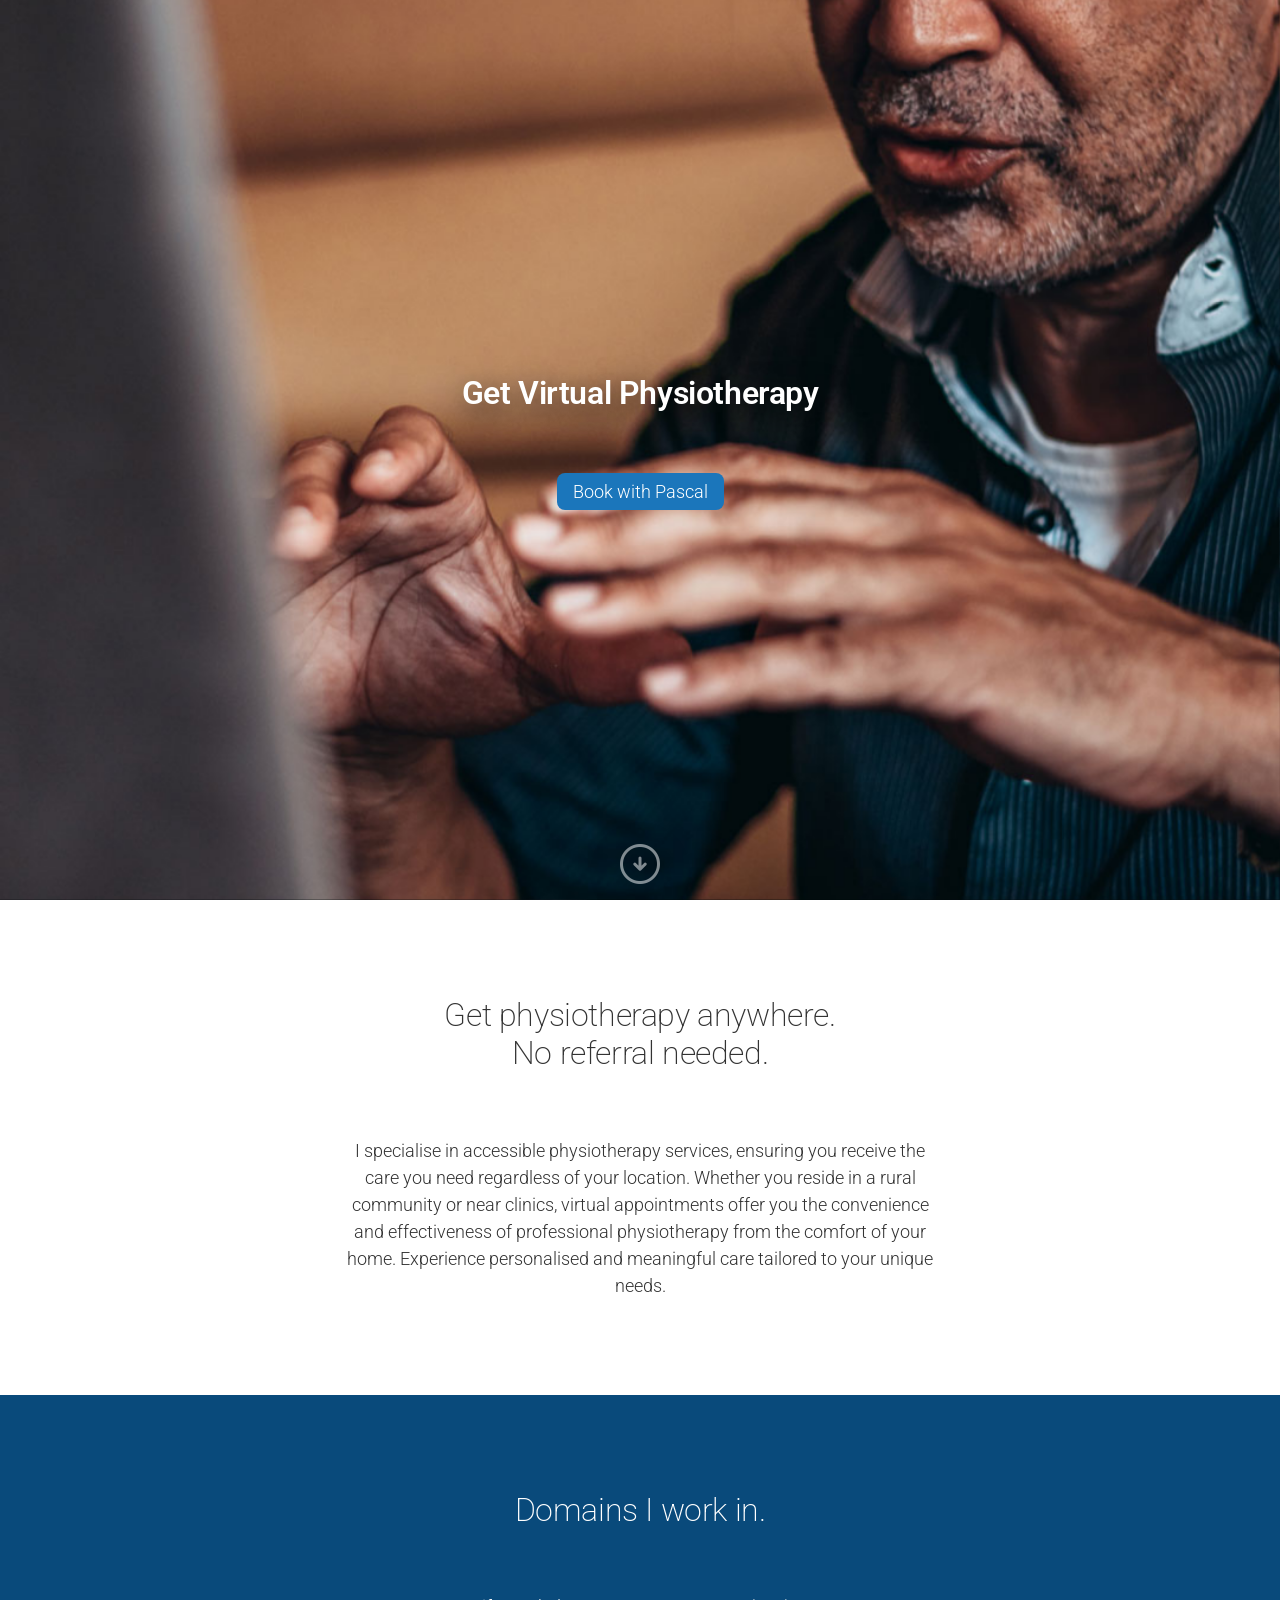
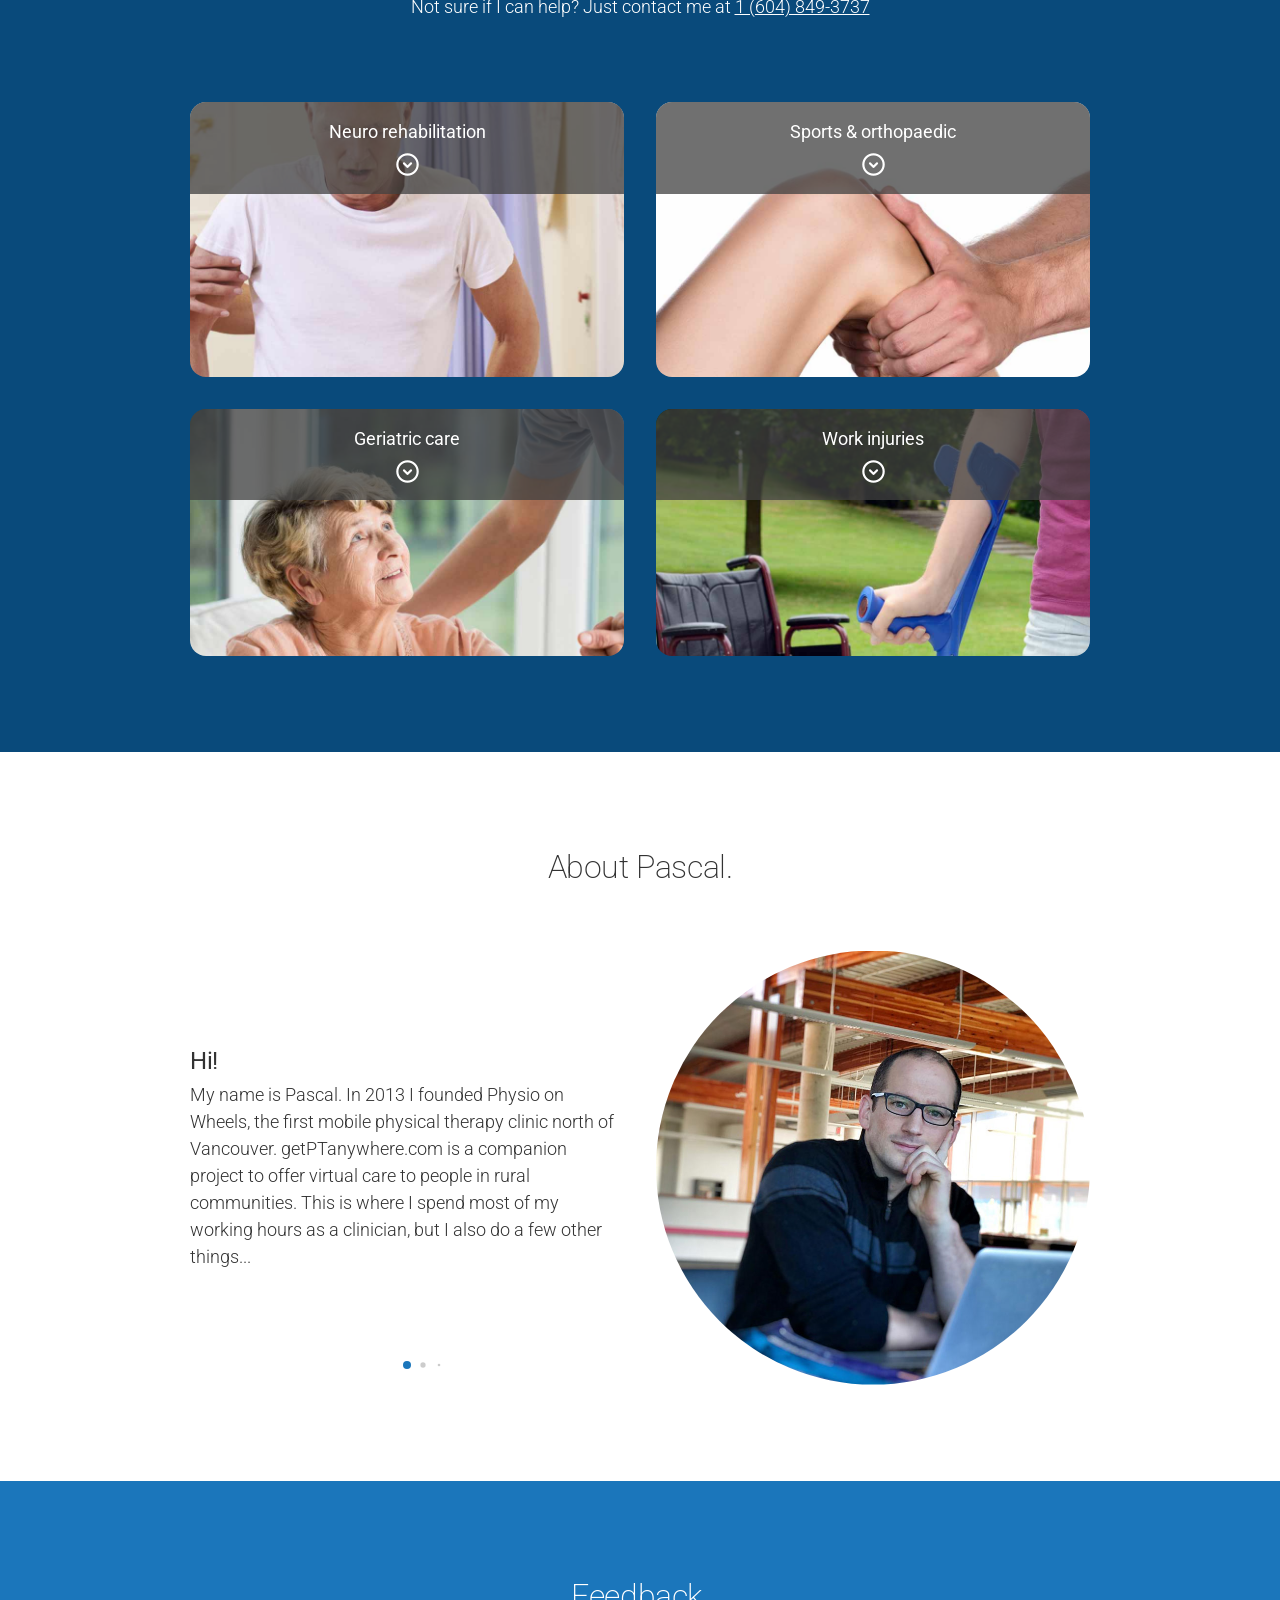
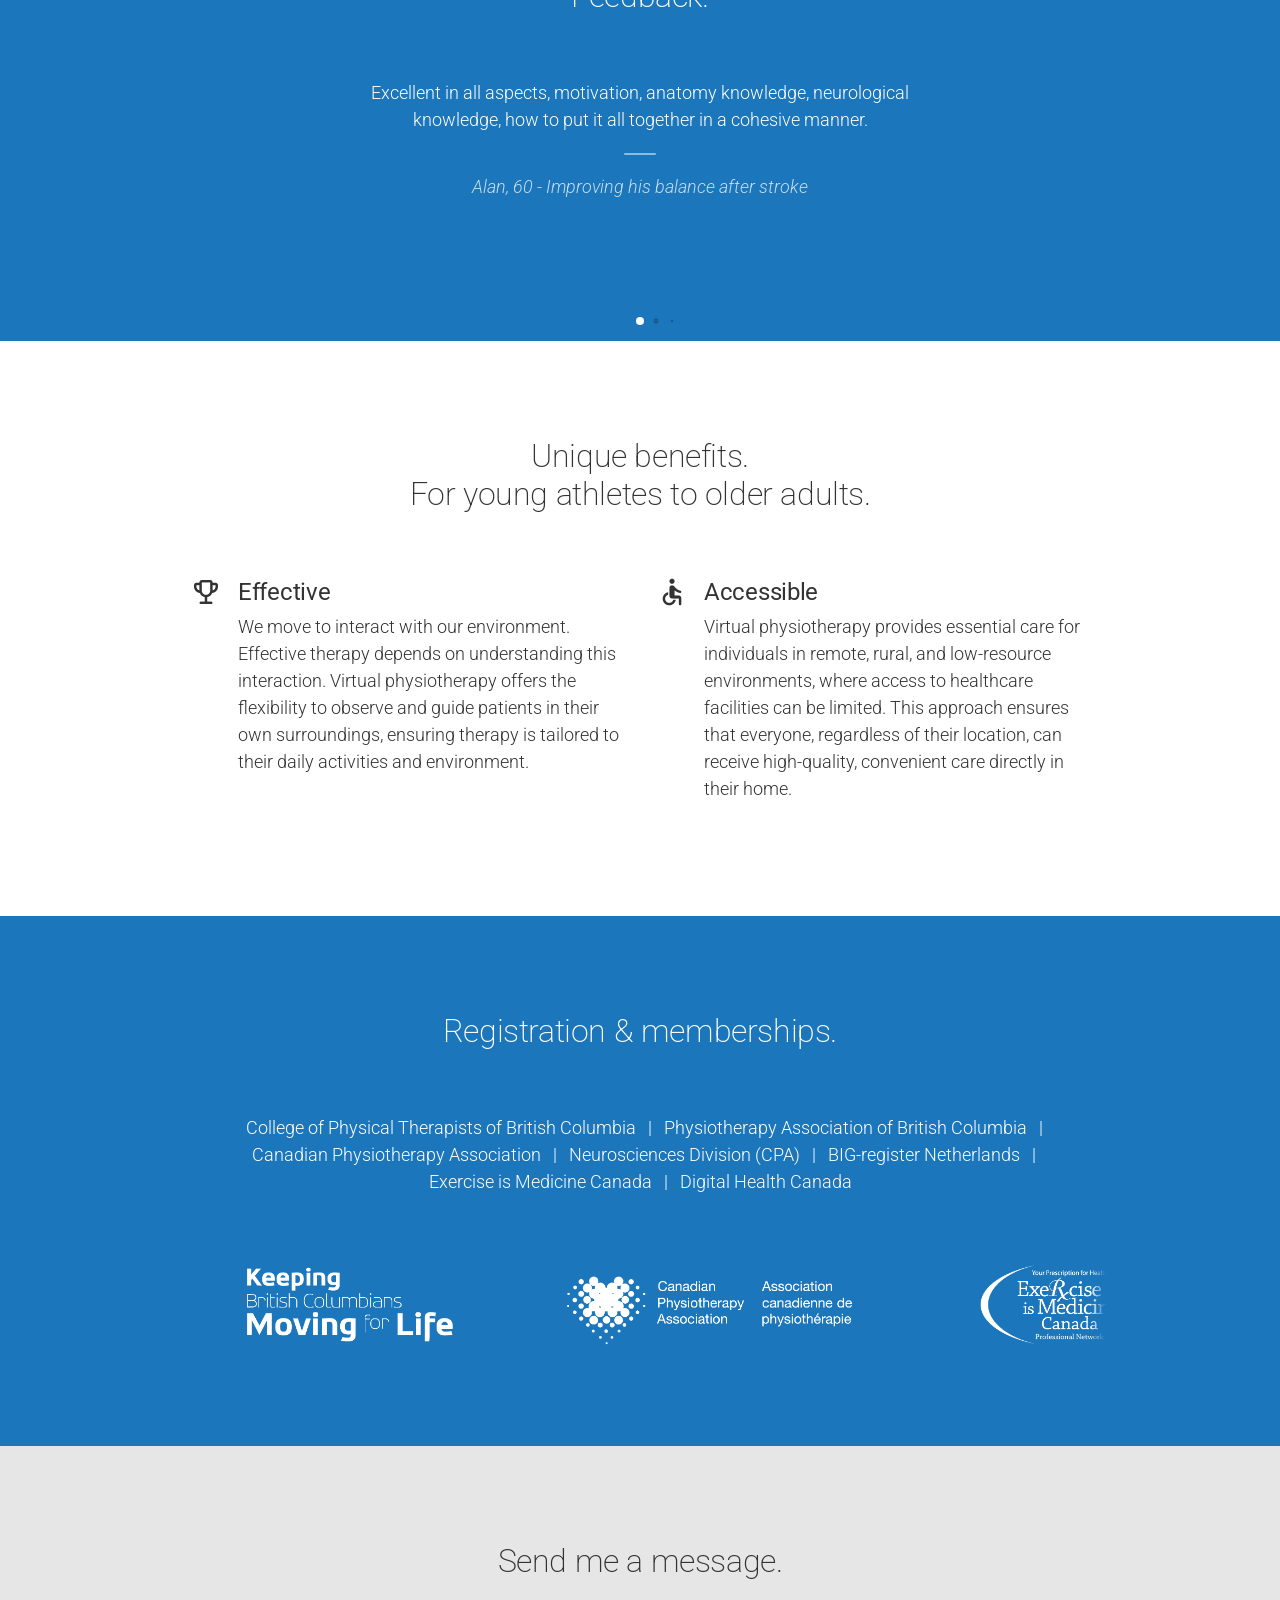
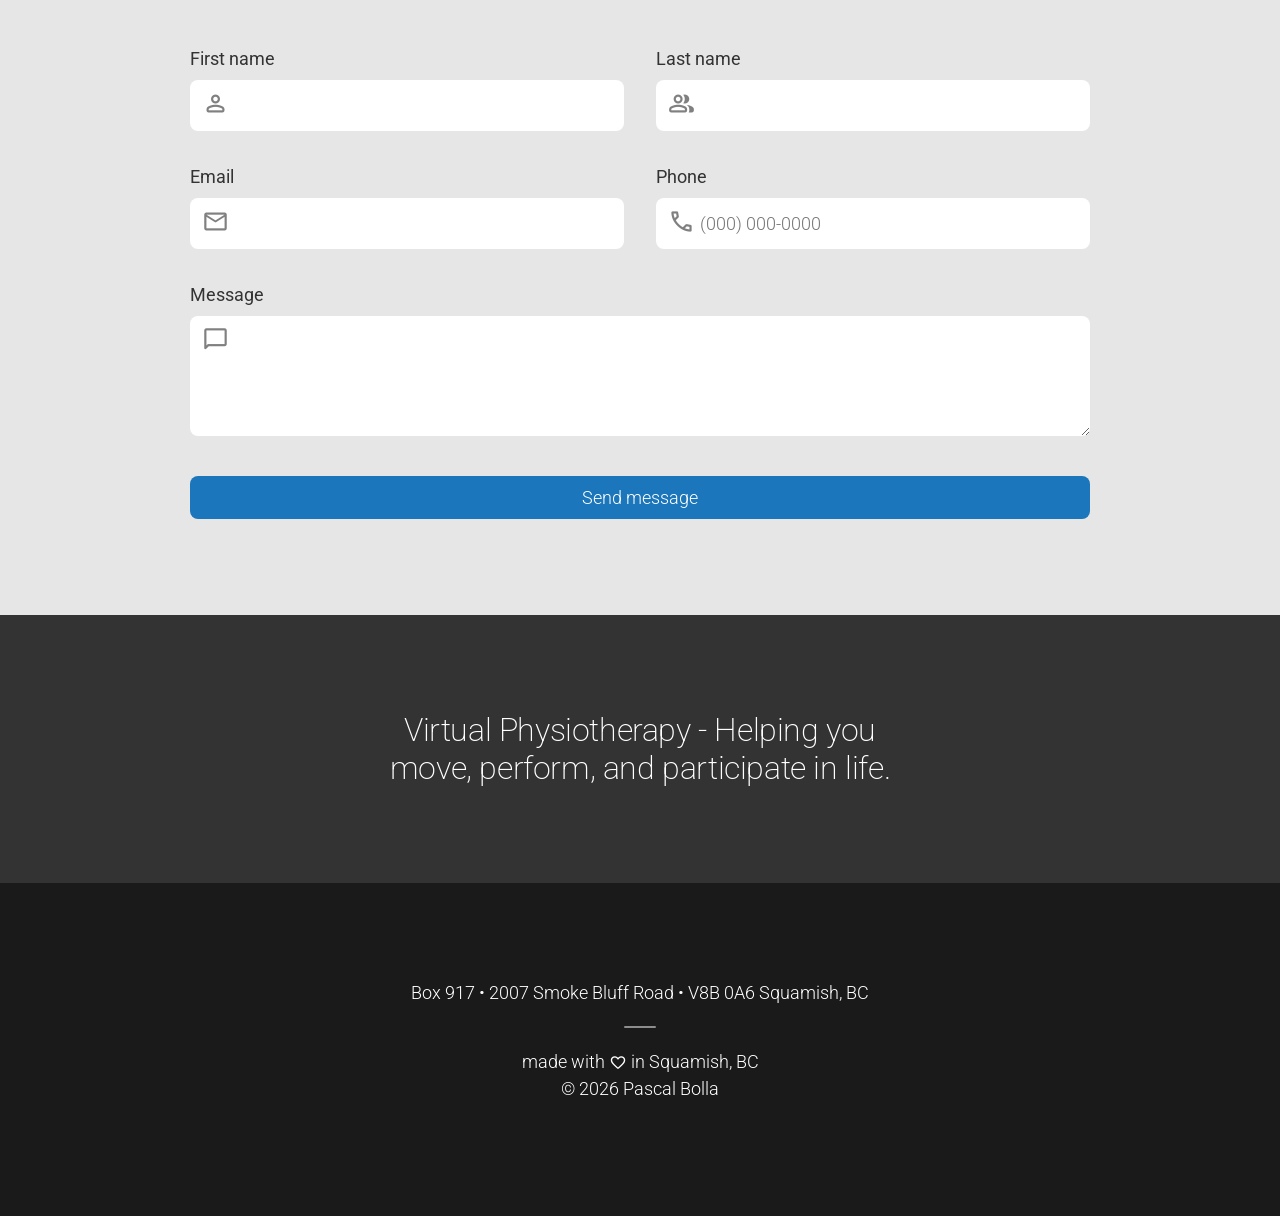
==== index.html @ b406c7f4 "added mobile banner" ====
<!DOCTYPE html>
<html lang="en">
  <head>
    <meta charset="UTF-8" />
    <meta
      name="viewport"
      content="viewport-fit=cover, width=device-width, initial-scale=1.0, minimum-scale=1.0, maximum-scale=1.0, user-scalable=no"
    />
    <!-- Google Material Symbols import -->
    <link rel="preconnect" href="https://fonts.gstatic.com" />
    <link
      rel="stylesheet"
      href="https://fonts.googleapis.com/css2?family=Material+Symbols+Rounded:opsz,wght,FILL,GRAD@24,300,1,0"
    />
    <!-- Link Swiper's CSS -->
    <link
      rel="stylesheet"
      href="https://cdn.jsdelivr.net/npm/swiper@11/swiper-bundle.min.css"
    />
    <!-- Google Material Symbols import - END -->
    <link rel="stylesheet" type="text/css" href="styles/main.css" />
    <!-- Title, description, and keywords -->
    <title>Get PT Anywhere - Virtual Physical Therapy</title>
    <meta name="description" content="Get expert physiotherapy anywhere." />
    <meta
      name="keywords"
      content="physiotherapy, virtual physiotherapy, telehealth physiotherapy, remote physiotherapy, rural physiotherapy, rehabilitation services, physiotherapist, physical therapy"
    />
    <meta name="author" content="Pascal Bolla" />
    <!--
      Favicons
      -->
    <meta name="theme-color" content="#ffffff" />
    <link rel="icon" type="image/svg+xml" href="img/icons/favicon.svg" />
    <link rel="icon" type="image/png" href="img/icons/favicon.png" />
    <link rel="mask-icon" href="img/icons/mask-icon.svg" color="#094a7b" />
    <link rel="apple-touch-icon" href="img/icons/apple-touch-icon.png" />
    <link rel="manifest" href="manifest.json" />
  </head>
  <body>
    <!-- Nav -->
    <nav class="content-grid content-grid--nav">
      <section class="full-width nav">
        <div class="section__grid section__grid--nav">
          <img src="img/logos/logo-pow-mark.png" alt="Get PT Anywhere" />
          <a
            class="button desktop"
            data-cal-link="pascalbolla"
            data-cal-namespace=""
            data-cal-config='{"layout":"month_view"}'
            >Book with Pascal</a
          >
          <a
            href="https://cal.com/pascalbolla"
            target="_blank"
            class="button mobile"
            >Book with Pascal</a
          >
        </div>
      </section>
    </nav>
    <!-- Header -->
    <header class="content-grid">
      <section class="full-width bg-primary fullscreen">
        <img
          class="section__grid--hero-background full-width desktop"
          src="img/banners/middle-age-person-telehealth-dark-scene.jpg"
          alt="Virtual Physiotherapy"
        />
        <img
          class="section__grid--hero-background full-width mobile"
          src="img/banners/middle-age--telehealth-dark-scene-mobile.jpg"
          alt="Virtual Physiotherapy"
        />
        <div class="section__grid section__grid--hero center-inline">
          <div class="heading">
            <h1 class="strong text-shadow--desktop">
              Get Virtual Physiotherapy
            </h1>
          </div>
          <div class="rotating-text">
            <h1 class="strong text-shadow--desktop">for mobility issues.</h1>
          </div>
          <div class="rotating-text">
            <h1 class="strong text-shadow--desktop">for chronic pain.</h1>
          </div>
          <div class="rotating-text">
            <h1 class="strong text-shadow--desktop">for acute concerns.</h1>
          </div>
          <div class="rotating-text">
            <h1 class="strong text-shadow--desktop">for a family member.</h1>
          </div>
          <div class="rotating-text margin-block-start">
            <a
              class="button desktop"
              data-cal-link="pascalbolla"
              data-cal-namespace=""
              data-cal-config='{"layout":"month_view"}'
              >Book with Pascal</a
            >
            <a
              href="https://cal.com/pascalbolla"
              target="_blank"
              class="button mobile"
              >Book with Pascal</a
            >
          </div>

          <a href="#main" class="desktop text-shadow--desktop"
            ><span class="material-symbols-rounded more">
              arrow_circle_down
            </span></a
          >
          <span
            class="material-symbols-rounded more mobile text-shadow--desktop"
          >
            swipe_up
          </span>
        </div>
      </section>
    </header>
    <!-- Main -->
    <main id="main" class="content-grid">
      <section class="full-width">
        <h1 class="center-inline section__margin-block-start">
          Get physiotherapy anywhere.<br />No referral needed.
        </h1>
        <p class="center-inline margin-block-start section__margin-block-end">
          I specialise in accessible physiotherapy services, ensuring you
          receive the care you need regardless of your location. Whether you
          reside in a rural community or near clinics, virtual appointments
          offer you the convenience and effectiveness of professional
          physiotherapy from the comfort of your home. Experience personalised
          and meaningful care tailored to your unique needs.
        </p>
      </section>

      <section class="full-width bg-primary">
        <h1 class="center-inline section__margin-block-start">
          Domains I work in.
        </h1>
        <p class="center-inline margin-block-start">
          Not sure if I can help? Just contact me at
          <a href="tel:16048493737" class="underline"
            >1&nbsp;(604)&nbsp;849-3737</a
          >
        </p>
        <div
          class="section__grid section__grid--full-width section__grid--2-cols section__grid--round margin-block-start section__margin-block-end"
        >
          <div class="center-inline toggle-group toggle-group--neuro">
            <h3><a>Neuro rehabilitation</a></h3>
            <span class="material-symbols-rounded"> expand_circle_down </span>
            <ul class="toggle-group--target">
              <li>Vestibular disorders</li>
              <li>Dizziness</li>
              <li>Parkinson's disease</li>
              <li>Multiple Sclerosis</li>
              <li>Stroke</li>
            </ul>
          </div>

          <div class="center-inline toggle-group toggle-group--orthopaedic">
            <h3><a>Sports &amp; orthopaedic</a></h3>
            <span class="material-symbols-rounded"> expand_circle_down </span>
            <ul class="toggle-group--target">
              <li>Osteoarthritis &amp; joint replacements</li>
              <li>Muscle &amp; joint injuries</li>
              <li>Chronic and persistent pain</li>
              <li>Low back pain</li>
            </ul>
          </div>

          <div class="center-inline toggle-group toggle-group--geriatric">
            <h3><a>Geriatric care</a></h3>
            <span class="material-symbols-rounded"> expand_circle_down </span>
            <ul class="toggle-group--target">
              <li>Balance dysfunctions &amp; dizziness</li>
              <li>General deconditioning</li>
              <li>Fall prevention</li>
              <li>Dementia</li>
            </ul>
          </div>

          <div class="center-inline toggle-group toggle-group--mva">
            <h3><a>Work injuries</a></h3>
            <span class="material-symbols-rounded"> expand_circle_down </span>
            <ul class="toggle-group--target">
              <li>In-home physiotherapy</li>
              <li>Transitional care</li>
              <li>Gym-based therapy</li>
              <li>Pool therapy</li>
            </ul>
          </div>
        </div>
      </section>

      <section class="full-width">
        <h1 class="center-inline section__margin-block-start">About Pascal.</h1>

        <div
          class="section__grid section__grid--2-cols margin-block-start section__margin-block-end"
        >
          <!-- Swiper -->
          <div class="swiper swiper--bio">
            <div class="swiper-wrapper margin-block-end">
              <div class="swiper-slide">
                <h2>Hi!</h2>
                <p>
                  My name is Pascal. In 2013 I founded Physio on Wheels, the
                  first mobile physical therapy clinic north of Vancouver.
                  getPTanywhere.com is a companion project to offer virtual care
                  to people in rural communities. This is where I spend most of
                  my working hours as a clinician, but I also do a few other
                  things...
                </p>
              </div>
              <div class="swiper-slide">
                <h2>Professional contributions</h2>
                <p>
                  I recently developed
                  <a
                    href="https://luxhealth.io"
                    target="_blank"
                    class="underline"
                    >luxhealth.io</a
                  >, a clinical documentation app, and I am the co-creator of
                  getPTsmart.com, an e-learning platform which allows students
                  and clinicians to improve their clinical reasoning. The
                  project was nominated for the Jaco den Dekker award in 2012...
                </p>
              </div>
              <div class="swiper-slide">
                <h2>Professional development</h2>
                <p>
                  I am an alumni of the European School of Physiotherapy,
                  Amsterdam, NL, where I was recognized for graduating with the
                  highest GPA in program history, and I hold a Master of Science
                  in Rehabilitation Science from McMaster University. I am an
                  active member of Digital Health Canada and enjoy bridging the
                  gap between healthcare and technology to optimise therapy
                  outcomes...
                </p>
              </div>
              <div class="swiper-slide">
                <h2>Personal life</h2>
                <p>
                  Raised in Germany, I spent most of my spare time as a Judo
                  athlete until my early 20s. I immigrated to Canada in 2005 and
                  have lived in Squamish, BC with my wife and two young boys for
                  the greater part of the past 10 years.
                </p>
                <p>
                  Most of my time away from work, I spend out and about with
                  family. I also try to make room for a bit of Gymnastic
                  Strength Training, Crossfit and even the occasional Judo
                  session.
                </p>
              </div>
              <div class="swiper-slide">
                <a
                  class="button text-shadow--desktop"
                  href="https://www.linkedin.com/in/pascalbolla/"
                  target="_blank"
                >
                  My Profile on LinkedIn
                </a>
              </div>
            </div>
            <div class="swiper-pagination"></div>
          </div>

          <img
            src="img/pascal-portrait-square.jpg"
            alt="Portrait"
            class="circle center-vertically"
          />
        </div>
      </section>

      <section class="full-width bg-secondary">
        <h1 class="center-inline section__margin-block-start">Feedback.</h1>
        <div
          class="swiper swiper--social swiper--social section__margin-block-end"
        >
          <div class="swiper-wrapper margin-block-start">
            <div class="swiper-slide">
              <p class="center-inline divider-end">
                Excellent in all aspects, motivation, anatomy knowledge,
                neurological knowledge, how to put it all together in a cohesive
                manner.<br />
              </p>
              <p class="center-inline signature">
                Alan, 60 - Improving his balance after stroke
              </p>
            </div>

            <div class="swiper-slide">
              <p class="center-inline divider-end">
                Pascal has an excellent professional manner, exudes a very
                positive personality, and takes care in providing physical
                therapy that addresses differing concerns at different times.
              </p>
              <p class="center-inline signature">
                John, 79 - Increasing his mobility decades after a stroke
              </p>
            </div>

            <div class="swiper-slide">
              <p class="center-inline divider-end">Caring and effective!</p>
              <p class="center-inline signature">
                Susan, 83 - Recovering her mobility after a fall
              </p>
            </div>

            <div class="swiper-slide">
              <p class="center-inline divider-end">He's great!</p>
              <p class="center-inline signature">
                Daughter of Beatrice, 93 - Working hard to prevent falls
              </p>
            </div>
          </div>
          <div class="swiper-pagination"></div>
        </div>
      </section>

      <section class="full-width">
        <h1 class="center-inline section__margin-block-start">
          Unique benefits.<br />For young athletes to older adults.
        </h1>

        <ul
          class="section__grid section__grid--2-cols margin-block-start section__margin-block-end icon-list"
        >
          <li>
            <span class="material-symbols-rounded bullet bullet--heading">
              trophy
            </span>
            <h2>Effective</h2>
            <p>
              We move to interact with our environment. Effective therapy
              depends on understanding this interaction. Virtual physiotherapy
              offers the flexibility to observe and guide patients in their own
              surroundings, ensuring therapy is tailored to their daily
              activities and environment.
            </p>
          </li>
          <li>
            <span class="material-symbols-rounded bullet bullet--heading">
              accessible
            </span>
            <h2>Accessible</h2>
            <p>
              Virtual physiotherapy provides essential care for individuals in
              remote, rural, and low-resource environments, where access to
              healthcare facilities can be limited. This approach ensures that
              everyone, regardless of their location, can receive high-quality,
              convenient care directly in their home.
            </p>
          </li>
        </ul>
      </section>

      <section class="full-width bg-secondary">
        <h1 class="center-inline section__margin-block-start">
          Registration &amp; memberships.
        </h1>
        <ul class="center-inline margin-block-start inline-list">
          <li>
            <a href="http://cptbc.org/" target="_blank"
              >College of Physical Therapists of British Columbia</a
            >
          </li>
          <li>
            <a href="http://www.bcphysio.org/" target="_blank"
              >Physiotherapy Association of British Columbia</a
            >
          </li>
          <li>
            <a href="http://www.physiotherapy.ca" target="_blank"
              >Canadian Physiotherapy Association</a
            >
          </li>
          <li>
            <a href="http://nsdphysio.ca/" target="_blank"
              >Neurosciences Division (CPA)</a
            >
          </li>
          <li>
            <a href="https://www.bigregister.nl/en/" target="_blank"
              >BIG-register Netherlands</a
            >
          </li>
          <li>
            <a href="http://www.exerciseismedicine.ca/" target="_blank"
              >Exercise is Medicine Canada</a
            >
          </li>
          <li>
            <a href="https://digitalhealthcanada.com/" target="_blank"
              >Digital Health Canada</a
            >
          </li>
        </ul>
        <div class="margin-block-start section__margin-block-end">
          <div class="swiper swiper--memberships make-white">
            <div class="swiper-wrapper">
              <img
                class="swiper-slide"
                src="img/logos/logo-cptbc.png"
                alt="CPTBC"
              />
              <img
                class="swiper-slide"
                src="img/logos/logo-pabc.png"
                alt="PABC"
              />
              <img
                class="swiper-slide"
                src="img/logos/logo-cpa.png"
                alt="CPA"
              />
              <img
                class="swiper-slide"
                src="img/logos/logo-eim.png"
                alt="EIM"
              />
              <img
                class="swiper-slide"
                src="img/logos/logo-dhc.svg"
                alt="DHC"
              />
            </div>
          </div>
        </div>
      </section>

      <section class="full-width bg-light" id="contact-form">
        <h1 class="center-inline section__margin-block-start">
          Send me a message.
        </h1>

        <form
          action="https://formspree.io/f/mnqedpgd"
          method="POST"
          class="contact-form section__grid section__grid--2-cols margin-block-start section__margin-block-end"
        >
          <div class="form-group">
            <label for="firstname">First name</label>
            <input id="firstname" name="firstname" type="text" required />
            <span class="material-symbols-rounded"> person </span>
          </div>
          <div class="form-group">
            <label for="lastname">Last name</label>
            <input id="lastname" name="lastname" type="text" required />
            <span class="material-symbols-rounded"> group </span>
          </div>
          <div class="form-group">
            <label for="email">Email</label>
            <input id="email" name="email" type="email" required />
            <span class="material-symbols-rounded"> mail </span>
          </div>
          <div class="form-group">
            <label for="phone">Phone</label>
            <input
              id="phone"
              name="phone"
              type="tel"
              placeholder="(000) 000-0000"
              required
            />
            <span class="material-symbols-rounded"> call </span>
          </div>
          <div class="form-group form-group--full-width">
            <label for="message">Message</label>
            <textarea id="message" name="message" required></textarea>
            <span class="material-symbols-rounded"> chat_bubble </span>
          </div>
          <div class="form-group form-group--full-width">
            <button id="submit" type="submit">Send message</button>
          </div>
        </form>
      </section>
    </main>
    <!-- Footer -->
    <footer class="content-grid">
      <section class="full-width bg-medium-dark">
        <h1
          class="center-vertically center-inline section__margin-block-start section__margin-block-end"
        >
          Virtual Physiotherapy - Helping you move, perform, and participate in
          life.
        </h1>
      </section>
      <section class="full-width bg-dark">
        <div
          class="center-inline center-vertically section__margin-block-start section__margin-block-end"
        >
          <p class="divider-end">
            Box 917 &bullet; 2007 Smoke Bluff Road &bullet;
            V8B&nbsp;0A6&nbsp;Squamish, BC
          </p>
          <p>
            made with
            <span class="material-symbols-rounded"> favorite </span> in
            Squamish, BC<br />&copy;
            <script>
              document.write(new Date().getFullYear());
            </script>
            Pascal Bolla
          </p>
        </div>
      </section>
    </footer>
    <!-- Script import - Start -->
    <script src="scripts/main.js" defer></script>
    <!-- Script import - End -->

    <!-- Cal.com - Start -->
    <!-- Cal element-click embed code begins -->
    <script type="text/javascript">
      (function (C, A, L) {
        let p = function (a, ar) {
          a.q.push(ar);
        };
        let d = C.document;
        C.Cal =
          C.Cal ||
          function () {
            let cal = C.Cal;
            let ar = arguments;
            if (!cal.loaded) {
              cal.ns = {};
              cal.q = cal.q || [];
              d.head.appendChild(d.createElement("script")).src = A;
              cal.loaded = true;
            }
            if (ar[0] === L) {
              const api = function () {
                p(api, arguments);
              };
              const namespace = ar[1];
              api.q = api.q || [];
              if (typeof namespace === "string") {
                cal.ns[namespace] = cal.ns[namespace] || api;
                p(cal.ns[namespace], ar);
                p(cal, ["initNamespace", namespace]);
              } else p(cal, ar);
              return;
            }
            p(cal, ar);
          };
      })(window, "https://app.cal.com/embed/embed.js", "init");
      Cal("init", { origin: "https://cal.com" });

      // Important: Please add the following attributes to the element that should trigger the calendar to open upon clicking.
      // `data-cal-link="pascalbolla/55-min-virtual"`
      // data-cal-namespace=""
      // `data-cal-config='{"layout":"month_view"}'`

      Cal("ui", {
        theme: "light",
        styles: { branding: { brandColor: "#094a7b" } },
        hideEventTypeDetails: false,
        layout: "month_view",
      });
    </script>
    <!-- Cal element-click embed code ends -->
    <!-- Cal.com - End -->

    <!-- Swiper JS - Start -->
    <script src="https://cdn.jsdelivr.net/npm/swiper@11/swiper-bundle.min.js"></script>

    <!-- Initialize Swiper -->
    <script>
      var swiperBio = new Swiper(".swiper--bio", {
        spaceBetween: 40,
        pagination: {
          el: ".swiper-pagination",
          dynamicBullets: true,
        },
      });
      var swiperSocial = new Swiper(".swiper--social", {
        spaceBetween: 40,
        pagination: {
          el: ".swiper-pagination",
          dynamicBullets: true,
        },
      });
      var swiperSocial = new Swiper(".swiper--memberships", {
        spaceBetween: 40,
        slidesPerView: "auto",
        loop: true,
        speed: 8000,
        freeMode: {
          enabled: true,
          sticky: false,
        },
        autoplay: {
          delay: -1,
          pauseOnMouseEnter: true,
          disableOnInteraction: true,
        },
      });
    </script>

    <!-- Swiper JS - End -->
  </body>
</html>
---- styles/main.css ----
/* 
CSS guidelines

BEM (Block, Element, Modifier) naming convention is utilised loosely

Style order
- IMPORTS
- VARIABLES
- RESETS
- GENERICS HELPER CLASSES
- CONTENT GRID
- NAV
- SECTIONS
- CUSTOM CONTENT BLOCKS
- THIRD PARTY STYLES
*/

/* IMPORTS */
@import url("https://fonts.googleapis.com/css2?family=Roboto:ital,wght@0,100;0,300;0,400;0,500;0,700;0,900;1,100;1,300;1,400;1,500;1,700;1,900&display=swap");

/* VARIABLES */
:root {
  --color-background: white;
  --color-text: hsl(0, 0%, 20%);

  --color-light: hsl(0, 0%, 90%);
  --color-dark: hsl(0, 0%, 10%);
  --color-medium-dark: hsl(0, 0%, 20%);

  --color-overlay: hsla(0, 0%, 25%, 0.75);

  --color-primary: hsl(206, 86%, 26%);
  --color-primary-opague: hsla(206, 86%, 26%, 0.8);
  --color-secondary: hsl(206, 75%, 42%);

  /* Font sizes */
  --fs-regular: 1.125rem;
  --fs-medium: 1.5rem;
  --fs-large: 2rem;
  --fs-extra-large: 3rem;

  /* Invert filter */
  --invert-filter: 0;

  /* Padding */
  --content-padding-inline: 2rem;

  /* Swiper */
  --swiper-theme-color: var(--color-secondary);
  --swiper-pagination-bottom: 1rem;
}

/* RESETS */
html {
  color-scheme: light dark;
  scroll-behavior: smooth;
}

body {
  min-height: 100vh;
  padding: 0;
  margin: 0;
  font-family: "Roboto", sans-serif, system-ui;
  font-weight: 300;
  font-size: var(--fs-regular);
  line-height: 1.5;
  box-sizing: border-box;
  background-color: var(--color-background);
}

h1,
h2 {
  line-height: 1.2;
  letter-spacing: -0.0125em;
  max-width: 30ch;
  margin-block: 0;
}

h1 {
  font-size: var(--fs-large);
  font-weight: 200;
}

h2 {
  font-weight: 400;
  font-size: var(--fs-medium);
  margin-block-start: 0;
  margin-block-end: 0.25em;
}

h3 {
  font-weight: 400;
  font-size: var(--fs-regular);
}

p {
  font-weight: inherit;
  line-height: inherit;
  margin-block-start: 0;
  max-width: 60ch;
}

ul {
  list-style-type: none; /* Remove default bullets */
  padding: 0;
  margin: 0;
}

a,
a:hover,
a:focus,
a:visited,
a:active,
a.underline:hover {
  color: inherit;
  text-decoration: none;
  -webkit-tap-highlight-color: rgba(255, 255, 255, 0);
  text-decoration: none;
}

a.underline,
a.underline:visited {
  text-decoration: underline;
}

label {
  font-weight: 400;
}

input,
textarea {
  border: none;
  border-radius: 0.5rem;
  padding: 0.75rem;
  color: var(--color-text);
  background-color: var(--color-background);
  font: inherit;
}

input:focus,
textarea:focus {
  outline-color: var(--color-primary);
}

textarea {
  resize: vertical;
  min-height: 6rem;
}

button {
  background-color: var(--color-secondary);
  border: none;
  border-radius: 0.5rem;
  padding: 0.5rem 1rem;
  color: var(--color-background);
  font: inherit;
  cursor: pointer;
}

img,
svg,
video {
  max-width: 100%;
  display: block;
  object-fit: contain;
}

/* GENERICS HELPER CLASSES */
.grid {
  display: grid;
}

.center-inline {
  justify-self: center;
  text-align: center;
  margin-inline: auto;
}

.center-vertically {
  align-self: center;
}

a.button,
a.button:hover,
a.button:focus,
a.button:visited,
a.button:active {
  text-decoration: none;
  text-align: center;
  background-color: var(--color-secondary);
  border: none;
  border-radius: 0.5rem;
  padding: 0.5rem 1rem;
  color: var(--color-background);
  font: inherit;
  cursor: pointer;
  text-shadow: none;
}

a.button.icon {
  border-radius: 0.5rem;
  padding: 0.25rem 1rem;
  color: var(--color-background);
}

.strong {
  font-weight: 600;
}

.text-shadow {
  text-shadow: 0px 0.5rem 2rem rgba(0, 0, 0, 1);
}

.circle {
  clip-path: circle(at center);
}

/* Margin helpers */
.margin-block-start {
  margin-block-start: 4rem;
}

.margin-block-end {
  margin-block-end: 4rem;
}

.section__margin-block-start {
  margin-block-start: 6rem;
}

.section__margin-block-end {
  margin-block-end: 6rem;
}

.divider-end::after {
  content: "";
  margin-inline: auto;
  margin-block-start: 1.25rem;
  display: block;
  width: 2rem;
  height: 0.125rem;
  background-color: var(--section-color-text);
  opacity: 0.5;
  border-radius: 1rem;
}

.signature {
  opacity: 0.75;
  font-style: italic;
}

.invert-in-dark-mode {
  filter: invert(var(--invert-filter));
}

img.make-white,
.make-white img {
  filter: brightness(0) invert(1);
}

/* Snap scroll on mobile */
html,
body {
  scroll-snap-type: y mandatory;
}

.snap-to-top {
  scroll-snap-align: start;
}

.snap-to-center {
  scroll-snap-align: center;
}

@media (min-width: 480px) {
  html,
  body {
    scroll-snap-type: unset;
  }

  .text-shadow--desktop {
    text-shadow: 0px 0.5rem 2rem rgba(0, 0, 0, 1);
  }
}

/* Colors */
.highlight {
  color: var(--color-primary);
}

/* Google Material icons */
.material-symbols-rounded {
  font-size: calc(1em * 1.5);
  line-height: inherit;
}

p .material-symbols-rounded {
  position: relative;
  font-size: inherit;
  top: 0.2rem;
}

/* Styles for mobile devices */
@media only screen and (max-width: 480px) {
  .mobile {
    display: default;
  }
  .desktop {
    display: none;
  }
}
/* Styles for desktop devices */
@media only screen and (min-width: 480px) {
  .mobile {
    display: none;
  }
  .desktop {
    display: default;
  }
}

/* CONTENT GRID */
.content-grid {
  --content-max-width: 900px;
  overflow-x: clip; /* required to prevent overflow of .section__grid--hero-background */
  position: relative; /* required to prevent overflow of .section__grid--hero-background */
  display: grid;
  grid-template-columns:
    [full-width-start]
    minmax(var(--content-padding-inline), 1fr)
    [content-start]
    min(100% - (var(--content-padding-inline) * 2), var(--content-max-width))
    [content-end]
    minmax(var(--content-padding-inline), 1fr)
    [full-width-end];
}

.content-grid > :not(.full-width),
.full-width > :not(.full-width) {
  grid-column: content;
}

.content-grid > .full-width {
  grid-column: full-width;
  display: grid;
  grid-template-columns: inherit;
}

.content-grid--nav {
  --height: 4rem;
  position: sticky;
  top: 0;
  left: 0;
  width: 100%;
  z-index: 100;
  height: var(--height);
  margin-block-end: calc(var(--height) / -1);
}

/* NAV */
nav img {
  height: 2rem; /* Ensures the image takes the full height of the cell */
}

/* SECTIONS */
section {
  --section-background-color: var(--color-background);
  --section-color-text: var(--color-text);
  color: var(--section-color-text);
  background: var(--section-background-color);
  min-height: 100svh;
}

section.full-width {
  background: var(--section-background-color);
}

section.bg-primary {
  --section-background-color: var(--color-primary);
  --section-color-text: var(--color-background);
}

section.bg-secondary {
  --section-background-color: var(--color-secondary);
  --section-color-text: var(--color-background);
  --swiper-theme-color: var(--color-background);
}

section.bg-light {
  --section-background-color: var(--color-light);
  --section-color-text: var(--color-text);
}

section.bg-medium-dark {
  --section-background-color: var(--color-medium-dark);
  --section-color-text: var(--color-background);
}

section.bg-dark {
  --section-background-color: var(--color-dark);
  --section-color-text: var(--color-background);
}

section.fullscreen {
  min-height: 100dvh;
}

section.nav {
  background-color: var(--color-primary-opague);
  min-height: auto;
}

@media (min-width: 480px) {
  section {
    min-height: auto;
  }

  section:not(.fullscreen) {
    min-height: auto;
  }
}

/* Section grids */
.section__grid {
  display: grid;
  gap: 2rem;
}

.section__grid--2-cols {
  grid-auto-rows: max-content;
}

.section__grid--full-width {
  grid-column: full-width;
}

.section__grid--round > * {
  overflow: hidden;
  border-radius: 1rem;
}

.section__grid--nav {
  grid-template-columns: 1fr auto 1fr;
  align-items: center;
}

.section__grid--hero {
  position: relative;
  gap: 0;
  grid-template-columns: 1fr;
  grid-template-rows: 1fr 1fr auto auto;
  grid-template-areas:
    "heading"
    "rotating-text"
    "p"
    "span";
}

.section__grid--hero * {
  -webkit-user-select: none; /* Safari */
  -ms-user-select: none; /* IE 10 and IE 11 */
  user-select: none; /* Standard syntax */
}

.section__grid--hero .heading {
  grid-area: heading;
  align-self: end;
  margin-block-end: 0.1rem;
}

.section__grid--hero .rotating-text {
  grid-area: rotating-text;
  margin-block-end: 0;
}

.section__grid--hero span.more {
  grid-area: span;
  font-size: var(--fs-extra-large);
  align-self: end;
  opacity: 50%;
}

@media (min-width: 480px) {
  .section__grid--2-cols {
    grid-template-columns: repeat(2, 1fr);
  }

  .section__grid--3-cols {
    grid-template-columns: repeat(3, 1fr);
  }

  .section__grid--4-cols {
    grid-template-columns: repeat(4, 1fr);
  }
}

/* CUSTOM CONTENT BLOCKS */

/* Nav - Animation */
nav {
  -webkit-backdrop-filter: blur(0.125rem);
  backdrop-filter: blur(0.125rem);
  opacity: 0;
  animation: fade-in linear forwards;
  animation-timeline: scroll();
  animation-range: 0vh 90vh;
}

@keyframes fade-in {
  to {
    opacity: 1;
  }
}

/* Hero section - Background images */

/* Styles for mobile devices */
@media only screen and (max-width: 480px) {
  .section__grid--hero-background.mobile {
    display: block;
  }
}
/* Styles for desktop devices */
@media only screen and (min-width: 480px) {
  .section__grid--hero-background.desktop {
    display: block;
  }
}

.section__grid--hero-background {
  display: block;
  grid-column: full-width;
  grid-row: 1 / -1;
  position: absolute;
  height: 100%;
  width: 100%;
  object-fit: cover;
  top: 0;
  left: 0;
  opacity: 0;
  animation-name: fade;
  animation-duration: 2s;
  animation-delay: 6s;
  animation-fill-mode: forwards;
}

@keyframes fade {
  0% {
    opacity: 0;
  }
  100% {
    opacity: 1;
  }
}

/* Hero section - Rotating text */
.rotating-text {
  opacity: 0;
}
.rotating-text:nth-of-type(2) {
  animation: rotate-text-up 1.5s 0.75s;
}

.rotating-text:nth-of-type(3) {
  animation: rotate-text-up 1.5s 2s;
}

.rotating-text:nth-of-type(4) {
  animation: rotate-text-up 1.5s 3.25s;
}

.rotating-text:nth-of-type(5) {
  animation: rotate-text-up 1.5s 4.5s;
}

.rotating-text:nth-of-type(6) {
  animation: fade-text-in 1.5s 5.75s forwards;
}

@keyframes rotate-text-up {
  0% {
    transform: translate3d(0, 80px, 0);
    opacity: 0;
  }

  20%,
  80% {
    transform: translate3d(0, 0, 0);
    opacity: 1;
  }

  100% {
    transform: translate3d(0, -40px, 0);
    opacity: 0;
  }
}

@keyframes fade-text-in {
  0% {
    opacity: 0;
    transform: translate3d(0, 80px, 0);
  }

  50%,
  100% {
    opacity: 1;
    transform: translate3d(0, 0, 0);
  }
}

/* Form group */
.form-group {
  display: grid;
  grid-template-rows: 1fr 1fr;
  grid-template-rows: min-content auto;
  grid-template-areas:
    "label"
    "input";
  gap: 0.5rem;
}

.form-group:focus-within span {
  color: var(--color-primary);
}

.form-group label {
  grid-area: label;
}

.form-group input,
.form-group textarea,
.form-group button,
.form-group span {
  grid-area: input;
}

.form-group input,
.form-group textarea {
  padding-inline-start: 2.75rem;
}

.form-group span {
  margin-block-start: 0.3rem;
  margin-inline-start: 0.75rem;
  width: fit-content;
  pointer-events: none;
  color: grey;
}

.form-group--full-width {
  grid-column: 1/-1;
}

/* Icon list */
ul.icon-list {
  --bullet-size: 2rem;
  list-style-type: none; /* Remove default bullets */
}

ul.icon-list > li {
  position: relative; /* Allows positioning of the span */
  padding-left: calc(var(--bullet-size) * 1.5);
}

ul.icon-list li span.bullet {
  position: absolute;
  left: 0;
  font-size: var(--bullet-size);
  line-height: 1;
}

ul.icon-list li span.bullet--heading {
  top: -0.125rem;
}

/* Inline list */
.inline-list {
  list-style: none; /* Remove default bullet points */
}

.inline-list li {
  display: inline-block;
  margin-inline: 0.5rem;
}

.inline-list li::after {
  content: "\007C"; /* Hide the bullet of the first list item */
  position: relative;
  left: 0.5rem;
}

.inline-list li:last-child::after {
  content: ""; /* Hide the bullet of the first list item */
}

/* Toggle group */
.toggle-group {
  background-size: cover;
  display: grid;
  grid-template-rows: auto auto 1fr;
  width: 100%;
  cursor: default;
}

.toggle-group--neuro {
  background-image: url(../img/neuro.jpg);
}

.toggle-group--orthopaedic {
  background-image: url(../img/orthopaedic.jpg);
}

.toggle-group--geriatric {
  background-image: url(../img/geriatric.jpg);
}

.toggle-group--mva {
  background-image: url(../img/mva.jpg);
}

.toggle-group ul {
  display: block;
  margin-block: 0;
  padding-block-start: 1rem;
  padding-block-end: 2rem;
  list-style: none;
  padding-inline: 0;
  transition: all 0.5s ease;
}

.toggle-group h3,
.toggle-group span {
  background-color: var(--color-overlay);
  margin-block: 0;
  padding-block-start: 1rem;
}

.toggle-group span {
  padding: 0;
  padding-block-end: 0.5rem;
}

.toggle-group--target {
  opacity: 0;
  margin-block: 0;
  padding-block-end: 1rem;
  background-color: var(--color-overlay);
}

.toggle-group:hover .toggle-group--target,
.toggle-group:active .toggle-group--target,
.toggle-group:focus-within .toggle-group--target {
  opacity: 1;
}

/* THIRD PARTY STYLES */
/* Swiper */
.swiper {
  width: 100%;
  height: 100%;
}

.swiper--bio,
.swiper--social,
.swiper--memberships {
  --mask-width: var(--content-padding-inline);
  margin-inline: calc(var(--mask-width) / -1);
  padding-inline: var(--mask-width);
  -webkit-mask: linear-gradient(
    90deg,
    transparent calc(var(--mask-width) / 2),
    white var(--mask-width),
    white calc(100% - var(--mask-width)),
    transparent calc(100% - var(--mask-width) / 2)
  );
  mask: linear-gradient(
    90deg,
    transparent calc(var(--mask-width) / 2),
    white var(--mask-width),
    white calc(100% - var(--mask-width)),
    transparent calc(100% - var(--mask-width) / 2)
  );
}

.swiper--memberships .swiper-wrapper {
  transition-timing-function: linear;
}

.swiper--memberships .swiper-slide {
  width: 50vw;
}

@media (min-width: 480px) {
  .swiper--memberships .swiper-slide {
    width: 25vw;
  }
}

.swiper--bio .swiper-slide {
  display: grid;
  align-content: center;
}
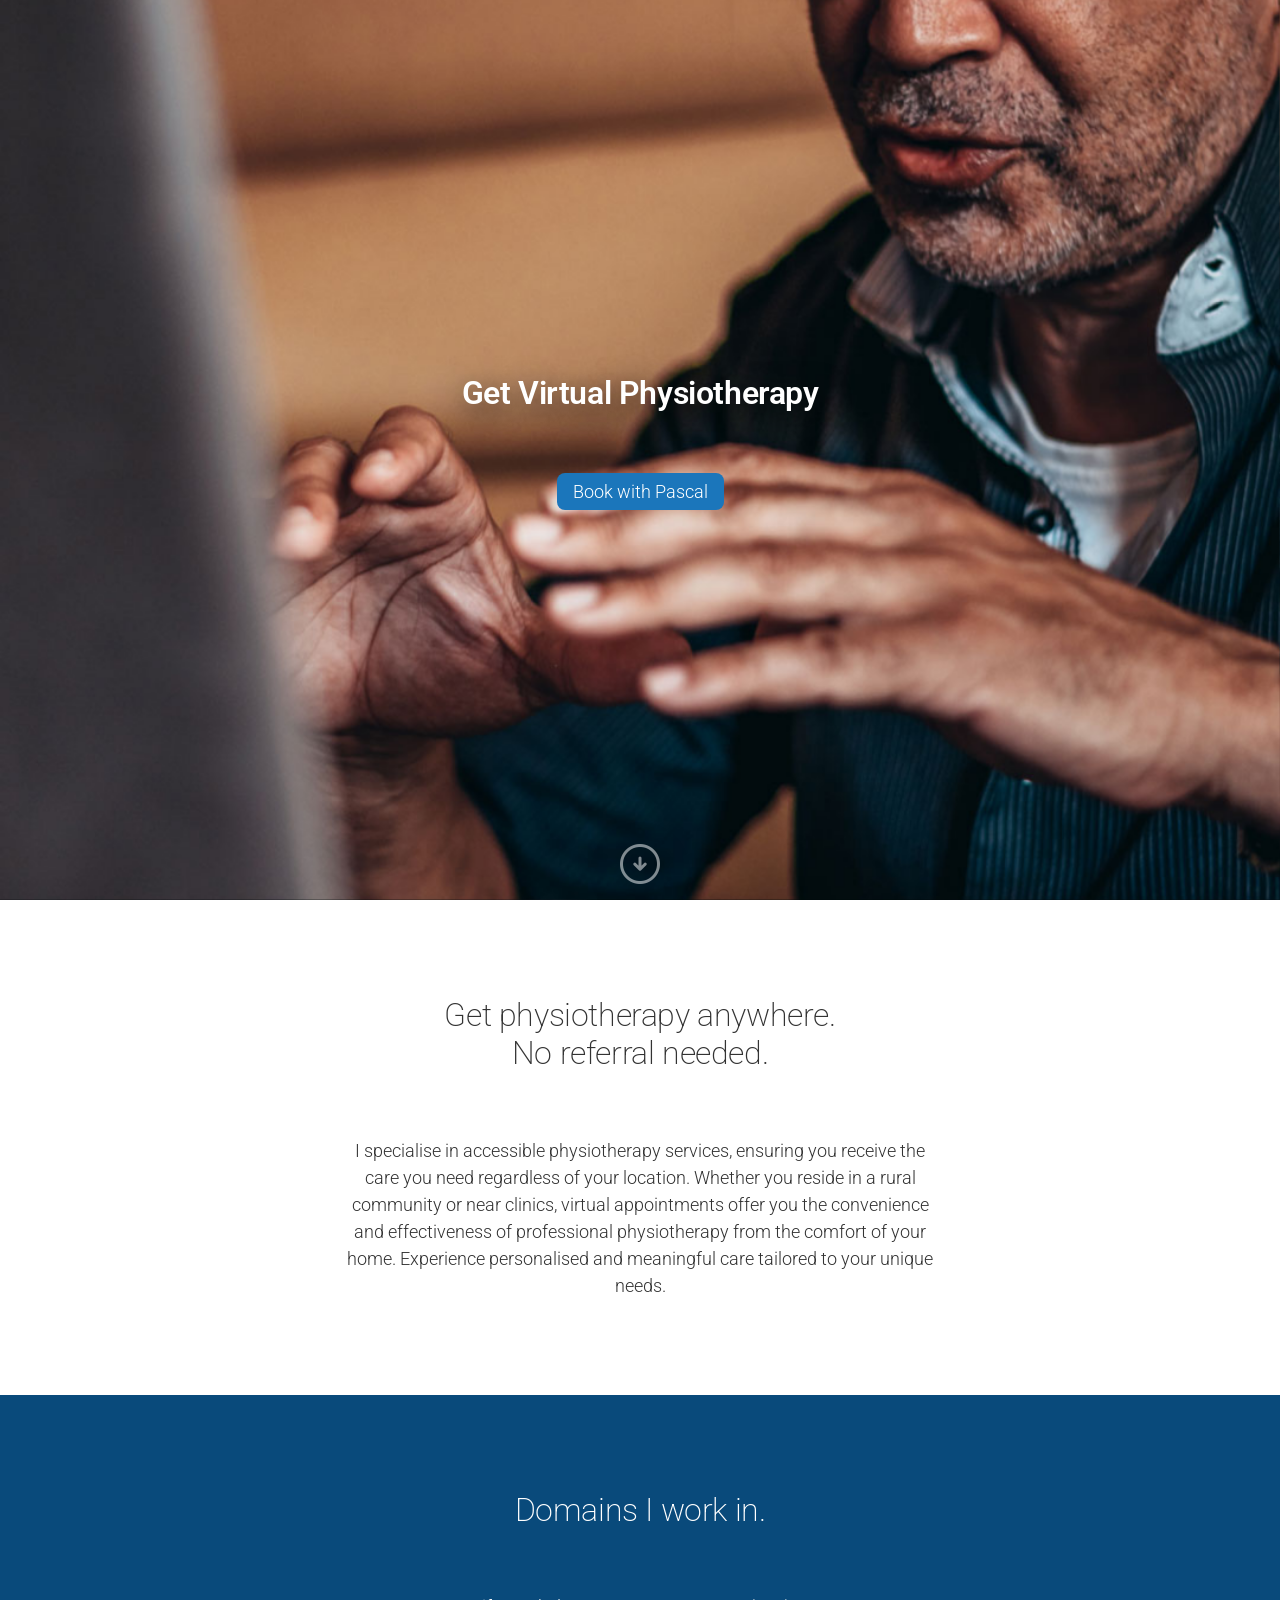
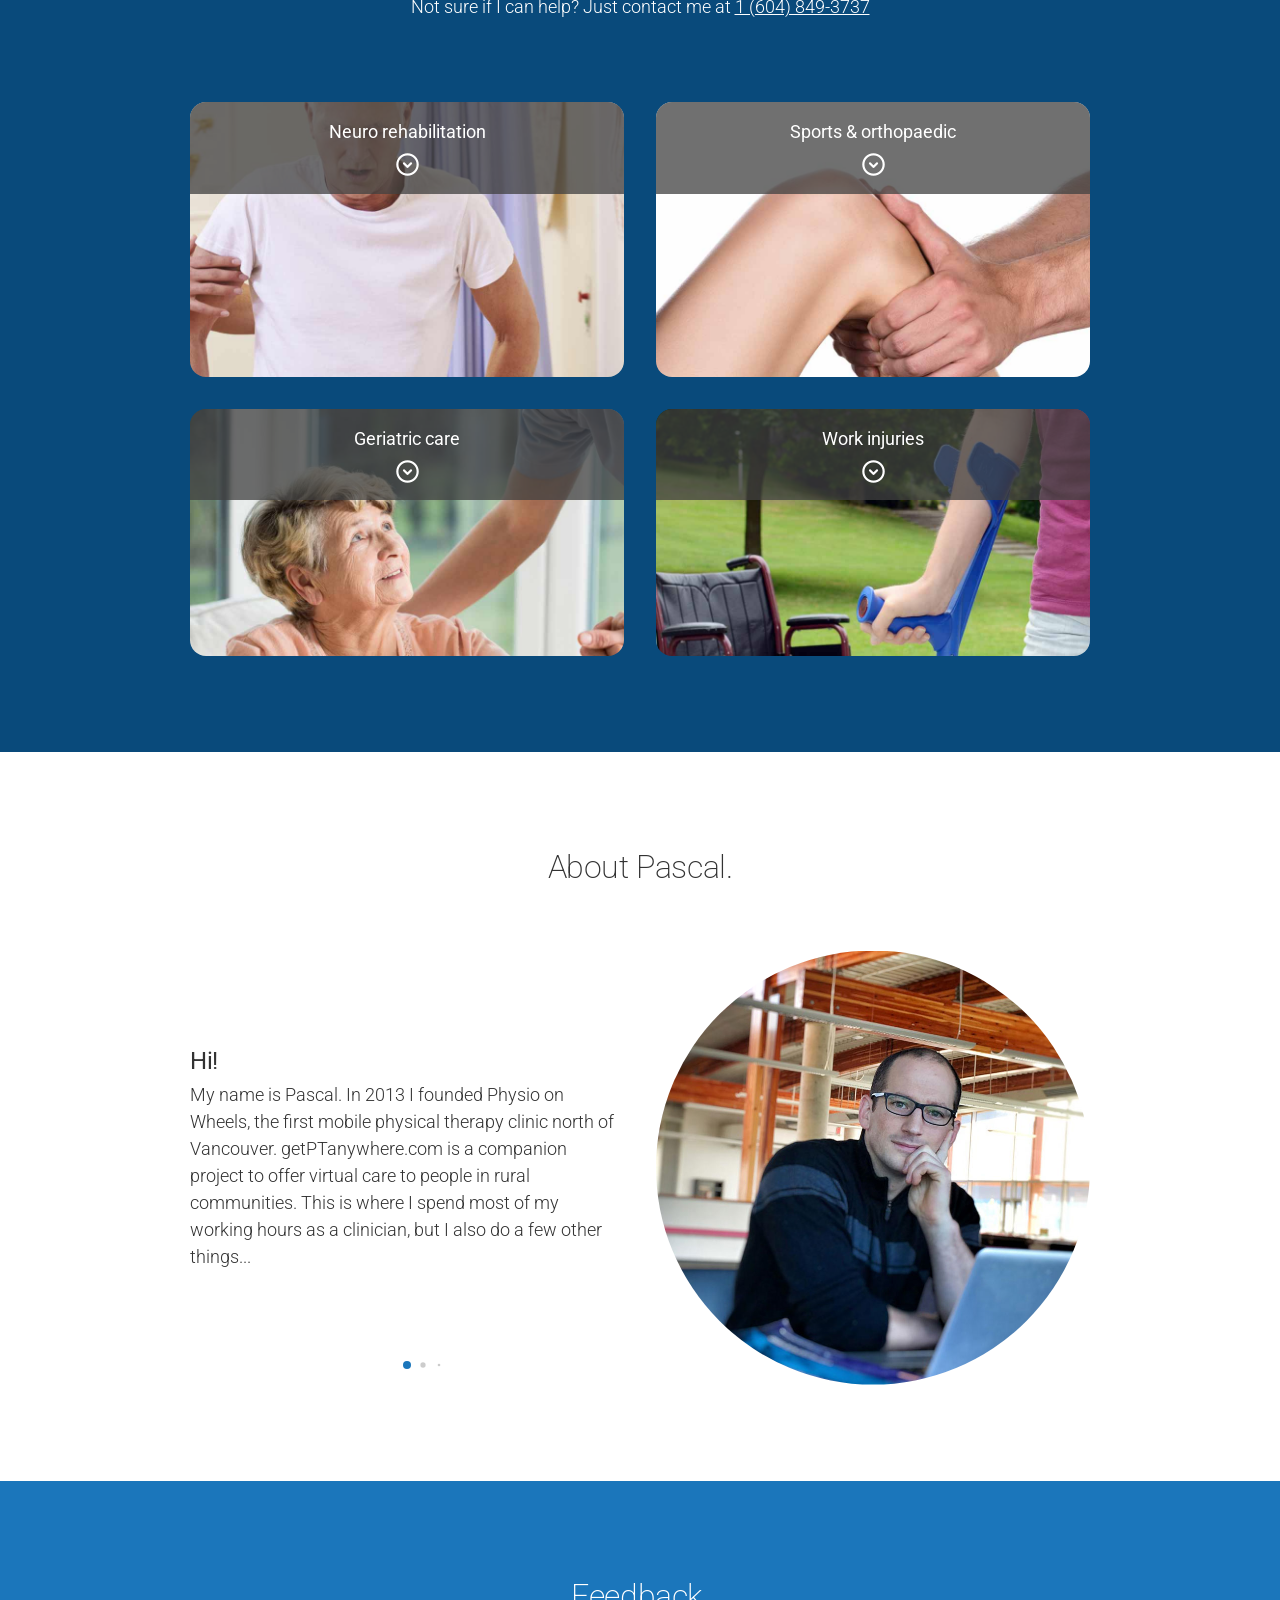
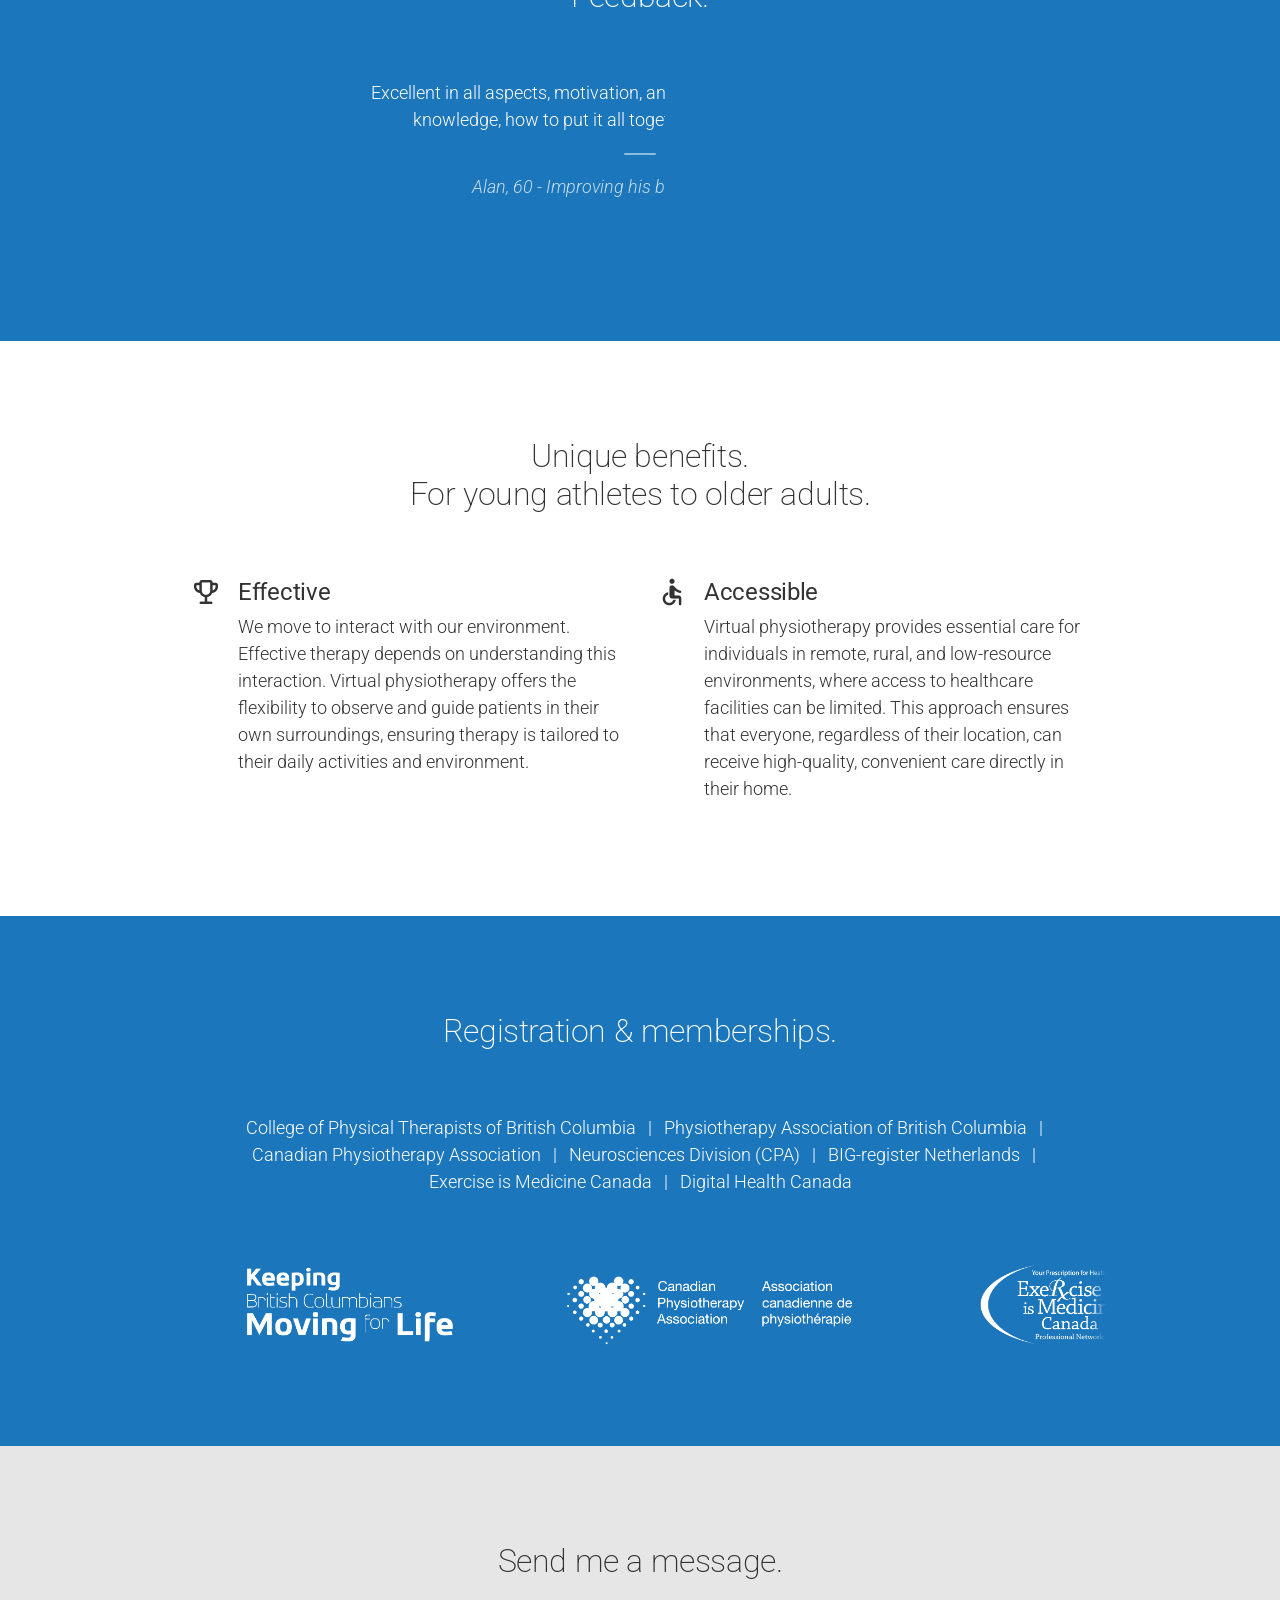
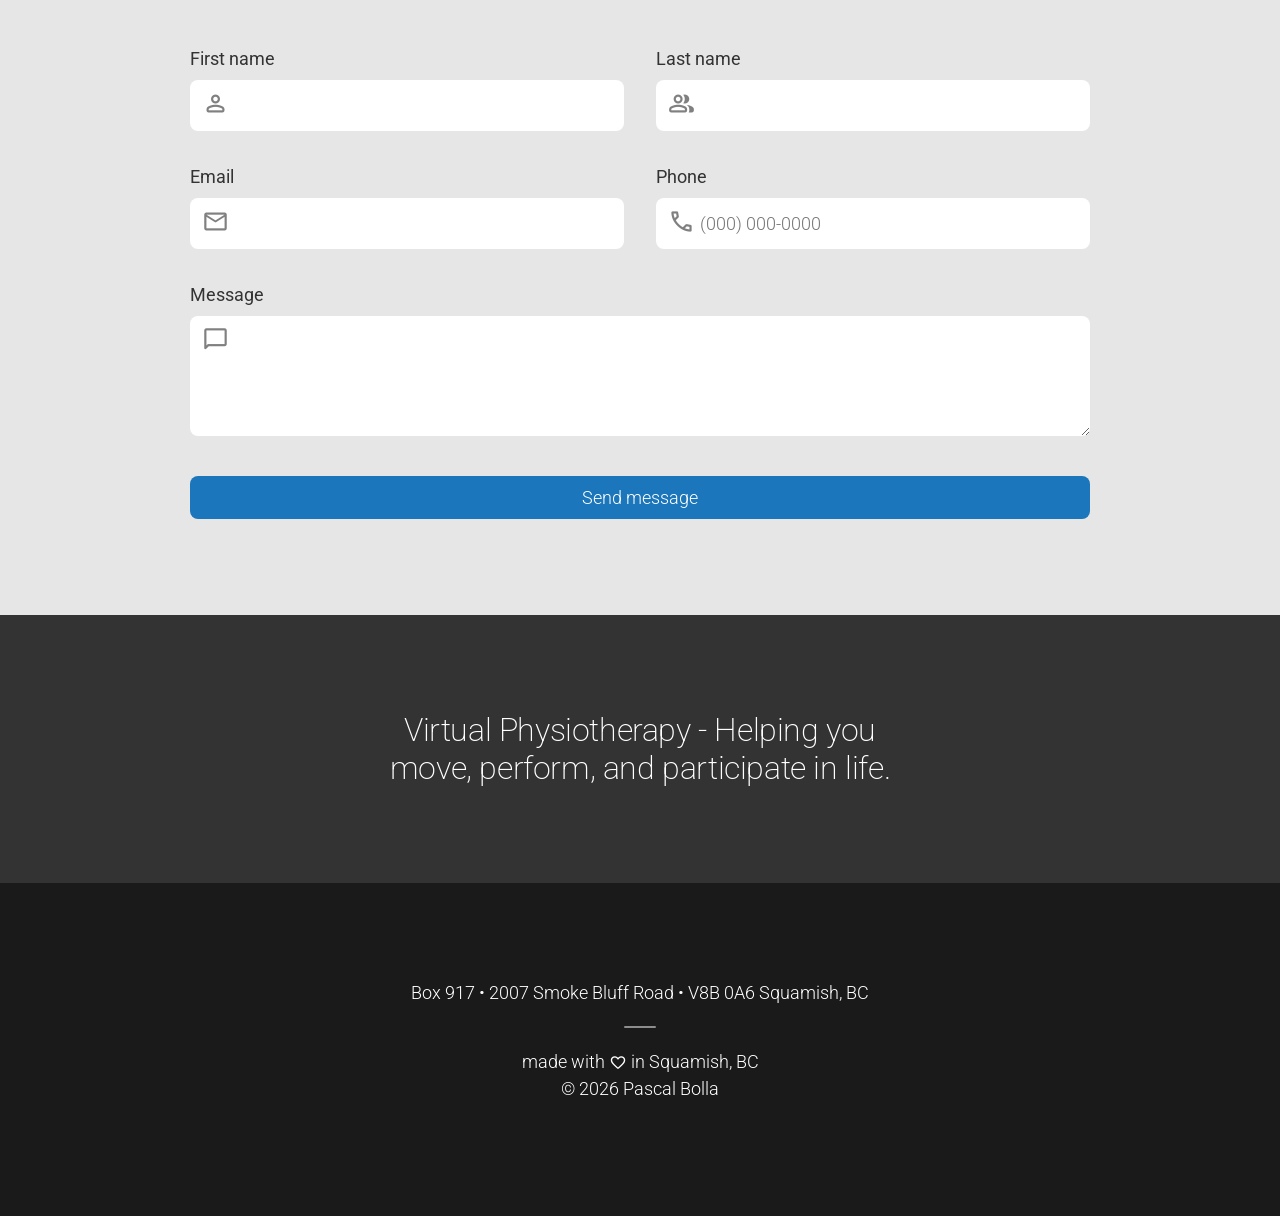
==== commit 547414b1: "installed GA" ====
--- a/index.html
+++ b/index.html
@@ -37,6 +37,20 @@
     <link rel="apple-touch-icon" href="img/icons/apple-touch-icon.png" />
     <link rel="manifest" href="manifest.json" />
   </head>
+  <!-- Google tag (gtag.js) -->
+  <script
+    async
+    src="https://www.googletagmanager.com/gtag/js?id=G-CQX1EQCJ16"
+  ></script>
+  <script>
+    window.dataLayer = window.dataLayer || [];
+    function gtag() {
+      dataLayer.push(arguments);
+    }
+    gtag("js", new Date());
+
+    gtag("config", "G-CQX1EQCJ16");
+  </script>
   <body>
     <!-- Nav -->
     <nav class="content-grid content-grid--nav">
--- a/styles/main.css
+++ b/styles/main.css
@@ -358,6 +358,12 @@
 }
 
 /* NAV */
+nav {
+  -webkit-backdrop-filter: blur(0.125rem);
+  backdrop-filter: blur(0.125rem);
+  opacity: 0;
+}
+
 nav img {
   height: 2rem; /* Ensures the image takes the full height of the cell */
 }
@@ -495,22 +501,6 @@
 }
 
 /* CUSTOM CONTENT BLOCKS */
-
-/* Nav - Animation */
-nav {
-  -webkit-backdrop-filter: blur(0.125rem);
-  backdrop-filter: blur(0.125rem);
-  opacity: 0;
-  animation: fade-in linear forwards;
-  animation-timeline: scroll();
-  animation-range: 0vh 90vh;
-}
-
-@keyframes fade-in {
-  to {
-    opacity: 1;
-  }
-}
 
 /* Hero section - Background images */
 
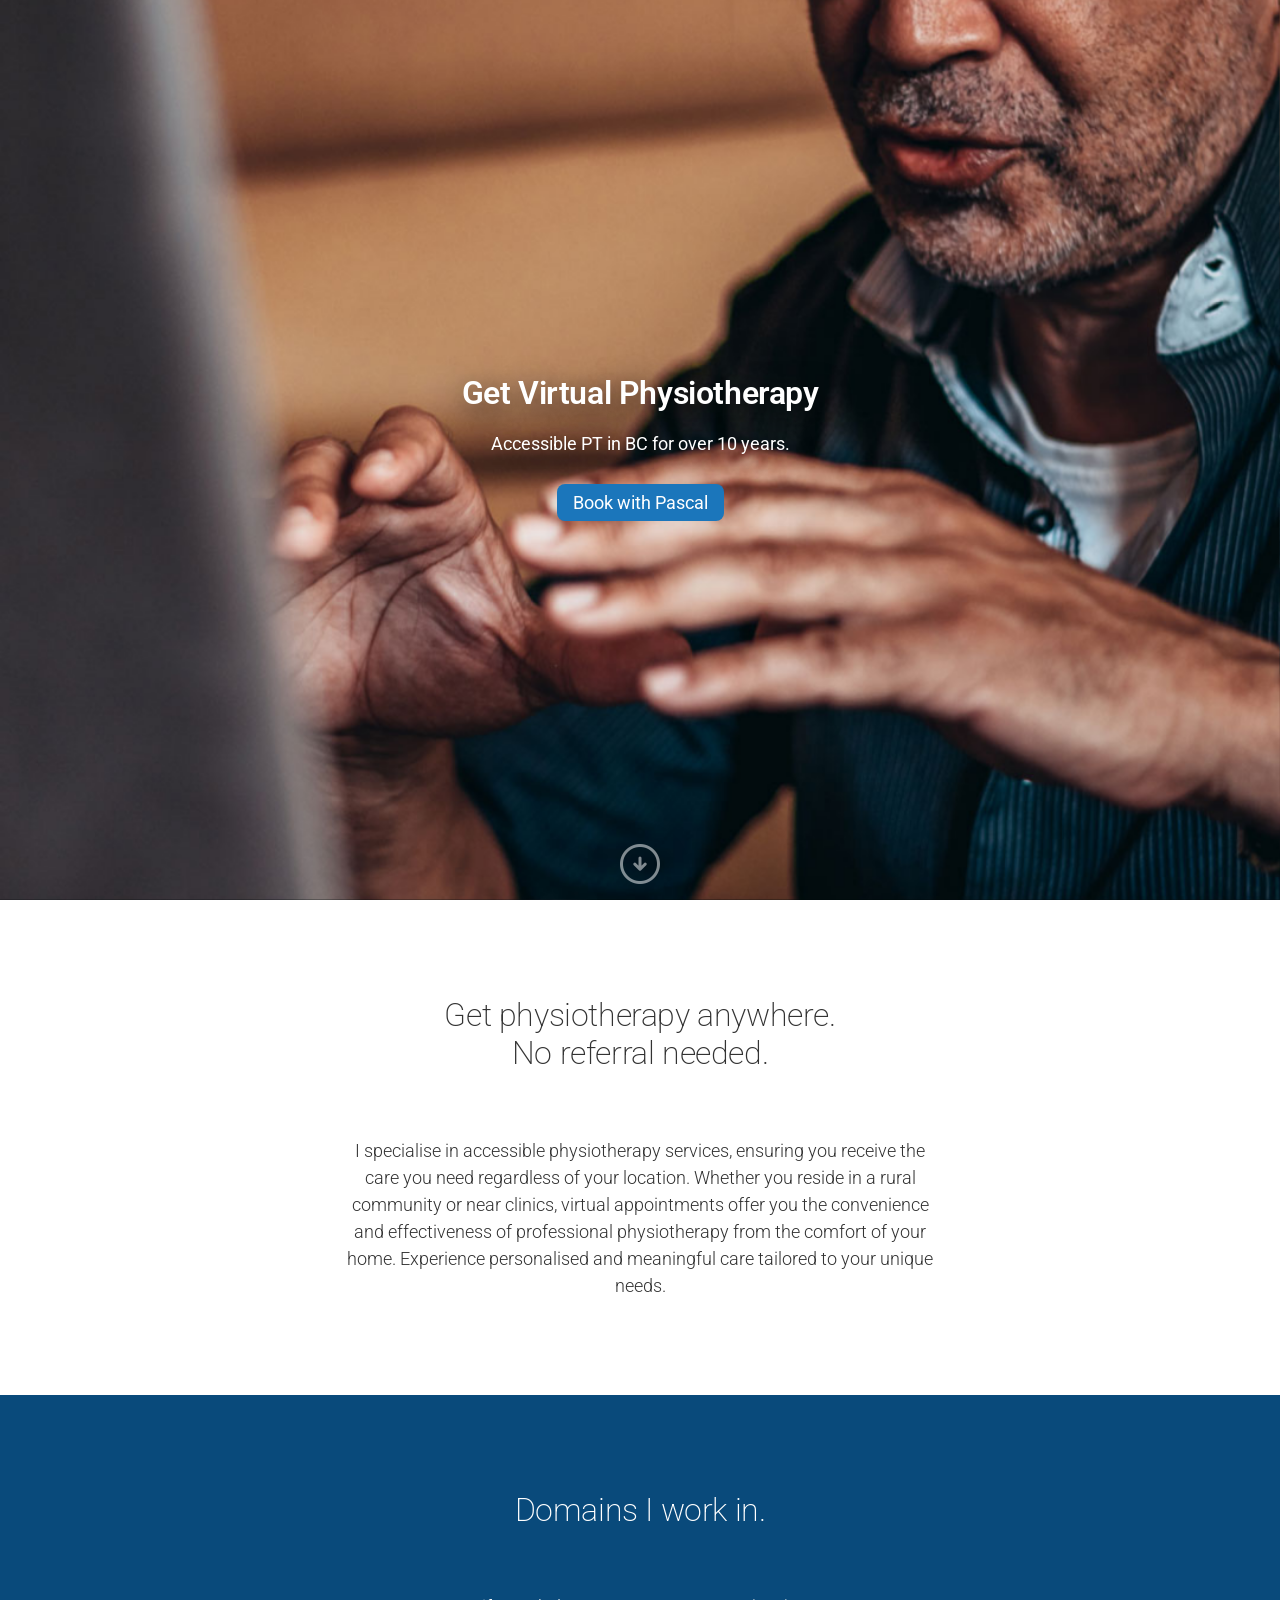
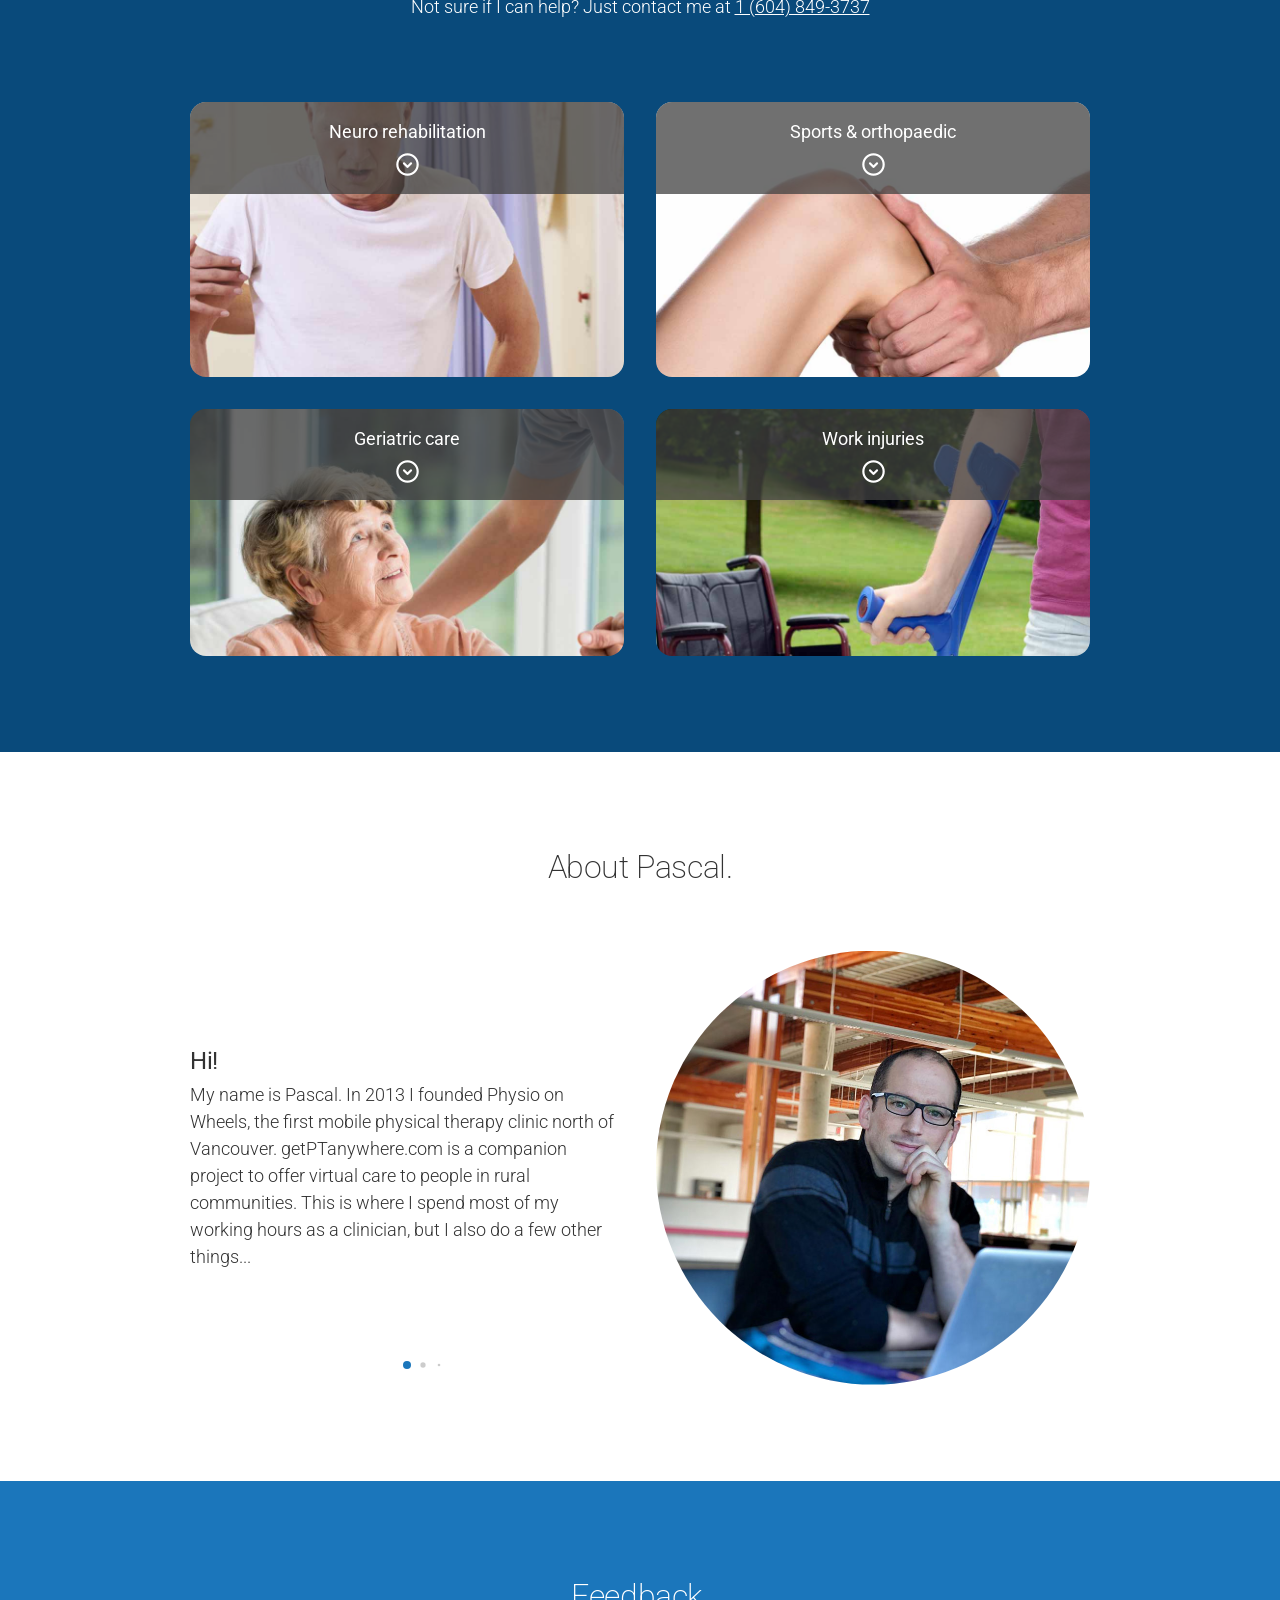
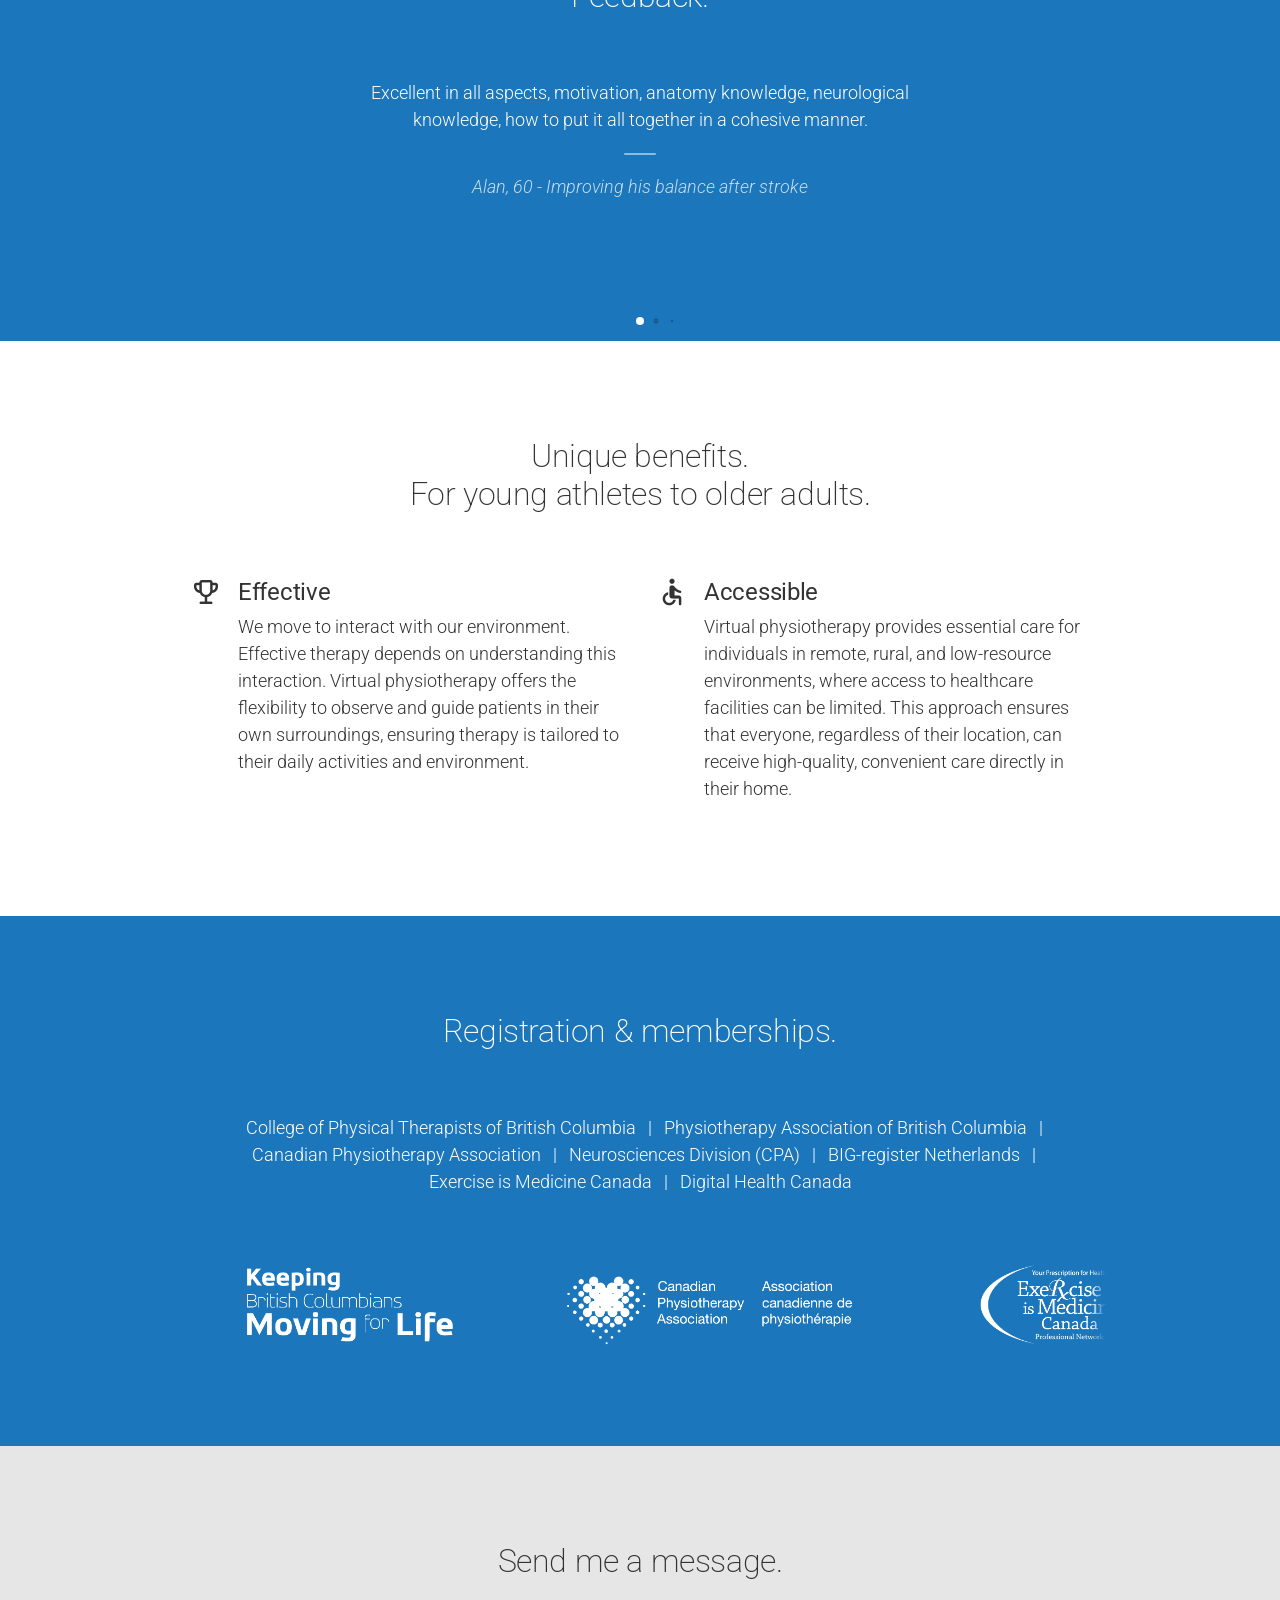
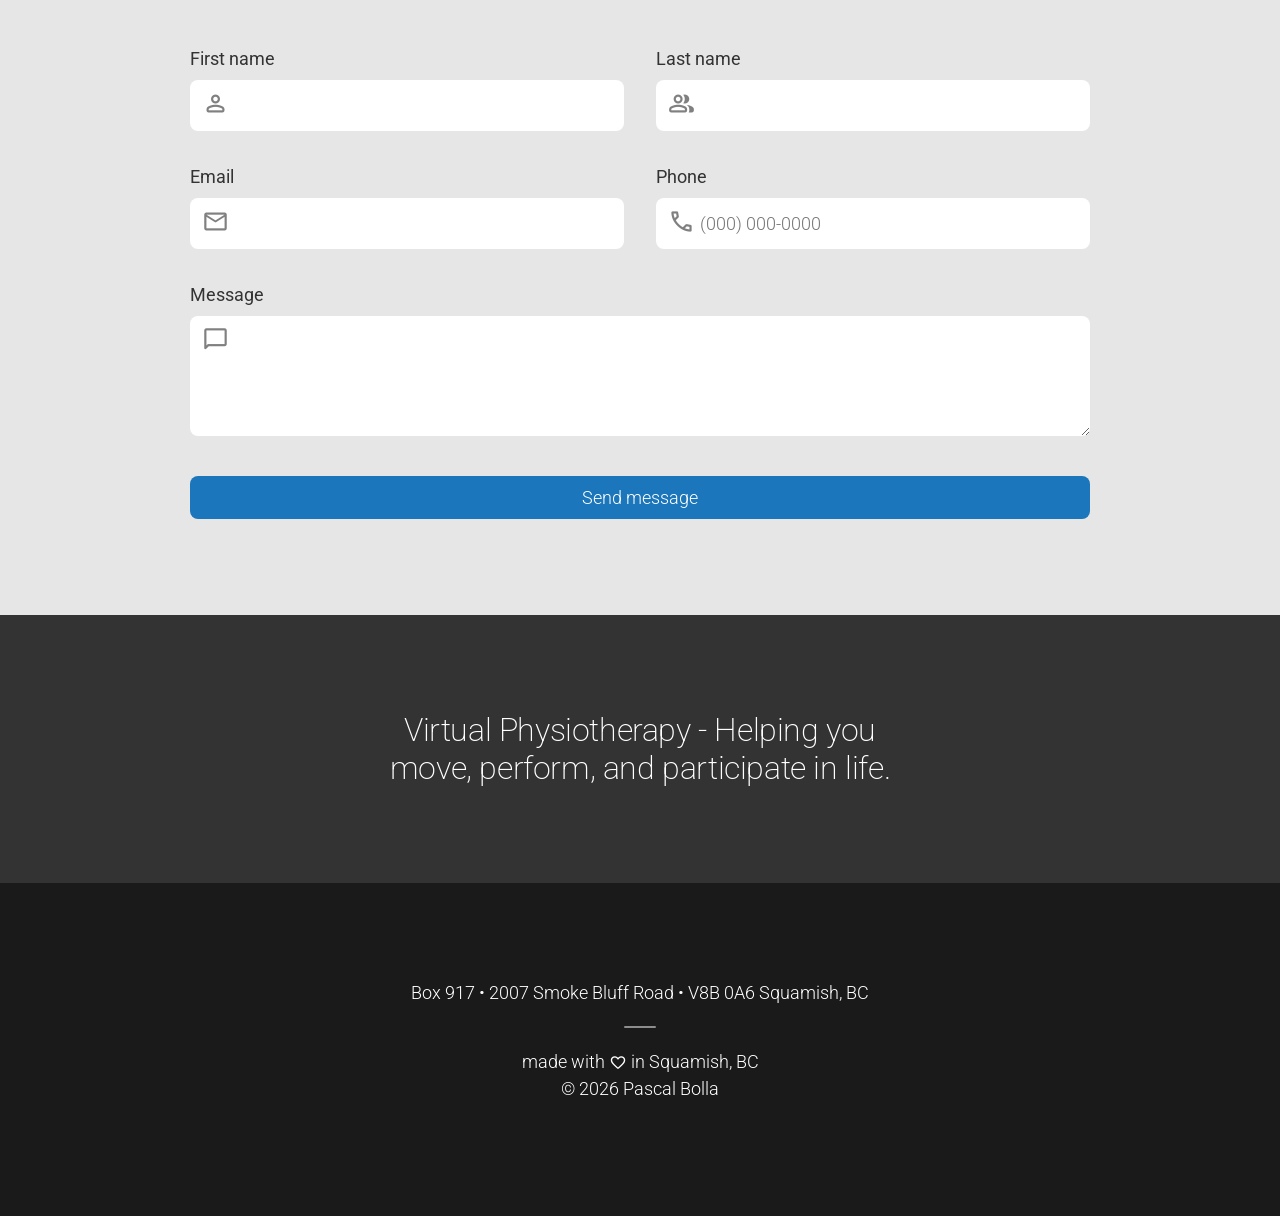
==== commit 26a29b75: "updated hero section" ====
--- a/index.html
+++ b/index.html
@@ -55,7 +55,7 @@
     <!-- Nav -->
     <nav class="content-grid content-grid--nav">
       <section class="full-width nav">
-        <div class="section__grid section__grid--nav">
+        <div class="section__grid section__grid--nav medium">
           <img src="img/logos/logo-pow-mark.png" alt="Get PT Anywhere" />
           <a
             class="button desktop"
@@ -88,46 +88,47 @@
         />
         <div class="section__grid section__grid--hero center-inline">
           <div class="heading">
-            <h1 class="strong text-shadow--desktop">
-              Get Virtual Physiotherapy
-            </h1>
+            <h1 class="strong text-shadow">Get Virtual Physiotherapy</h1>
           </div>
           <div class="rotating-text">
-            <h1 class="strong text-shadow--desktop">for mobility issues.</h1>
+            <h1 class="strong text-shadow">for mobility issues.</h1>
           </div>
           <div class="rotating-text">
-            <h1 class="strong text-shadow--desktop">for chronic pain.</h1>
+            <h1 class="strong text-shadow">for chronic pain.</h1>
           </div>
           <div class="rotating-text">
-            <h1 class="strong text-shadow--desktop">for acute concerns.</h1>
+            <h1 class="strong text-shadow">for acute concerns.</h1>
           </div>
           <div class="rotating-text">
-            <h1 class="strong text-shadow--desktop">for a family member.</h1>
-          </div>
-          <div class="rotating-text margin-block-start">
-            <a
-              class="button desktop"
-              data-cal-link="pascalbolla"
-              data-cal-namespace=""
-              data-cal-config='{"layout":"month_view"}'
-              >Book with Pascal</a
-            >
-            <a
-              href="https://cal.com/pascalbolla"
-              target="_blank"
-              class="button mobile"
-              >Book with Pascal</a
-            >
-          </div>
-
-          <a href="#main" class="desktop text-shadow--desktop"
+            <h1 class="strong text-shadow">for a family member.</h1>
+          </div>
+          <div class="rotating-text">
+            <h3 class="margin-segment-start text-shadow">
+              Accessible PT in BC for&nbsp;over&nbsp;10&nbsp;years.
+            </h3>
+            <div class="margin-segment-start-medium medium">
+              <a
+                class="button desktop"
+                data-cal-link="pascalbolla"
+                data-cal-namespace=""
+                data-cal-config='{"layout":"month_view"}'
+                >Book with Pascal</a
+              >
+              <a
+                href="https://cal.com/pascalbolla"
+                target="_blank"
+                class="button mobile"
+                >Book with Pascal</a
+              >
+            </div>
+          </div>
+
+          <a href="#main" class="desktop text-shadow"
             ><span class="material-symbols-rounded more">
               arrow_circle_down
             </span></a
           >
-          <span
-            class="material-symbols-rounded more mobile text-shadow--desktop"
-          >
+          <span class="material-symbols-rounded more mobile text-shadow">
             swipe_up
           </span>
         </div>
@@ -273,7 +274,7 @@
               </div>
               <div class="swiper-slide">
                 <a
-                  class="button text-shadow--desktop"
+                  class="button"
                   href="https://www.linkedin.com/in/pascalbolla/"
                   target="_blank"
                 >
--- a/styles/main.css
+++ b/styles/main.css
@@ -203,6 +203,10 @@
   color: var(--color-background);
 }
 
+.medium {
+  font-weight: 400;
+}
+
 .strong {
   font-weight: 600;
 }
@@ -230,6 +234,14 @@
 
 .section__margin-block-end {
   margin-block-end: 6rem;
+}
+
+.margin-segment-start {
+  margin-block-start: 1rem;
+}
+
+.margin-segment-start-medium {
+  margin-block-start: 2rem;
 }
 
 .divider-end::after {
@@ -276,10 +288,6 @@
   html,
   body {
     scroll-snap-type: unset;
-  }
-
-  .text-shadow--desktop {
-    text-shadow: 0px 0.5rem 2rem rgba(0, 0, 0, 1);
   }
 }
 
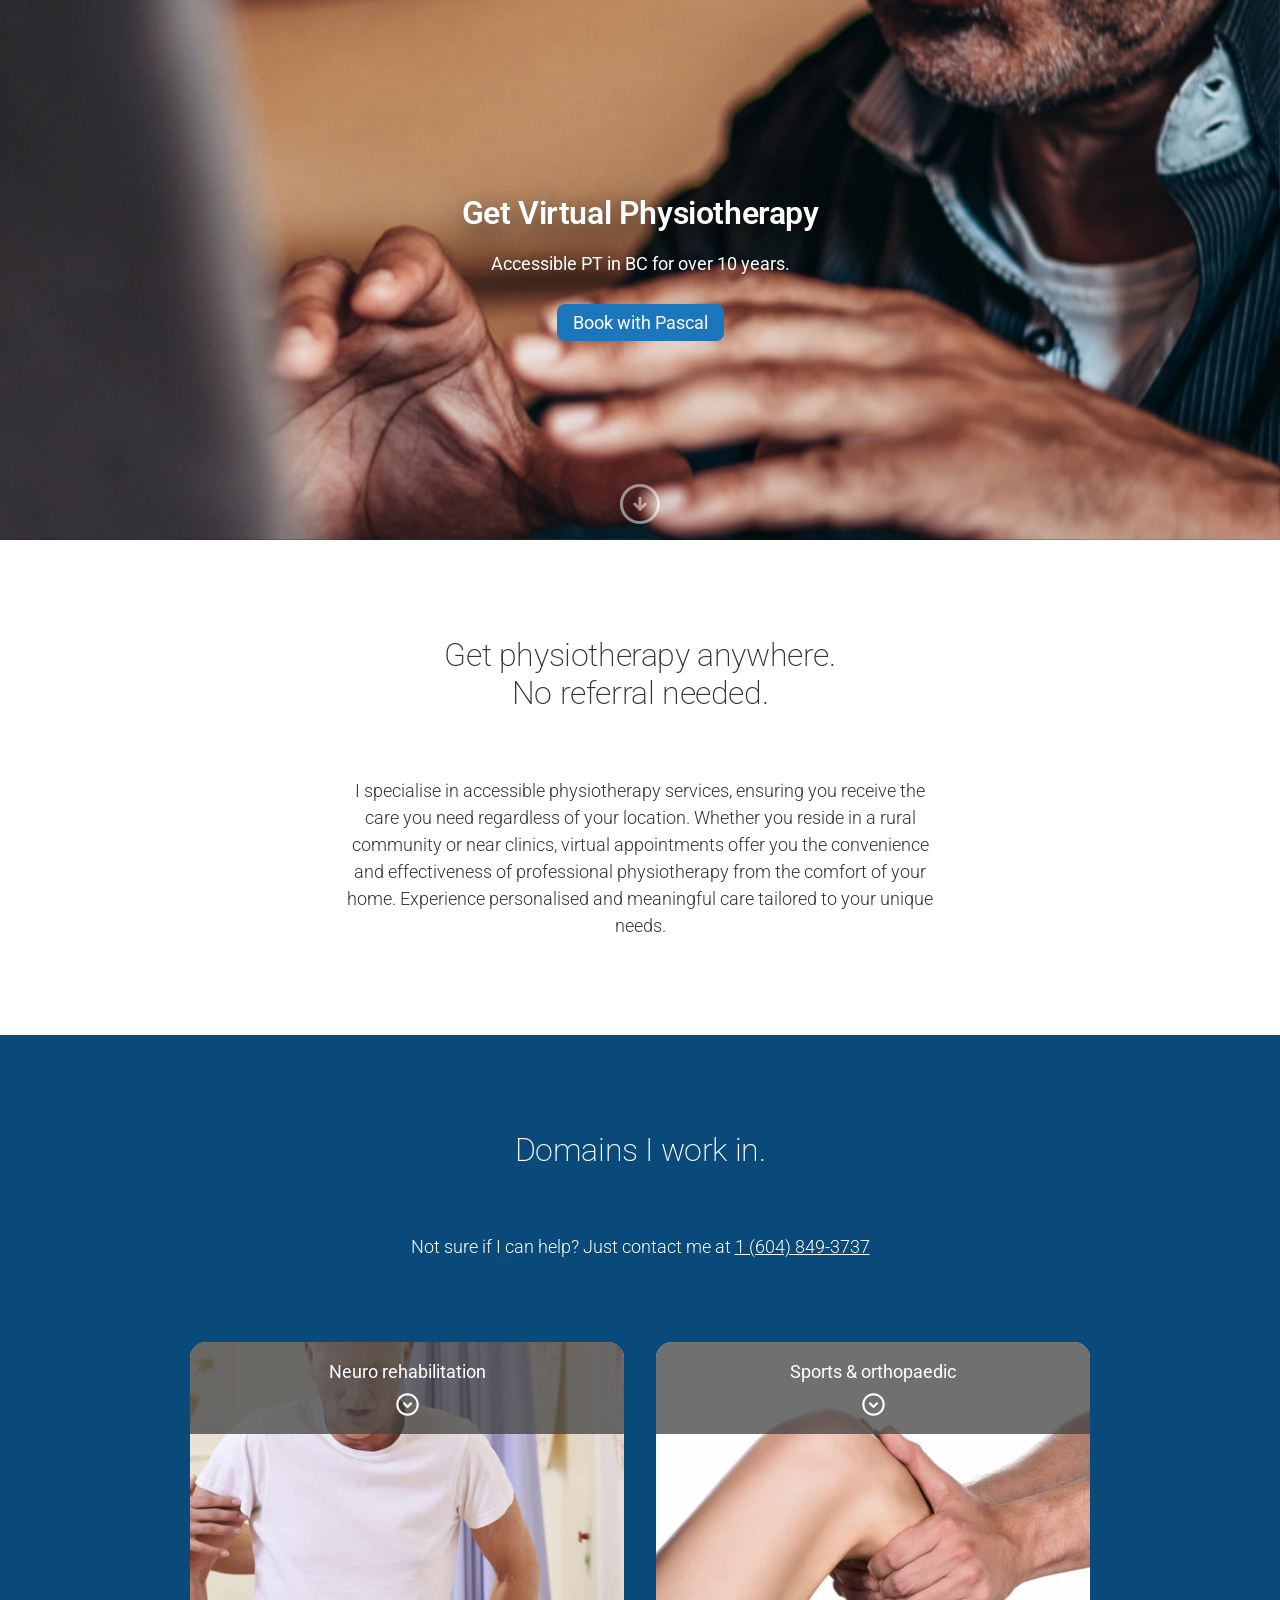
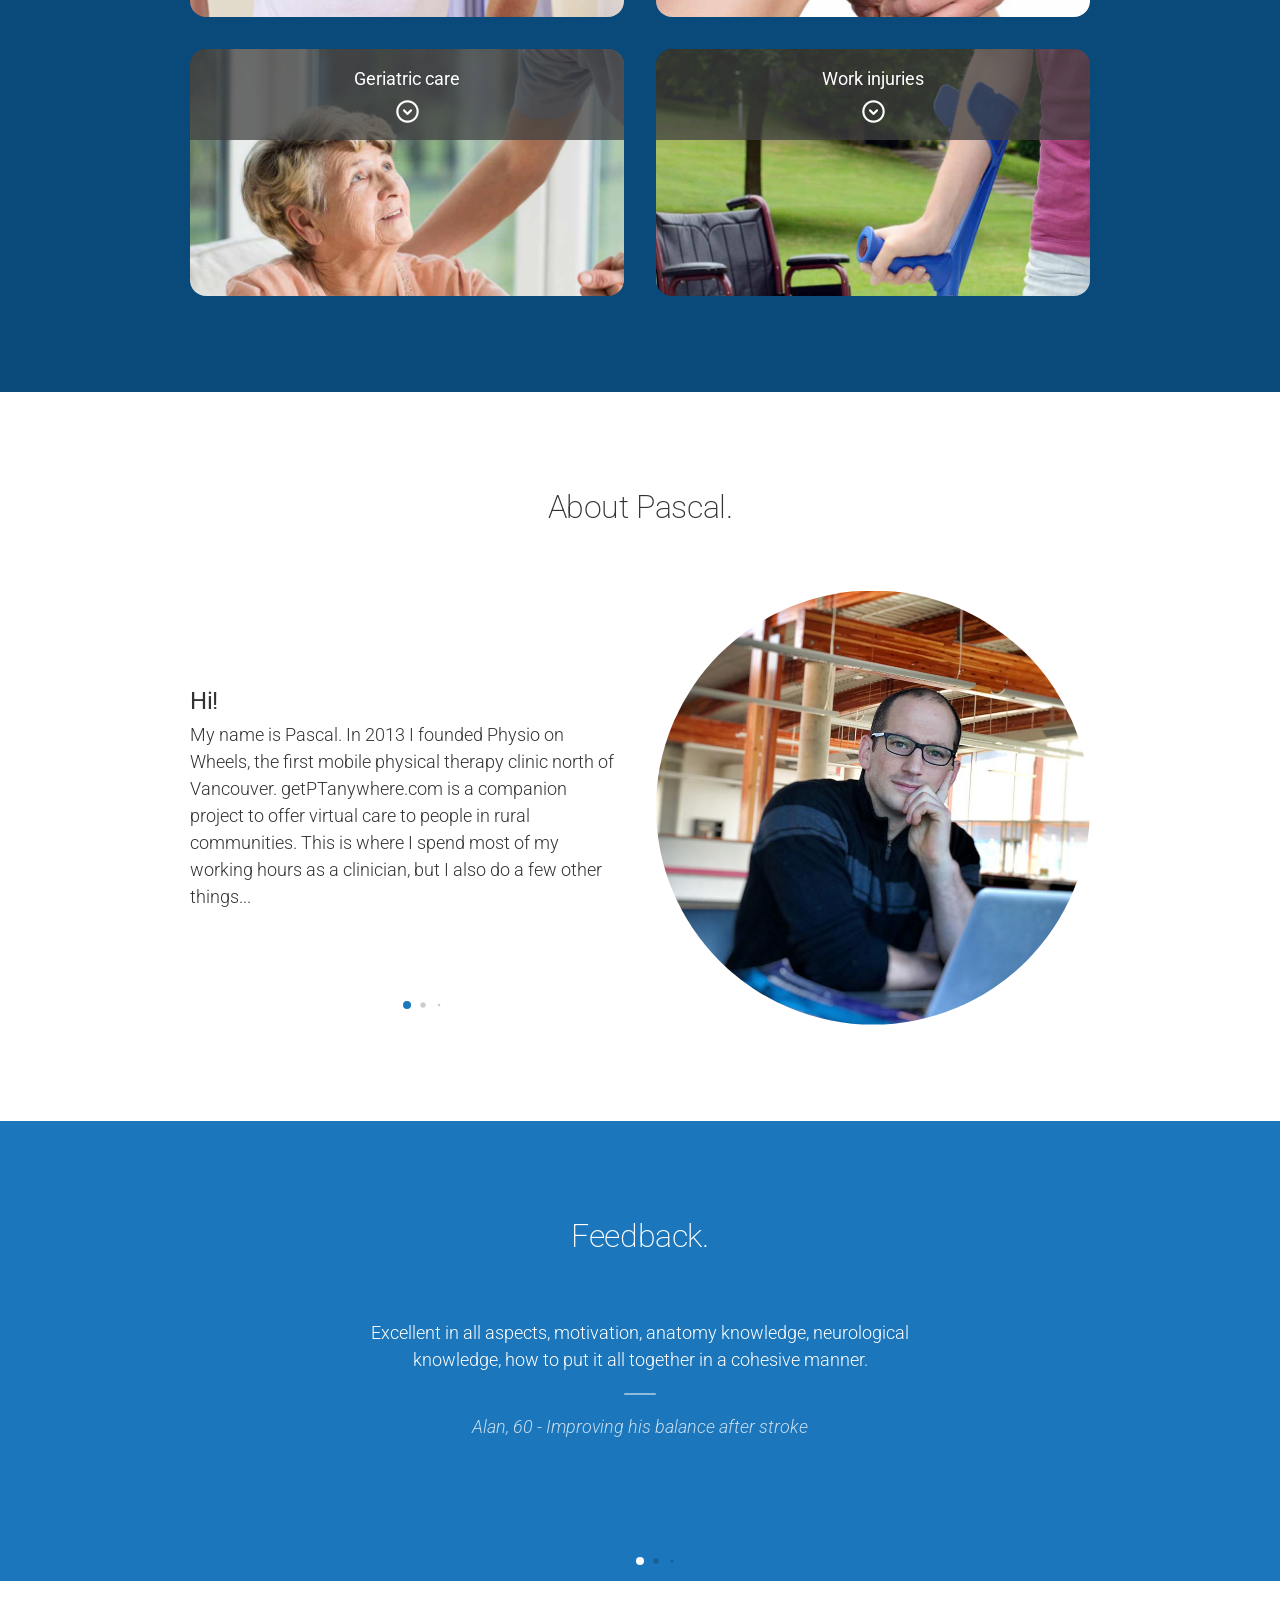
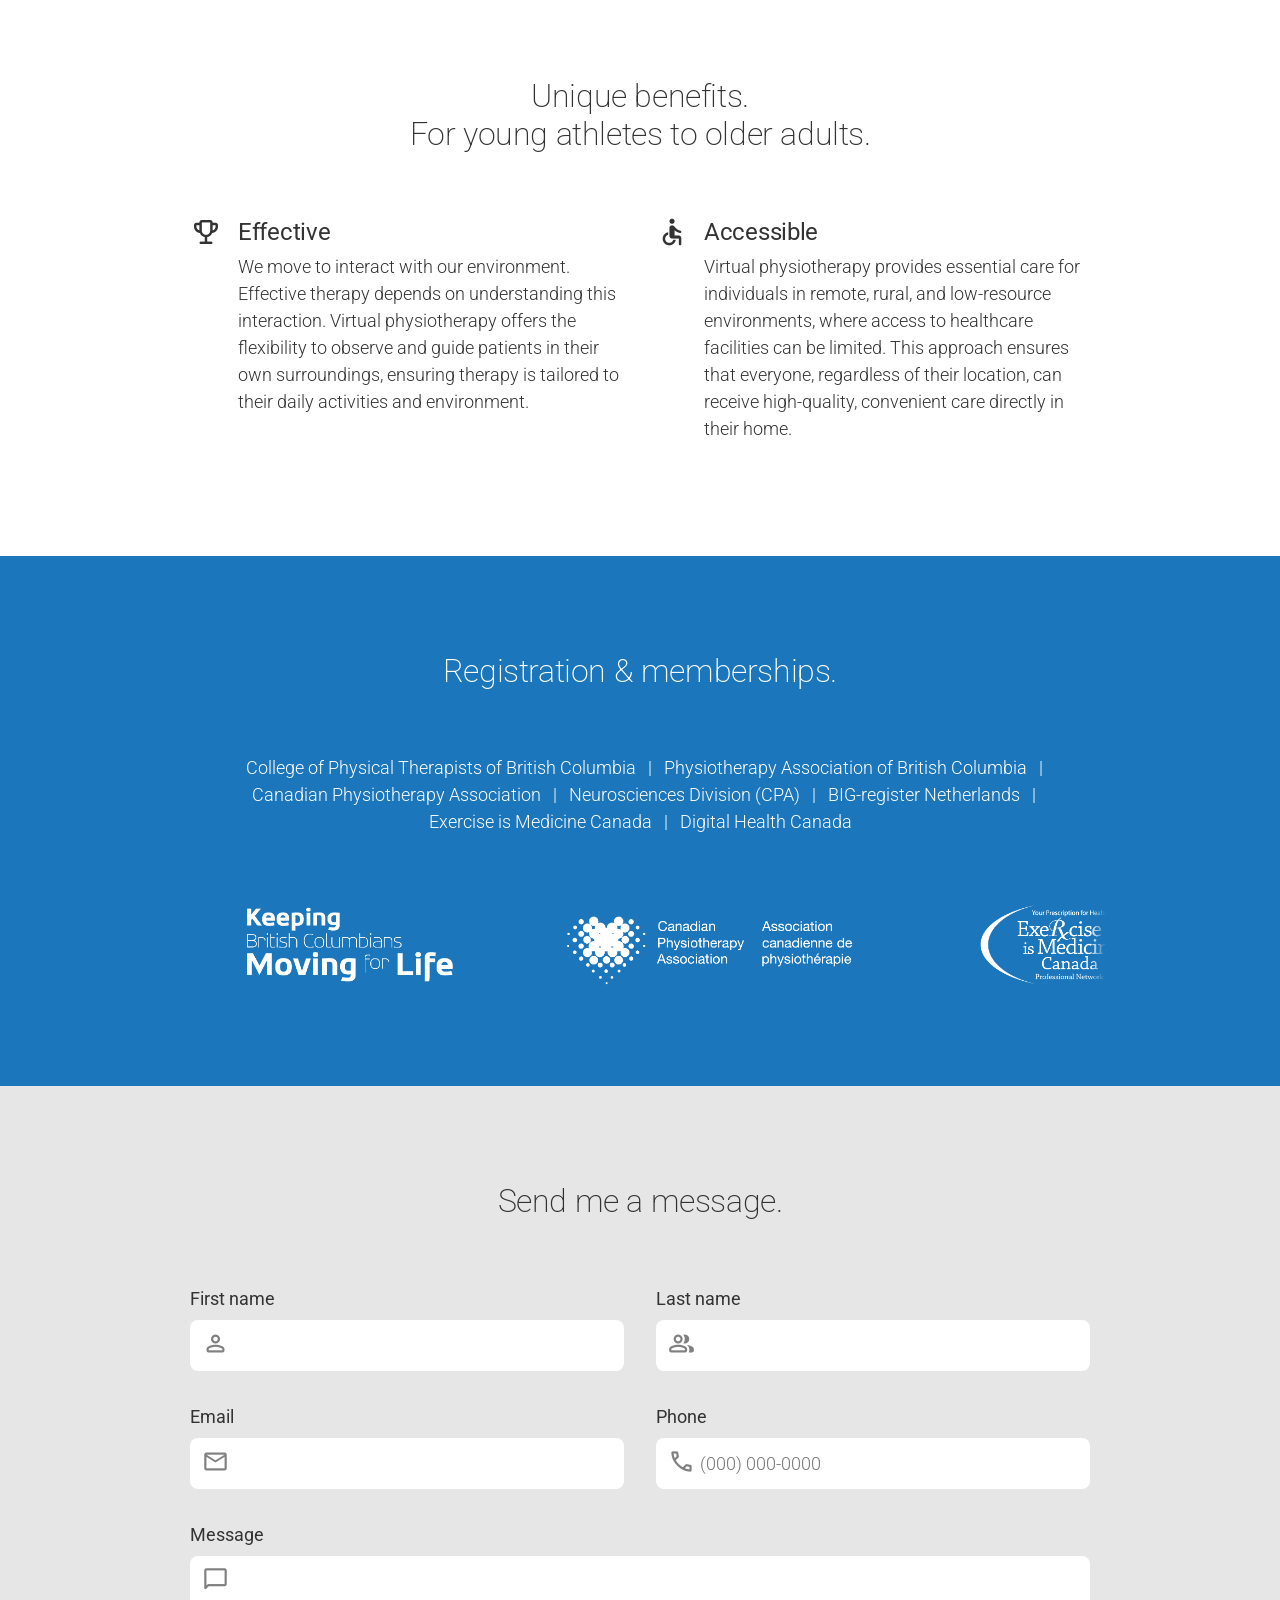
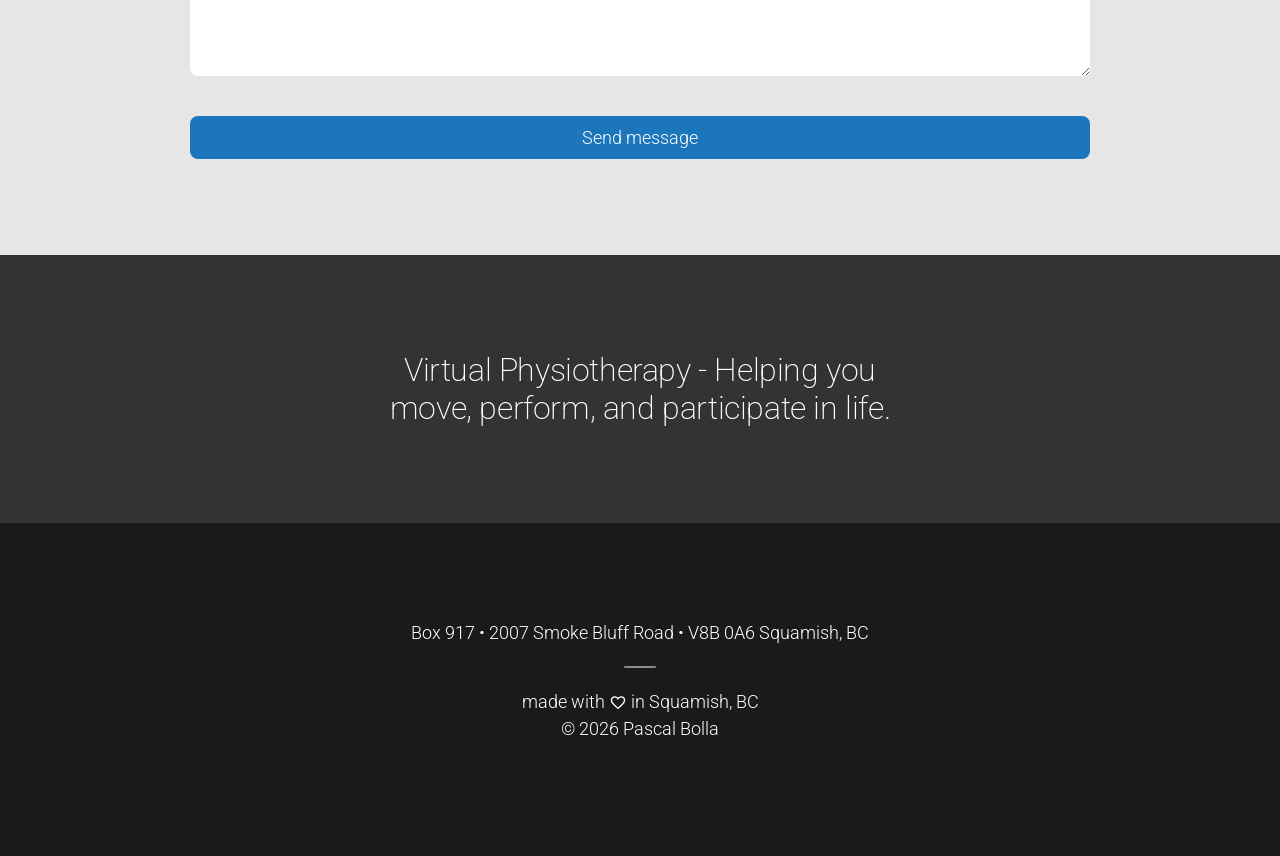
==== commit 9e0a0eae: "updated hero section size" ====
--- a/index.html
+++ b/index.html
@@ -75,7 +75,7 @@
     </nav>
     <!-- Header -->
     <header class="content-grid">
-      <section class="full-width bg-primary fullscreen">
+      <section class="full-width bg-primary hero">
         <img
           class="section__grid--hero-background full-width desktop"
           src="img/banners/middle-age-person-telehealth-dark-scene.jpg"
@@ -90,7 +90,7 @@
           <div class="heading">
             <h1 class="strong text-shadow">Get Virtual Physiotherapy</h1>
           </div>
-          <div class="rotating-text">
+          <!-- <div class="rotating-text">
             <h1 class="strong text-shadow">for mobility issues.</h1>
           </div>
           <div class="rotating-text">
@@ -101,8 +101,8 @@
           </div>
           <div class="rotating-text">
             <h1 class="strong text-shadow">for a family member.</h1>
-          </div>
-          <div class="rotating-text">
+          </div> -->
+          <div>
             <h3 class="margin-segment-start text-shadow">
               Accessible PT in BC for&nbsp;over&nbsp;10&nbsp;years.
             </h3>
--- a/styles/main.css
+++ b/styles/main.css
@@ -419,6 +419,10 @@
   min-height: 100dvh;
 }
 
+section.hero {
+  min-height: 60dvh;
+}
+
 section.nav {
   background-color: var(--color-primary-opague);
   min-height: auto;
@@ -429,7 +433,7 @@
     min-height: auto;
   }
 
-  section:not(.fullscreen) {
+  section:not(.fullscreen) & section:not(.hero) {
     min-height: auto;
   }
 }
@@ -538,7 +542,7 @@
   opacity: 0;
   animation-name: fade;
   animation-duration: 2s;
-  animation-delay: 6s;
+  animation-delay: 1s;
   animation-fill-mode: forwards;
 }
 
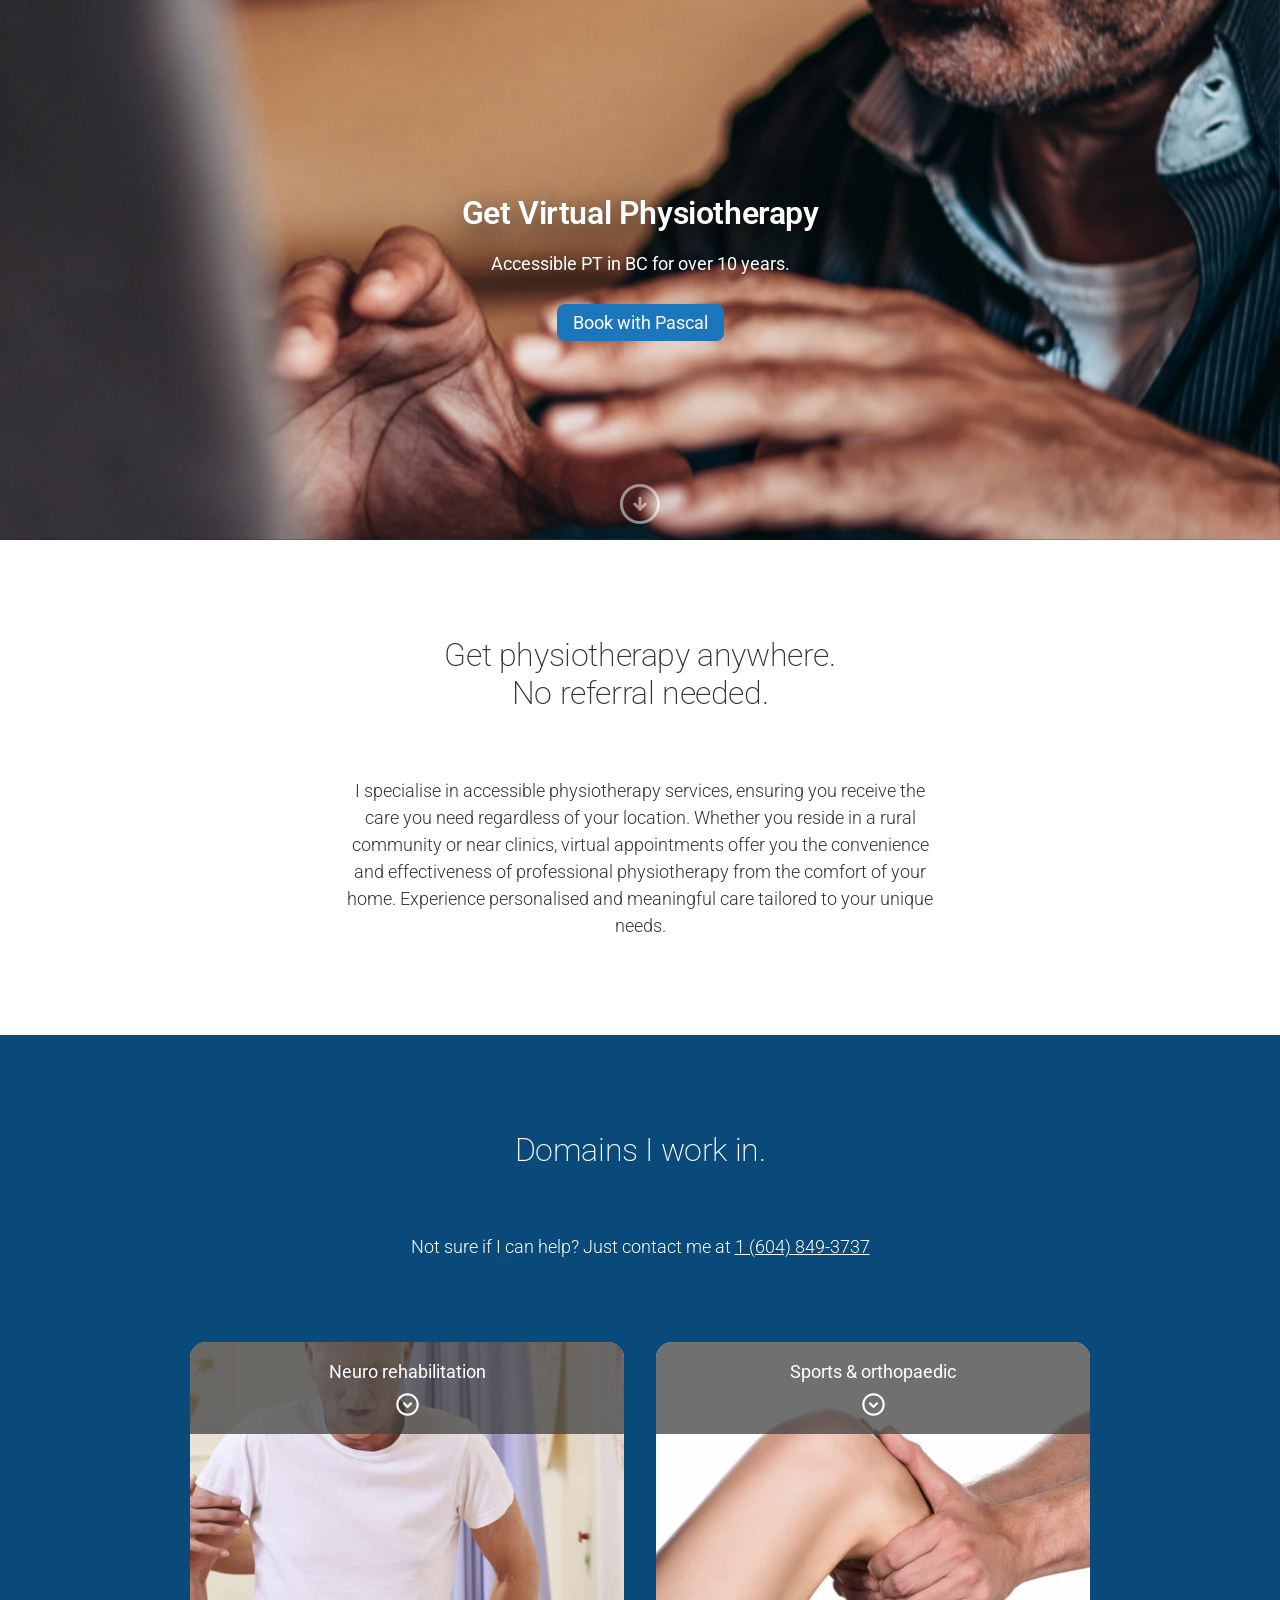
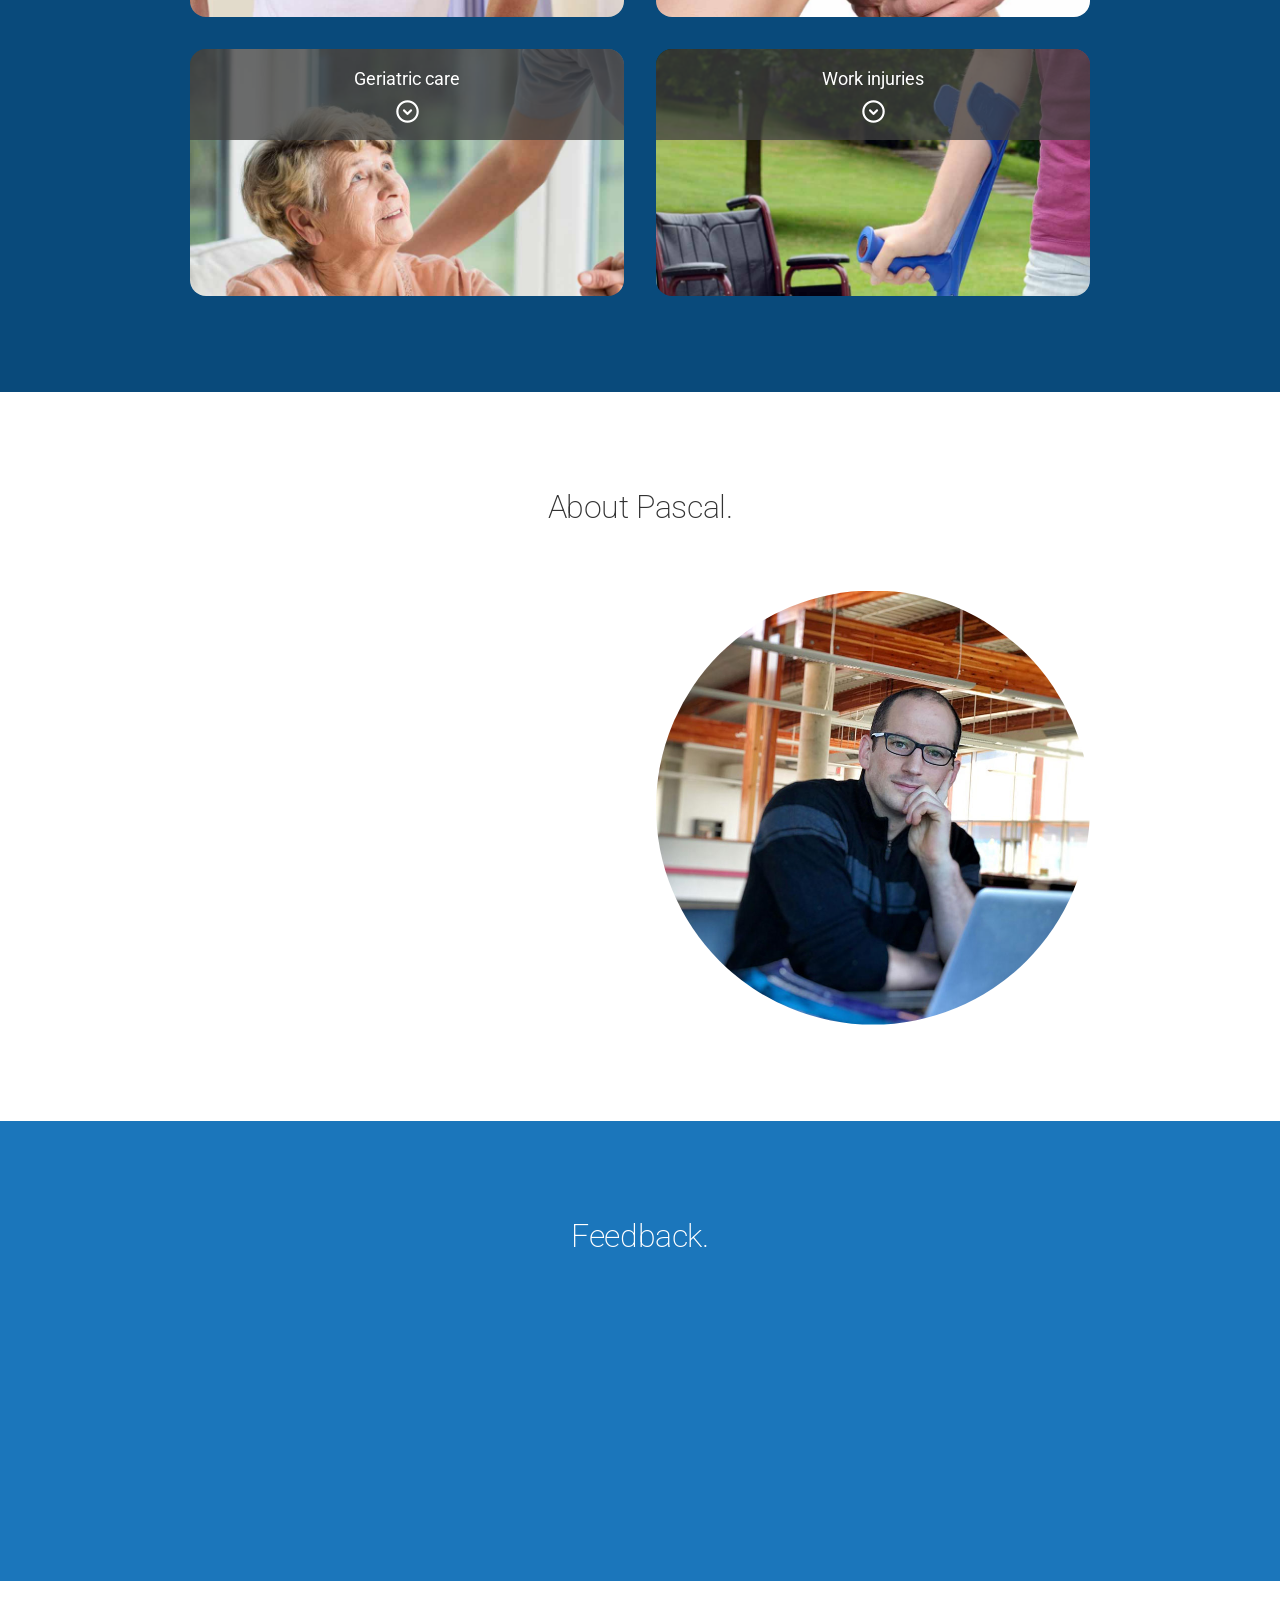
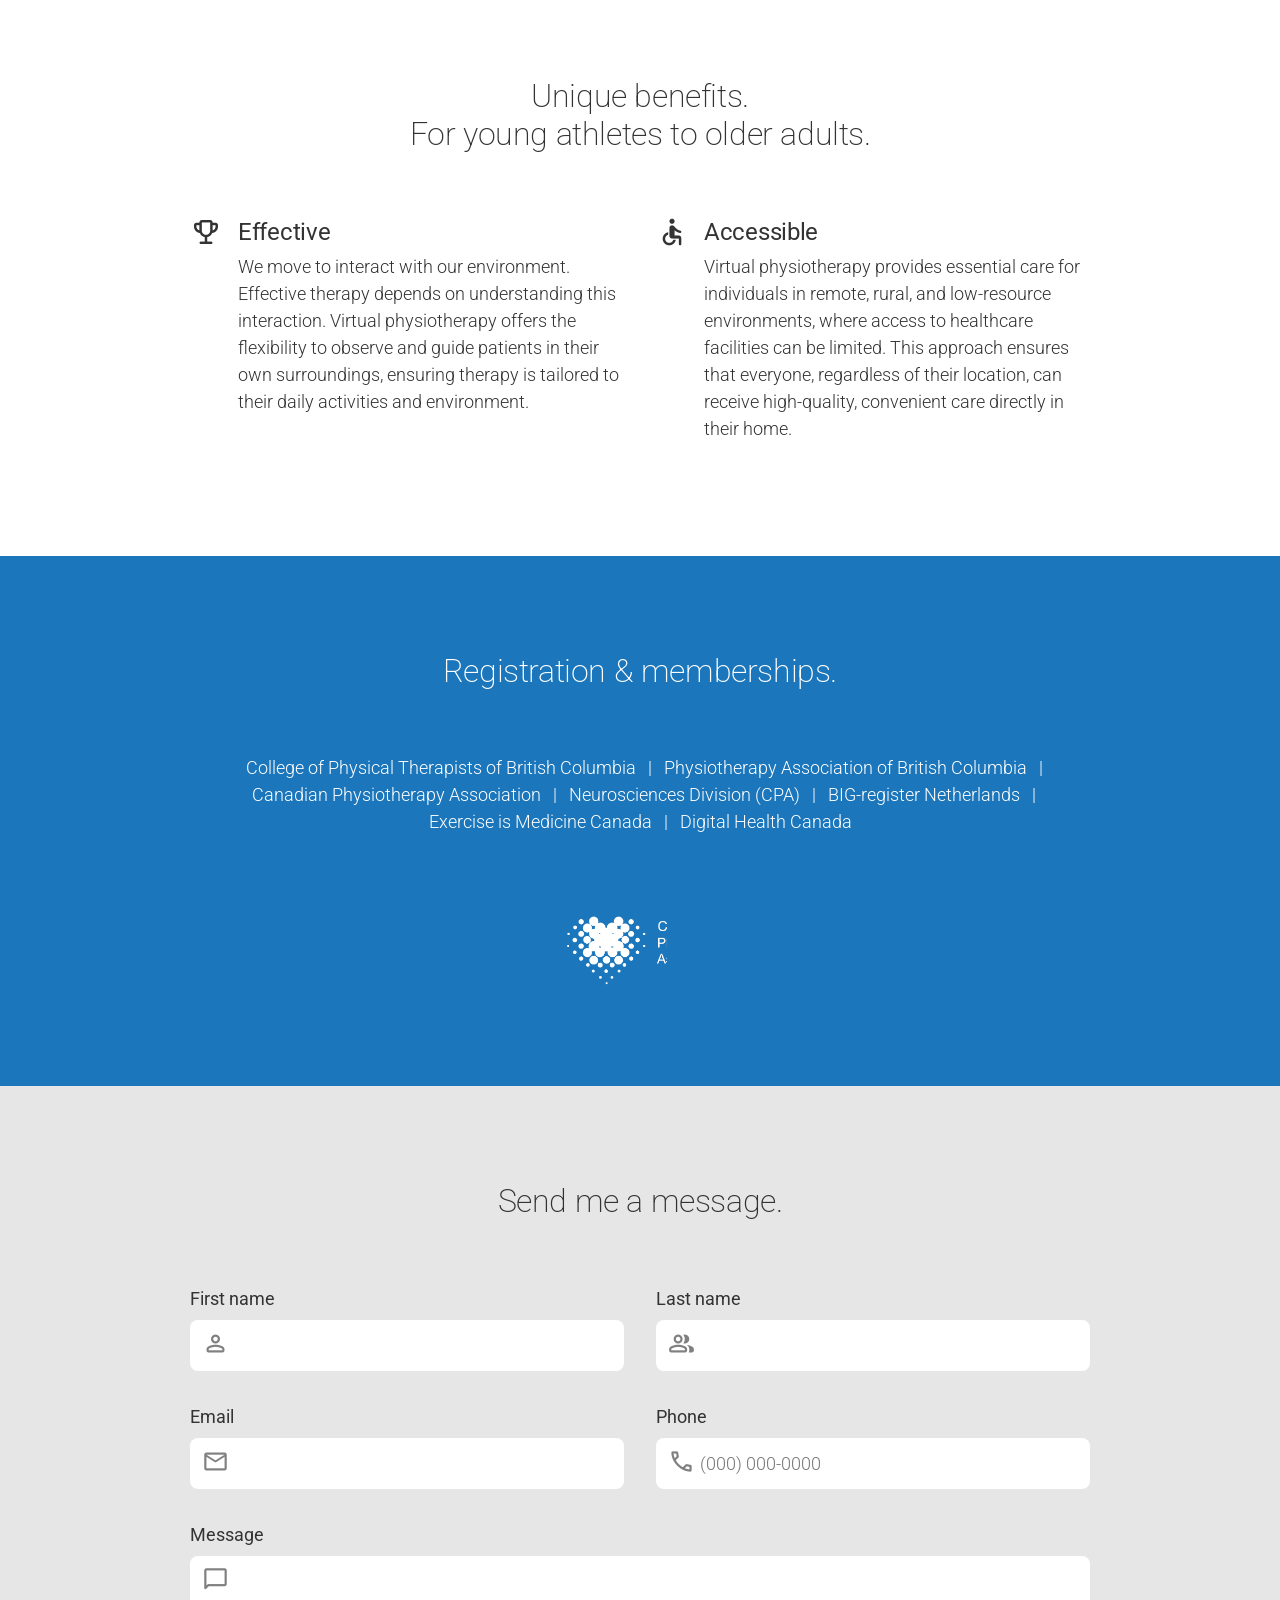
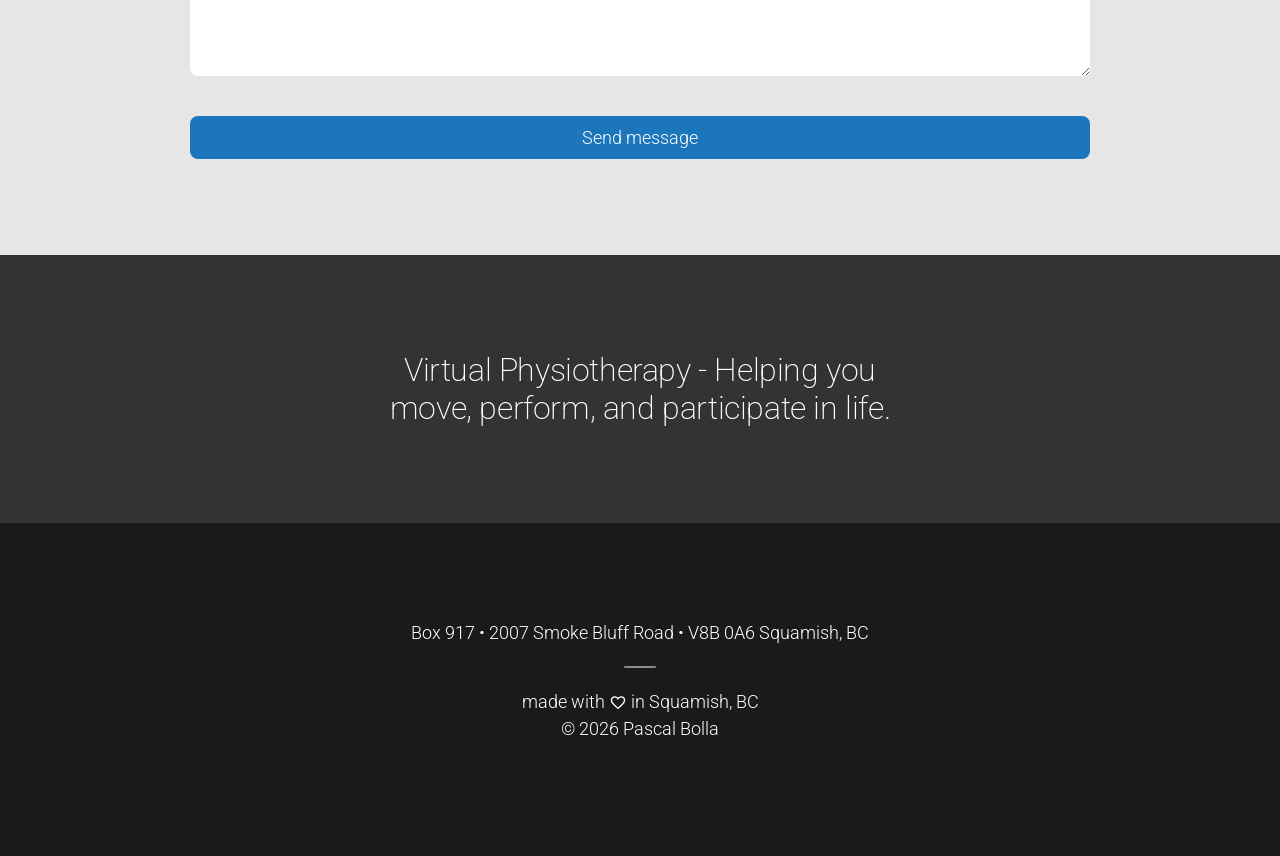
==== commit 8143be25: "updated GA" ====
--- a/index.html
+++ b/index.html
@@ -1,96 +1,117 @@
 <!DOCTYPE html>
 <html lang="en">
-  <head>
-    <meta charset="UTF-8" />
-    <meta
-      name="viewport"
-      content="viewport-fit=cover, width=device-width, initial-scale=1.0, minimum-scale=1.0, maximum-scale=1.0, user-scalable=no"
-    />
-    <!-- Google Material Symbols import -->
-    <link rel="preconnect" href="https://fonts.gstatic.com" />
-    <link
-      rel="stylesheet"
-      href="https://fonts.googleapis.com/css2?family=Material+Symbols+Rounded:opsz,wght,FILL,GRAD@24,300,1,0"
-    />
-    <!-- Link Swiper's CSS -->
-    <link
-      rel="stylesheet"
-      href="https://cdn.jsdelivr.net/npm/swiper@11/swiper-bundle.min.css"
-    />
-    <!-- Google Material Symbols import - END -->
-    <link rel="stylesheet" type="text/css" href="styles/main.css" />
-    <!-- Title, description, and keywords -->
-    <title>Get PT Anywhere - Virtual Physical Therapy</title>
-    <meta name="description" content="Get expert physiotherapy anywhere." />
-    <meta
-      name="keywords"
-      content="physiotherapy, virtual physiotherapy, telehealth physiotherapy, remote physiotherapy, rural physiotherapy, rehabilitation services, physiotherapist, physical therapy"
-    />
-    <meta name="author" content="Pascal Bolla" />
-    <!--
+    <head>
+        <meta charset="UTF-8" />
+        <meta
+            name="viewport"
+            content="viewport-fit=cover, width=device-width, initial-scale=1.0, minimum-scale=1.0, maximum-scale=1.0, user-scalable=no" />
+        <!-- Google Material Symbols import -->
+        <link
+            rel="preconnect"
+            href="https://fonts.gstatic.com" />
+        <link
+            rel="stylesheet"
+            href="https://fonts.googleapis.com/css2?family=Material+Symbols+Rounded:opsz,wght,FILL,GRAD@24,300,1,0" />
+        <!-- Link Swiper's CSS -->
+        <link
+            rel="stylesheet"
+            href="https://cdn.jsdelivr.net/npm/swiper@11/swiper-bundle.min.css" />
+        <!-- Google Material Symbols import - END -->
+        <link
+            rel="stylesheet"
+            type="text/css"
+            href="styles/main.css" />
+        <!-- Title, description, and keywords -->
+        <title>Get PT Anywhere - Virtual Physical Therapy</title>
+        <meta
+            name="description"
+            content="Get expert physiotherapy anywhere." />
+        <meta
+            name="keywords"
+            content="physiotherapy, virtual physiotherapy, telehealth physiotherapy, remote physiotherapy, rural physiotherapy, rehabilitation services, physiotherapist, physical therapy" />
+        <meta
+            name="author"
+            content="Pascal Bolla" />
+        <!--
       Favicons
       -->
-    <meta name="theme-color" content="#ffffff" />
-    <link rel="icon" type="image/svg+xml" href="img/icons/favicon.svg" />
-    <link rel="icon" type="image/png" href="img/icons/favicon.png" />
-    <link rel="mask-icon" href="img/icons/mask-icon.svg" color="#094a7b" />
-    <link rel="apple-touch-icon" href="img/icons/apple-touch-icon.png" />
-    <link rel="manifest" href="manifest.json" />
-  </head>
-  <!-- Google tag (gtag.js) -->
-  <script
-    async
-    src="https://www.googletagmanager.com/gtag/js?id=G-CQX1EQCJ16"
-  ></script>
-  <script>
-    window.dataLayer = window.dataLayer || [];
-    function gtag() {
-      dataLayer.push(arguments);
-    }
-    gtag("js", new Date());
-
-    gtag("config", "G-CQX1EQCJ16");
-  </script>
-  <body>
-    <!-- Nav -->
-    <nav class="content-grid content-grid--nav">
-      <section class="full-width nav">
-        <div class="section__grid section__grid--nav medium">
-          <img src="img/logos/logo-pow-mark.png" alt="Get PT Anywhere" />
-          <a
-            class="button desktop"
-            data-cal-link="pascalbolla"
-            data-cal-namespace=""
-            data-cal-config='{"layout":"month_view"}'
-            >Book with Pascal</a
-          >
-          <a
-            href="https://cal.com/pascalbolla"
-            target="_blank"
-            class="button mobile"
-            >Book with Pascal</a
-          >
-        </div>
-      </section>
-    </nav>
-    <!-- Header -->
-    <header class="content-grid">
-      <section class="full-width bg-primary hero">
-        <img
-          class="section__grid--hero-background full-width desktop"
-          src="img/banners/middle-age-person-telehealth-dark-scene.jpg"
-          alt="Virtual Physiotherapy"
-        />
-        <img
-          class="section__grid--hero-background full-width mobile"
-          src="img/banners/middle-age--telehealth-dark-scene-mobile.jpg"
-          alt="Virtual Physiotherapy"
-        />
-        <div class="section__grid section__grid--hero center-inline">
-          <div class="heading">
-            <h1 class="strong text-shadow">Get Virtual Physiotherapy</h1>
-          </div>
-          <!-- <div class="rotating-text">
+        <meta
+            name="theme-color"
+            content="#ffffff" />
+        <link
+            rel="icon"
+            type="image/svg+xml"
+            href="img/icons/favicon.svg" />
+        <link
+            rel="icon"
+            type="image/png"
+            href="img/icons/favicon.png" />
+        <link
+            rel="mask-icon"
+            href="img/icons/mask-icon.svg"
+            color="#094a7b" />
+        <link
+            rel="apple-touch-icon"
+            href="img/icons/apple-touch-icon.png" />
+        <link
+            rel="manifest"
+            href="manifest.json" />
+    </head>
+    <!-- Google tag (gtag.js) -->
+    <script
+        async
+        src="https://www.googletagmanager.com/gtag/js?id=G-CQX1EQCJ16"></script>
+    <script>
+        window.dataLayer = window.dataLayer || []
+        function gtag() {
+            dataLayer.push(arguments)
+        }
+        gtag('js', new Date())
+
+        gtag('config', 'G-CQX1EQCJ16')
+    </script>
+    <body>
+        <!-- Nav -->
+        <nav class="content-grid content-grid--nav">
+            <section class="full-width nav">
+                <div class="section__grid section__grid--nav medium">
+                    <img
+                        src="img/logos/logo-pow-mark.png"
+                        alt="Get PT Anywhere" />
+                    <a
+                        class="button desktop"
+                        data-cal-link="pascalbolla"
+                        data-cal-namespace=""
+                        data-cal-config='{"layout":"month_view"}'
+                        >Book with Pascal</a
+                    >
+                    <a
+                        href="https://cal.com/pascalbolla"
+                        target="_blank"
+                        class="button mobile"
+                        >Book with Pascal</a
+                    >
+                </div>
+            </section>
+        </nav>
+        <!-- Header -->
+        <header class="content-grid">
+            <section class="full-width bg-primary hero">
+                <img
+                    class="section__grid--hero-background full-width desktop"
+                    src="img/banners/middle-age-person-telehealth-dark-scene.jpg"
+                    alt="Virtual Physiotherapy" />
+                <img
+                    class="section__grid--hero-background full-width mobile"
+                    src="img/banners/middle-age--telehealth-dark-scene-mobile.jpg"
+                    alt="Virtual Physiotherapy" />
+                <div class="section__grid section__grid--hero center-inline">
+                    <div class="heading">
+                        <h1 class="strong text-shadow">
+                            Get Virtual Physiotherapy
+                        </h1>
+                    </div>
+                    <!-- <div class="rotating-text">
             <h1 class="strong text-shadow">for mobility issues.</h1>
           </div>
           <div class="rotating-text">
@@ -102,523 +123,592 @@
           <div class="rotating-text">
             <h1 class="strong text-shadow">for a family member.</h1>
           </div> -->
-          <div>
-            <h3 class="margin-segment-start text-shadow">
-              Accessible PT in BC for&nbsp;over&nbsp;10&nbsp;years.
-            </h3>
-            <div class="margin-segment-start-medium medium">
-              <a
-                class="button desktop"
-                data-cal-link="pascalbolla"
-                data-cal-namespace=""
-                data-cal-config='{"layout":"month_view"}'
-                >Book with Pascal</a
-              >
-              <a
-                href="https://cal.com/pascalbolla"
-                target="_blank"
-                class="button mobile"
-                >Book with Pascal</a
-              >
-            </div>
-          </div>
-
-          <a href="#main" class="desktop text-shadow"
-            ><span class="material-symbols-rounded more">
-              arrow_circle_down
-            </span></a
-          >
-          <span class="material-symbols-rounded more mobile text-shadow">
-            swipe_up
-          </span>
-        </div>
-      </section>
-    </header>
-    <!-- Main -->
-    <main id="main" class="content-grid">
-      <section class="full-width">
-        <h1 class="center-inline section__margin-block-start">
-          Get physiotherapy anywhere.<br />No referral needed.
-        </h1>
-        <p class="center-inline margin-block-start section__margin-block-end">
-          I specialise in accessible physiotherapy services, ensuring you
-          receive the care you need regardless of your location. Whether you
-          reside in a rural community or near clinics, virtual appointments
-          offer you the convenience and effectiveness of professional
-          physiotherapy from the comfort of your home. Experience personalised
-          and meaningful care tailored to your unique needs.
-        </p>
-      </section>
-
-      <section class="full-width bg-primary">
-        <h1 class="center-inline section__margin-block-start">
-          Domains I work in.
-        </h1>
-        <p class="center-inline margin-block-start">
-          Not sure if I can help? Just contact me at
-          <a href="tel:16048493737" class="underline"
-            >1&nbsp;(604)&nbsp;849-3737</a
-          >
-        </p>
-        <div
-          class="section__grid section__grid--full-width section__grid--2-cols section__grid--round margin-block-start section__margin-block-end"
-        >
-          <div class="center-inline toggle-group toggle-group--neuro">
-            <h3><a>Neuro rehabilitation</a></h3>
-            <span class="material-symbols-rounded"> expand_circle_down </span>
-            <ul class="toggle-group--target">
-              <li>Vestibular disorders</li>
-              <li>Dizziness</li>
-              <li>Parkinson's disease</li>
-              <li>Multiple Sclerosis</li>
-              <li>Stroke</li>
-            </ul>
-          </div>
-
-          <div class="center-inline toggle-group toggle-group--orthopaedic">
-            <h3><a>Sports &amp; orthopaedic</a></h3>
-            <span class="material-symbols-rounded"> expand_circle_down </span>
-            <ul class="toggle-group--target">
-              <li>Osteoarthritis &amp; joint replacements</li>
-              <li>Muscle &amp; joint injuries</li>
-              <li>Chronic and persistent pain</li>
-              <li>Low back pain</li>
-            </ul>
-          </div>
-
-          <div class="center-inline toggle-group toggle-group--geriatric">
-            <h3><a>Geriatric care</a></h3>
-            <span class="material-symbols-rounded"> expand_circle_down </span>
-            <ul class="toggle-group--target">
-              <li>Balance dysfunctions &amp; dizziness</li>
-              <li>General deconditioning</li>
-              <li>Fall prevention</li>
-              <li>Dementia</li>
-            </ul>
-          </div>
-
-          <div class="center-inline toggle-group toggle-group--mva">
-            <h3><a>Work injuries</a></h3>
-            <span class="material-symbols-rounded"> expand_circle_down </span>
-            <ul class="toggle-group--target">
-              <li>In-home physiotherapy</li>
-              <li>Transitional care</li>
-              <li>Gym-based therapy</li>
-              <li>Pool therapy</li>
-            </ul>
-          </div>
-        </div>
-      </section>
-
-      <section class="full-width">
-        <h1 class="center-inline section__margin-block-start">About Pascal.</h1>
-
-        <div
-          class="section__grid section__grid--2-cols margin-block-start section__margin-block-end"
-        >
-          <!-- Swiper -->
-          <div class="swiper swiper--bio">
-            <div class="swiper-wrapper margin-block-end">
-              <div class="swiper-slide">
-                <h2>Hi!</h2>
-                <p>
-                  My name is Pascal. In 2013 I founded Physio on Wheels, the
-                  first mobile physical therapy clinic north of Vancouver.
-                  getPTanywhere.com is a companion project to offer virtual care
-                  to people in rural communities. This is where I spend most of
-                  my working hours as a clinician, but I also do a few other
-                  things...
+                    <div>
+                        <h3 class="margin-segment-start text-shadow">
+                            Accessible PT in BC
+                            for&nbsp;over&nbsp;10&nbsp;years.
+                        </h3>
+                        <div class="margin-segment-start-medium medium">
+                            <a
+                                class="button desktop"
+                                data-cal-link="pascalbolla"
+                                data-cal-namespace=""
+                                data-cal-config='{"layout":"month_view"}'
+                                >Book with Pascal</a
+                            >
+                            <a
+                                href="https://cal.com/pascalbolla"
+                                target="_blank"
+                                class="button mobile"
+                                >Book with Pascal</a
+                            >
+                        </div>
+                    </div>
+
+                    <a
+                        href="#main"
+                        class="desktop text-shadow"
+                        ><span class="material-symbols-rounded more">
+                            arrow_circle_down
+                        </span></a
+                    >
+                    <span
+                        class="material-symbols-rounded more mobile text-shadow">
+                        swipe_up
+                    </span>
+                </div>
+            </section>
+        </header>
+        <!-- Main -->
+        <main
+            id="main"
+            class="content-grid">
+            <section class="full-width">
+                <h1 class="center-inline section__margin-block-start">
+                    Get physiotherapy anywhere.<br />No referral needed.
+                </h1>
+                <p
+                    class="center-inline margin-block-start section__margin-block-end">
+                    I specialise in accessible physiotherapy services, ensuring
+                    you receive the care you need regardless of your location.
+                    Whether you reside in a rural community or near clinics,
+                    virtual appointments offer you the convenience and
+                    effectiveness of professional physiotherapy from the comfort
+                    of your home. Experience personalised and meaningful care
+                    tailored to your unique needs.
                 </p>
-              </div>
-              <div class="swiper-slide">
-                <h2>Professional contributions</h2>
-                <p>
-                  I recently developed
-                  <a
-                    href="https://luxhealth.io"
-                    target="_blank"
-                    class="underline"
-                    >luxhealth.io</a
-                  >, a clinical documentation app, and I am the co-creator of
-                  getPTsmart.com, an e-learning platform which allows students
-                  and clinicians to improve their clinical reasoning. The
-                  project was nominated for the Jaco den Dekker award in 2012...
+            </section>
+
+            <section class="full-width bg-primary">
+                <h1 class="center-inline section__margin-block-start">
+                    Domains I work in.
+                </h1>
+                <p class="center-inline margin-block-start">
+                    Not sure if I can help? Just contact me at
+                    <a
+                        href="tel:16048493737"
+                        class="underline"
+                        >1&nbsp;(604)&nbsp;849-3737</a
+                    >
                 </p>
-              </div>
-              <div class="swiper-slide">
-                <h2>Professional development</h2>
-                <p>
-                  I am an alumni of the European School of Physiotherapy,
-                  Amsterdam, NL, where I was recognized for graduating with the
-                  highest GPA in program history, and I hold a Master of Science
-                  in Rehabilitation Science from McMaster University. I am an
-                  active member of Digital Health Canada and enjoy bridging the
-                  gap between healthcare and technology to optimise therapy
-                  outcomes...
-                </p>
-              </div>
-              <div class="swiper-slide">
-                <h2>Personal life</h2>
-                <p>
-                  Raised in Germany, I spent most of my spare time as a Judo
-                  athlete until my early 20s. I immigrated to Canada in 2005 and
-                  have lived in Squamish, BC with my wife and two young boys for
-                  the greater part of the past 10 years.
-                </p>
-                <p>
-                  Most of my time away from work, I spend out and about with
-                  family. I also try to make room for a bit of Gymnastic
-                  Strength Training, Crossfit and even the occasional Judo
-                  session.
-                </p>
-              </div>
-              <div class="swiper-slide">
-                <a
-                  class="button"
-                  href="https://www.linkedin.com/in/pascalbolla/"
-                  target="_blank"
-                >
-                  My Profile on LinkedIn
-                </a>
-              </div>
-            </div>
-            <div class="swiper-pagination"></div>
-          </div>
-
-          <img
-            src="img/pascal-portrait-square.jpg"
-            alt="Portrait"
-            class="circle center-vertically"
-          />
-        </div>
-      </section>
-
-      <section class="full-width bg-secondary">
-        <h1 class="center-inline section__margin-block-start">Feedback.</h1>
-        <div
-          class="swiper swiper--social swiper--social section__margin-block-end"
-        >
-          <div class="swiper-wrapper margin-block-start">
-            <div class="swiper-slide">
-              <p class="center-inline divider-end">
-                Excellent in all aspects, motivation, anatomy knowledge,
-                neurological knowledge, how to put it all together in a cohesive
-                manner.<br />
-              </p>
-              <p class="center-inline signature">
-                Alan, 60 - Improving his balance after stroke
-              </p>
-            </div>
-
-            <div class="swiper-slide">
-              <p class="center-inline divider-end">
-                Pascal has an excellent professional manner, exudes a very
-                positive personality, and takes care in providing physical
-                therapy that addresses differing concerns at different times.
-              </p>
-              <p class="center-inline signature">
-                John, 79 - Increasing his mobility decades after a stroke
-              </p>
-            </div>
-
-            <div class="swiper-slide">
-              <p class="center-inline divider-end">Caring and effective!</p>
-              <p class="center-inline signature">
-                Susan, 83 - Recovering her mobility after a fall
-              </p>
-            </div>
-
-            <div class="swiper-slide">
-              <p class="center-inline divider-end">He's great!</p>
-              <p class="center-inline signature">
-                Daughter of Beatrice, 93 - Working hard to prevent falls
-              </p>
-            </div>
-          </div>
-          <div class="swiper-pagination"></div>
-        </div>
-      </section>
-
-      <section class="full-width">
-        <h1 class="center-inline section__margin-block-start">
-          Unique benefits.<br />For young athletes to older adults.
-        </h1>
-
-        <ul
-          class="section__grid section__grid--2-cols margin-block-start section__margin-block-end icon-list"
-        >
-          <li>
-            <span class="material-symbols-rounded bullet bullet--heading">
-              trophy
-            </span>
-            <h2>Effective</h2>
-            <p>
-              We move to interact with our environment. Effective therapy
-              depends on understanding this interaction. Virtual physiotherapy
-              offers the flexibility to observe and guide patients in their own
-              surroundings, ensuring therapy is tailored to their daily
-              activities and environment.
-            </p>
-          </li>
-          <li>
-            <span class="material-symbols-rounded bullet bullet--heading">
-              accessible
-            </span>
-            <h2>Accessible</h2>
-            <p>
-              Virtual physiotherapy provides essential care for individuals in
-              remote, rural, and low-resource environments, where access to
-              healthcare facilities can be limited. This approach ensures that
-              everyone, regardless of their location, can receive high-quality,
-              convenient care directly in their home.
-            </p>
-          </li>
-        </ul>
-      </section>
-
-      <section class="full-width bg-secondary">
-        <h1 class="center-inline section__margin-block-start">
-          Registration &amp; memberships.
-        </h1>
-        <ul class="center-inline margin-block-start inline-list">
-          <li>
-            <a href="http://cptbc.org/" target="_blank"
-              >College of Physical Therapists of British Columbia</a
-            >
-          </li>
-          <li>
-            <a href="http://www.bcphysio.org/" target="_blank"
-              >Physiotherapy Association of British Columbia</a
-            >
-          </li>
-          <li>
-            <a href="http://www.physiotherapy.ca" target="_blank"
-              >Canadian Physiotherapy Association</a
-            >
-          </li>
-          <li>
-            <a href="http://nsdphysio.ca/" target="_blank"
-              >Neurosciences Division (CPA)</a
-            >
-          </li>
-          <li>
-            <a href="https://www.bigregister.nl/en/" target="_blank"
-              >BIG-register Netherlands</a
-            >
-          </li>
-          <li>
-            <a href="http://www.exerciseismedicine.ca/" target="_blank"
-              >Exercise is Medicine Canada</a
-            >
-          </li>
-          <li>
-            <a href="https://digitalhealthcanada.com/" target="_blank"
-              >Digital Health Canada</a
-            >
-          </li>
-        </ul>
-        <div class="margin-block-start section__margin-block-end">
-          <div class="swiper swiper--memberships make-white">
-            <div class="swiper-wrapper">
-              <img
-                class="swiper-slide"
-                src="img/logos/logo-cptbc.png"
-                alt="CPTBC"
-              />
-              <img
-                class="swiper-slide"
-                src="img/logos/logo-pabc.png"
-                alt="PABC"
-              />
-              <img
-                class="swiper-slide"
-                src="img/logos/logo-cpa.png"
-                alt="CPA"
-              />
-              <img
-                class="swiper-slide"
-                src="img/logos/logo-eim.png"
-                alt="EIM"
-              />
-              <img
-                class="swiper-slide"
-                src="img/logos/logo-dhc.svg"
-                alt="DHC"
-              />
-            </div>
-          </div>
-        </div>
-      </section>
-
-      <section class="full-width bg-light" id="contact-form">
-        <h1 class="center-inline section__margin-block-start">
-          Send me a message.
-        </h1>
-
-        <form
-          action="https://formspree.io/f/mnqedpgd"
-          method="POST"
-          class="contact-form section__grid section__grid--2-cols margin-block-start section__margin-block-end"
-        >
-          <div class="form-group">
-            <label for="firstname">First name</label>
-            <input id="firstname" name="firstname" type="text" required />
-            <span class="material-symbols-rounded"> person </span>
-          </div>
-          <div class="form-group">
-            <label for="lastname">Last name</label>
-            <input id="lastname" name="lastname" type="text" required />
-            <span class="material-symbols-rounded"> group </span>
-          </div>
-          <div class="form-group">
-            <label for="email">Email</label>
-            <input id="email" name="email" type="email" required />
-            <span class="material-symbols-rounded"> mail </span>
-          </div>
-          <div class="form-group">
-            <label for="phone">Phone</label>
-            <input
-              id="phone"
-              name="phone"
-              type="tel"
-              placeholder="(000) 000-0000"
-              required
-            />
-            <span class="material-symbols-rounded"> call </span>
-          </div>
-          <div class="form-group form-group--full-width">
-            <label for="message">Message</label>
-            <textarea id="message" name="message" required></textarea>
-            <span class="material-symbols-rounded"> chat_bubble </span>
-          </div>
-          <div class="form-group form-group--full-width">
-            <button id="submit" type="submit">Send message</button>
-          </div>
-        </form>
-      </section>
-    </main>
-    <!-- Footer -->
-    <footer class="content-grid">
-      <section class="full-width bg-medium-dark">
-        <h1
-          class="center-vertically center-inline section__margin-block-start section__margin-block-end"
-        >
-          Virtual Physiotherapy - Helping you move, perform, and participate in
-          life.
-        </h1>
-      </section>
-      <section class="full-width bg-dark">
-        <div
-          class="center-inline center-vertically section__margin-block-start section__margin-block-end"
-        >
-          <p class="divider-end">
-            Box 917 &bullet; 2007 Smoke Bluff Road &bullet;
-            V8B&nbsp;0A6&nbsp;Squamish, BC
-          </p>
-          <p>
-            made with
-            <span class="material-symbols-rounded"> favorite </span> in
-            Squamish, BC<br />&copy;
-            <script>
-              document.write(new Date().getFullYear());
-            </script>
-            Pascal Bolla
-          </p>
-        </div>
-      </section>
-    </footer>
-    <!-- Script import - Start -->
-    <script src="scripts/main.js" defer></script>
-    <!-- Script import - End -->
-
-    <!-- Cal.com - Start -->
-    <!-- Cal element-click embed code begins -->
-    <script type="text/javascript">
-      (function (C, A, L) {
-        let p = function (a, ar) {
-          a.q.push(ar);
-        };
-        let d = C.document;
-        C.Cal =
-          C.Cal ||
-          function () {
-            let cal = C.Cal;
-            let ar = arguments;
-            if (!cal.loaded) {
-              cal.ns = {};
-              cal.q = cal.q || [];
-              d.head.appendChild(d.createElement("script")).src = A;
-              cal.loaded = true;
-            }
-            if (ar[0] === L) {
-              const api = function () {
-                p(api, arguments);
-              };
-              const namespace = ar[1];
-              api.q = api.q || [];
-              if (typeof namespace === "string") {
-                cal.ns[namespace] = cal.ns[namespace] || api;
-                p(cal.ns[namespace], ar);
-                p(cal, ["initNamespace", namespace]);
-              } else p(cal, ar);
-              return;
-            }
-            p(cal, ar);
-          };
-      })(window, "https://app.cal.com/embed/embed.js", "init");
-      Cal("init", { origin: "https://cal.com" });
-
-      // Important: Please add the following attributes to the element that should trigger the calendar to open upon clicking.
-      // `data-cal-link="pascalbolla/55-min-virtual"`
-      // data-cal-namespace=""
-      // `data-cal-config='{"layout":"month_view"}'`
-
-      Cal("ui", {
-        theme: "light",
-        styles: { branding: { brandColor: "#094a7b" } },
-        hideEventTypeDetails: false,
-        layout: "month_view",
-      });
-    </script>
-    <!-- Cal element-click embed code ends -->
-    <!-- Cal.com - End -->
-
-    <!-- Swiper JS - Start -->
-    <script src="https://cdn.jsdelivr.net/npm/swiper@11/swiper-bundle.min.js"></script>
-
-    <!-- Initialize Swiper -->
-    <script>
-      var swiperBio = new Swiper(".swiper--bio", {
-        spaceBetween: 40,
-        pagination: {
-          el: ".swiper-pagination",
-          dynamicBullets: true,
-        },
-      });
-      var swiperSocial = new Swiper(".swiper--social", {
-        spaceBetween: 40,
-        pagination: {
-          el: ".swiper-pagination",
-          dynamicBullets: true,
-        },
-      });
-      var swiperSocial = new Swiper(".swiper--memberships", {
-        spaceBetween: 40,
-        slidesPerView: "auto",
-        loop: true,
-        speed: 8000,
-        freeMode: {
-          enabled: true,
-          sticky: false,
-        },
-        autoplay: {
-          delay: -1,
-          pauseOnMouseEnter: true,
-          disableOnInteraction: true,
-        },
-      });
-    </script>
-
-    <!-- Swiper JS - End -->
-  </body>
+                <div
+                    class="section__grid section__grid--full-width section__grid--2-cols section__grid--round margin-block-start section__margin-block-end">
+                    <div class="center-inline toggle-group toggle-group--neuro">
+                        <h3><a>Neuro rehabilitation</a></h3>
+                        <span class="material-symbols-rounded">
+                            expand_circle_down
+                        </span>
+                        <ul class="toggle-group--target">
+                            <li>Vestibular disorders</li>
+                            <li>Dizziness</li>
+                            <li>Parkinson's disease</li>
+                            <li>Multiple Sclerosis</li>
+                            <li>Stroke</li>
+                        </ul>
+                    </div>
+
+                    <div
+                        class="center-inline toggle-group toggle-group--orthopaedic">
+                        <h3><a>Sports &amp; orthopaedic</a></h3>
+                        <span class="material-symbols-rounded">
+                            expand_circle_down
+                        </span>
+                        <ul class="toggle-group--target">
+                            <li>Osteoarthritis &amp; joint replacements</li>
+                            <li>Muscle &amp; joint injuries</li>
+                            <li>Chronic and persistent pain</li>
+                            <li>Low back pain</li>
+                        </ul>
+                    </div>
+
+                    <div
+                        class="center-inline toggle-group toggle-group--geriatric">
+                        <h3><a>Geriatric care</a></h3>
+                        <span class="material-symbols-rounded">
+                            expand_circle_down
+                        </span>
+                        <ul class="toggle-group--target">
+                            <li>Balance dysfunctions &amp; dizziness</li>
+                            <li>General deconditioning</li>
+                            <li>Fall prevention</li>
+                            <li>Dementia</li>
+                        </ul>
+                    </div>
+
+                    <div class="center-inline toggle-group toggle-group--mva">
+                        <h3><a>Work injuries</a></h3>
+                        <span class="material-symbols-rounded">
+                            expand_circle_down
+                        </span>
+                        <ul class="toggle-group--target">
+                            <li>In-home physiotherapy</li>
+                            <li>Transitional care</li>
+                            <li>Gym-based therapy</li>
+                            <li>Pool therapy</li>
+                        </ul>
+                    </div>
+                </div>
+            </section>
+
+            <section class="full-width">
+                <h1 class="center-inline section__margin-block-start">
+                    About Pascal.
+                </h1>
+
+                <div
+                    class="section__grid section__grid--2-cols margin-block-start section__margin-block-end">
+                    <!-- Swiper -->
+                    <div class="swiper swiper--bio">
+                        <div class="swiper-wrapper margin-block-end">
+                            <div class="swiper-slide">
+                                <h2>Hi!</h2>
+                                <p>
+                                    My name is Pascal. In 2013 I founded Physio
+                                    on Wheels, the first mobile physical therapy
+                                    clinic north of Vancouver. getPTanywhere.com
+                                    is a companion project to offer virtual care
+                                    to people in rural communities. This is
+                                    where I spend most of my working hours as a
+                                    clinician, but I also do a few other
+                                    things...
+                                </p>
+                            </div>
+                            <div class="swiper-slide">
+                                <h2>Professional contributions</h2>
+                                <p>
+                                    I recently developed
+                                    <a
+                                        href="https://luxhealth.io"
+                                        target="_blank"
+                                        class="underline"
+                                        >luxhealth.io</a
+                                    >, a clinical documentation app, and I am
+                                    the co-creator of getPTsmart.com, an
+                                    e-learning platform which allows students
+                                    and clinicians to improve their clinical
+                                    reasoning. The project was nominated for the
+                                    Jaco den Dekker award in 2012...
+                                </p>
+                            </div>
+                            <div class="swiper-slide">
+                                <h2>Professional development</h2>
+                                <p>
+                                    I am an alumni of the European School of
+                                    Physiotherapy, Amsterdam, NL, where I was
+                                    recognized for graduating with the highest
+                                    GPA in program history, and I hold a Master
+                                    of Science in Rehabilitation Science from
+                                    McMaster University. I am an active member
+                                    of Digital Health Canada and enjoy bridging
+                                    the gap between healthcare and technology to
+                                    optimise therapy outcomes...
+                                </p>
+                            </div>
+                            <div class="swiper-slide">
+                                <h2>Personal life</h2>
+                                <p>
+                                    Raised in Germany, I spent most of my spare
+                                    time as a Judo athlete until my early 20s. I
+                                    immigrated to Canada in 2005 and have lived
+                                    in Squamish, BC with my wife and two young
+                                    boys for the greater part of the past 10
+                                    years.
+                                </p>
+                                <p>
+                                    Most of my time away from work, I spend out
+                                    and about with family. I also try to make
+                                    room for a bit of Gymnastic Strength
+                                    Training, Crossfit and even the occasional
+                                    Judo session.
+                                </p>
+                            </div>
+                            <div class="swiper-slide">
+                                <a
+                                    class="button"
+                                    href="https://www.linkedin.com/in/pascalbolla/"
+                                    target="_blank">
+                                    My Profile on LinkedIn
+                                </a>
+                            </div>
+                        </div>
+                        <div class="swiper-pagination"></div>
+                    </div>
+
+                    <img
+                        src="img/pascal-portrait-square.jpg"
+                        alt="Portrait"
+                        class="circle center-vertically" />
+                </div>
+            </section>
+
+            <section class="full-width bg-secondary">
+                <h1 class="center-inline section__margin-block-start">
+                    Feedback.
+                </h1>
+                <div
+                    class="swiper swiper--social swiper--social section__margin-block-end">
+                    <div class="swiper-wrapper margin-block-start">
+                        <div class="swiper-slide">
+                            <p class="center-inline divider-end">
+                                Excellent in all aspects, motivation, anatomy
+                                knowledge, neurological knowledge, how to put it
+                                all together in a cohesive manner.<br />
+                            </p>
+                            <p class="center-inline signature">
+                                Alan, 60 - Improving his balance after stroke
+                            </p>
+                        </div>
+
+                        <div class="swiper-slide">
+                            <p class="center-inline divider-end">
+                                Pascal has an excellent professional manner,
+                                exudes a very positive personality, and takes
+                                care in providing physical therapy that
+                                addresses differing concerns at different times.
+                            </p>
+                            <p class="center-inline signature">
+                                John, 79 - Increasing his mobility decades after
+                                a stroke
+                            </p>
+                        </div>
+
+                        <div class="swiper-slide">
+                            <p class="center-inline divider-end">
+                                Caring and effective!
+                            </p>
+                            <p class="center-inline signature">
+                                Susan, 83 - Recovering her mobility after a fall
+                            </p>
+                        </div>
+
+                        <div class="swiper-slide">
+                            <p class="center-inline divider-end">He's great!</p>
+                            <p class="center-inline signature">
+                                Daughter of Beatrice, 93 - Working hard to
+                                prevent falls
+                            </p>
+                        </div>
+                    </div>
+                    <div class="swiper-pagination"></div>
+                </div>
+            </section>
+
+            <section class="full-width">
+                <h1 class="center-inline section__margin-block-start">
+                    Unique benefits.<br />For young athletes to older adults.
+                </h1>
+
+                <ul
+                    class="section__grid section__grid--2-cols margin-block-start section__margin-block-end icon-list">
+                    <li>
+                        <span
+                            class="material-symbols-rounded bullet bullet--heading">
+                            trophy
+                        </span>
+                        <h2>Effective</h2>
+                        <p>
+                            We move to interact with our environment. Effective
+                            therapy depends on understanding this interaction.
+                            Virtual physiotherapy offers the flexibility to
+                            observe and guide patients in their own
+                            surroundings, ensuring therapy is tailored to their
+                            daily activities and environment.
+                        </p>
+                    </li>
+                    <li>
+                        <span
+                            class="material-symbols-rounded bullet bullet--heading">
+                            accessible
+                        </span>
+                        <h2>Accessible</h2>
+                        <p>
+                            Virtual physiotherapy provides essential care for
+                            individuals in remote, rural, and low-resource
+                            environments, where access to healthcare facilities
+                            can be limited. This approach ensures that everyone,
+                            regardless of their location, can receive
+                            high-quality, convenient care directly in their
+                            home.
+                        </p>
+                    </li>
+                </ul>
+            </section>
+
+            <section class="full-width bg-secondary">
+                <h1 class="center-inline section__margin-block-start">
+                    Registration &amp; memberships.
+                </h1>
+                <ul class="center-inline margin-block-start inline-list">
+                    <li>
+                        <a
+                            href="http://cptbc.org/"
+                            target="_blank"
+                            >College of Physical Therapists of British
+                            Columbia</a
+                        >
+                    </li>
+                    <li>
+                        <a
+                            href="http://www.bcphysio.org/"
+                            target="_blank"
+                            >Physiotherapy Association of British Columbia</a
+                        >
+                    </li>
+                    <li>
+                        <a
+                            href="http://www.physiotherapy.ca"
+                            target="_blank"
+                            >Canadian Physiotherapy Association</a
+                        >
+                    </li>
+                    <li>
+                        <a
+                            href="http://nsdphysio.ca/"
+                            target="_blank"
+                            >Neurosciences Division (CPA)</a
+                        >
+                    </li>
+                    <li>
+                        <a
+                            href="https://www.bigregister.nl/en/"
+                            target="_blank"
+                            >BIG-register Netherlands</a
+                        >
+                    </li>
+                    <li>
+                        <a
+                            href="http://www.exerciseismedicine.ca/"
+                            target="_blank"
+                            >Exercise is Medicine Canada</a
+                        >
+                    </li>
+                    <li>
+                        <a
+                            href="https://digitalhealthcanada.com/"
+                            target="_blank"
+                            >Digital Health Canada</a
+                        >
+                    </li>
+                </ul>
+                <div class="margin-block-start section__margin-block-end">
+                    <div class="swiper swiper--memberships make-white">
+                        <div class="swiper-wrapper">
+                            <img
+                                class="swiper-slide"
+                                src="img/logos/logo-cptbc.png"
+                                alt="CPTBC" />
+                            <img
+                                class="swiper-slide"
+                                src="img/logos/logo-pabc.png"
+                                alt="PABC" />
+                            <img
+                                class="swiper-slide"
+                                src="img/logos/logo-cpa.png"
+                                alt="CPA" />
+                            <img
+                                class="swiper-slide"
+                                src="img/logos/logo-eim.png"
+                                alt="EIM" />
+                            <img
+                                class="swiper-slide"
+                                src="img/logos/logo-dhc.svg"
+                                alt="DHC" />
+                        </div>
+                    </div>
+                </div>
+            </section>
+
+            <section
+                class="full-width bg-light"
+                id="contact-form">
+                <h1 class="center-inline section__margin-block-start">
+                    Send me a message.
+                </h1>
+
+                <form
+                    action="https://formspree.io/f/mnqedpgd"
+                    method="POST"
+                    class="contact-form section__grid section__grid--2-cols margin-block-start section__margin-block-end">
+                    <div class="form-group">
+                        <label for="firstname">First name</label>
+                        <input
+                            id="firstname"
+                            name="firstname"
+                            type="text"
+                            required />
+                        <span class="material-symbols-rounded"> person </span>
+                    </div>
+                    <div class="form-group">
+                        <label for="lastname">Last name</label>
+                        <input
+                            id="lastname"
+                            name="lastname"
+                            type="text"
+                            required />
+                        <span class="material-symbols-rounded"> group </span>
+                    </div>
+                    <div class="form-group">
+                        <label for="email">Email</label>
+                        <input
+                            id="email"
+                            name="email"
+                            type="email"
+                            required />
+                        <span class="material-symbols-rounded"> mail </span>
+                    </div>
+                    <div class="form-group">
+                        <label for="phone">Phone</label>
+                        <input
+                            id="phone"
+                            name="phone"
+                            type="tel"
+                            placeholder="(000) 000-0000"
+                            required />
+                        <span class="material-symbols-rounded"> call </span>
+                    </div>
+                    <div class="form-group form-group--full-width">
+                        <label for="message">Message</label>
+                        <textarea
+                            id="message"
+                            name="message"
+                            required></textarea>
+                        <span class="material-symbols-rounded">
+                            chat_bubble
+                        </span>
+                    </div>
+                    <div class="form-group form-group--full-width">
+                        <button
+                            id="submit"
+                            type="submit">
+                            Send message
+                        </button>
+                    </div>
+                </form>
+            </section>
+        </main>
+        <!-- Footer -->
+        <footer class="content-grid">
+            <section class="full-width bg-medium-dark">
+                <h1
+                    class="center-vertically center-inline section__margin-block-start section__margin-block-end">
+                    Virtual Physiotherapy - Helping you move, perform, and
+                    participate in life.
+                </h1>
+            </section>
+            <section class="full-width bg-dark">
+                <div
+                    class="center-inline center-vertically section__margin-block-start section__margin-block-end">
+                    <p class="divider-end">
+                        Box 917 &bullet; 2007 Smoke Bluff Road &bullet;
+                        V8B&nbsp;0A6&nbsp;Squamish, BC
+                    </p>
+                    <p>
+                        made with
+                        <span class="material-symbols-rounded"> favorite </span>
+                        in Squamish, BC<br />&copy;
+                        <script>
+                            document.write(new Date().getFullYear())
+                        </script>
+                        Pascal Bolla
+                    </p>
+                </div>
+            </section>
+        </footer>
+        <!-- Script import - Start -->
+        <script
+            src="scripts/main.js"
+            defer></script>
+        <!-- Script import - End -->
+
+        <!-- Cal.com - Start -->
+        <!-- Cal element-click embed code begins -->
+        <script type="text/javascript">
+            ;(function (C, A, L) {
+                let p = function (a, ar) {
+                    a.q.push(ar)
+                }
+                let d = C.document
+                C.Cal =
+                    C.Cal ||
+                    function () {
+                        let cal = C.Cal
+                        let ar = arguments
+                        if (!cal.loaded) {
+                            cal.ns = {}
+                            cal.q = cal.q || []
+                            d.head.appendChild(d.createElement('script')).src =
+                                A
+                            cal.loaded = true
+                        }
+                        if (ar[0] === L) {
+                            const api = function () {
+                                p(api, arguments)
+                            }
+                            const namespace = ar[1]
+                            api.q = api.q || []
+                            if (typeof namespace === 'string') {
+                                cal.ns[namespace] = cal.ns[namespace] || api
+                                p(cal.ns[namespace], ar)
+                                p(cal, ['initNamespace', namespace])
+                            } else p(cal, ar)
+                            return
+                        }
+                        p(cal, ar)
+                    }
+            })(window, 'https://app.cal.com/embed/embed.js', 'init')
+            Cal('init', { origin: 'https://cal.com' })
+
+            // Important: Please add the following attributes to the element that should trigger the calendar to open upon clicking.
+            // `data-cal-link="pascalbolla/55-min-virtual"`
+            // data-cal-namespace=""
+            // `data-cal-config='{"layout":"month_view"}'`
+
+            Cal('ui', {
+                theme: 'light',
+                styles: { branding: { brandColor: '#094a7b' } },
+                hideEventTypeDetails: false,
+                layout: 'month_view',
+            })
+        </script>
+        <!-- Cal element-click embed code ends -->
+        <!-- Cal.com - End -->
+
+        <!-- Swiper JS - Start -->
+        <script src="https://cdn.jsdelivr.net/npm/swiper@11/swiper-bundle.min.js"></script>
+
+        <!-- Initialize Swiper -->
+        <script>
+            var swiperBio = new Swiper('.swiper--bio', {
+                spaceBetween: 40,
+                pagination: {
+                    el: '.swiper-pagination',
+                    dynamicBullets: true,
+                },
+            })
+            var swiperSocial = new Swiper('.swiper--social', {
+                spaceBetween: 40,
+                pagination: {
+                    el: '.swiper-pagination',
+                    dynamicBullets: true,
+                },
+            })
+            var swiperSocial = new Swiper('.swiper--memberships', {
+                spaceBetween: 40,
+                slidesPerView: 'auto',
+                loop: true,
+                speed: 8000,
+                freeMode: {
+                    enabled: true,
+                    sticky: false,
+                },
+                autoplay: {
+                    delay: -1,
+                    pauseOnMouseEnter: true,
+                    disableOnInteraction: true,
+                },
+            })
+        </script>
+
+        <!-- Swiper JS - End -->
+    </body>
 </html>
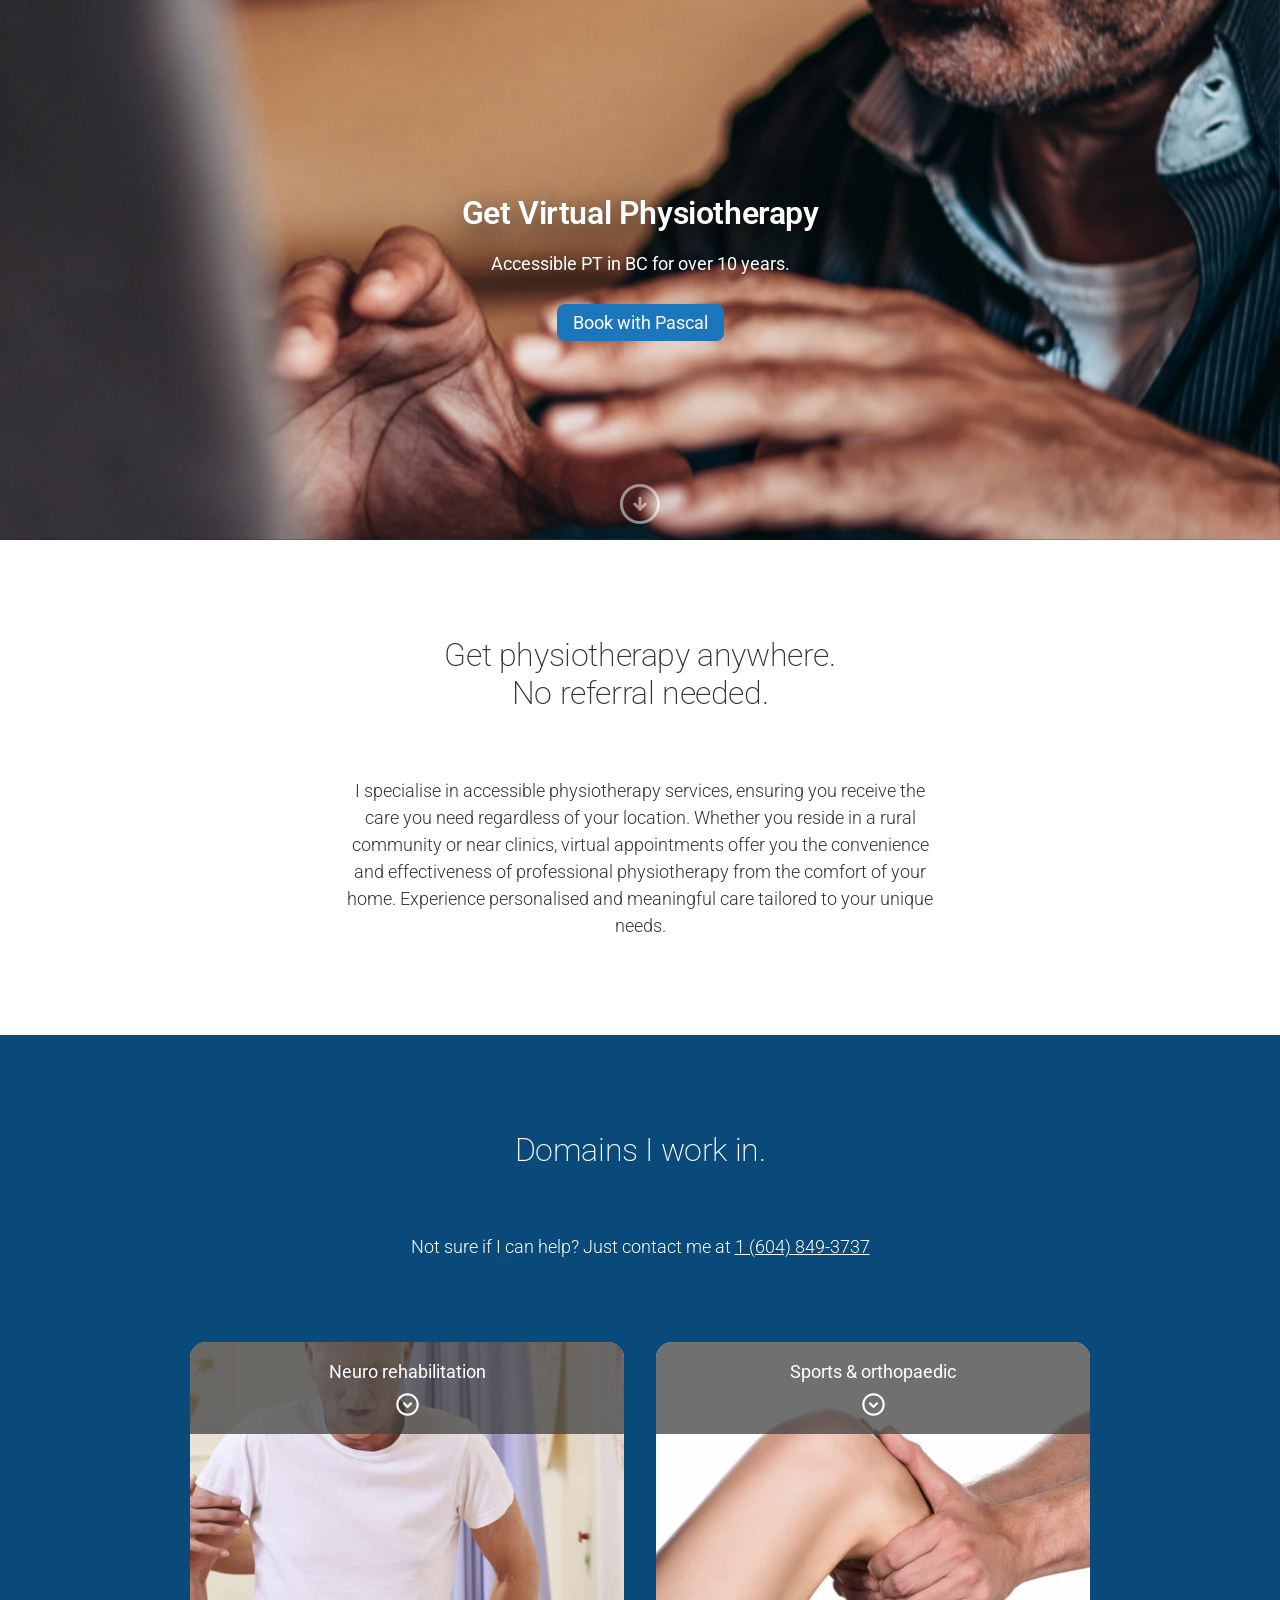
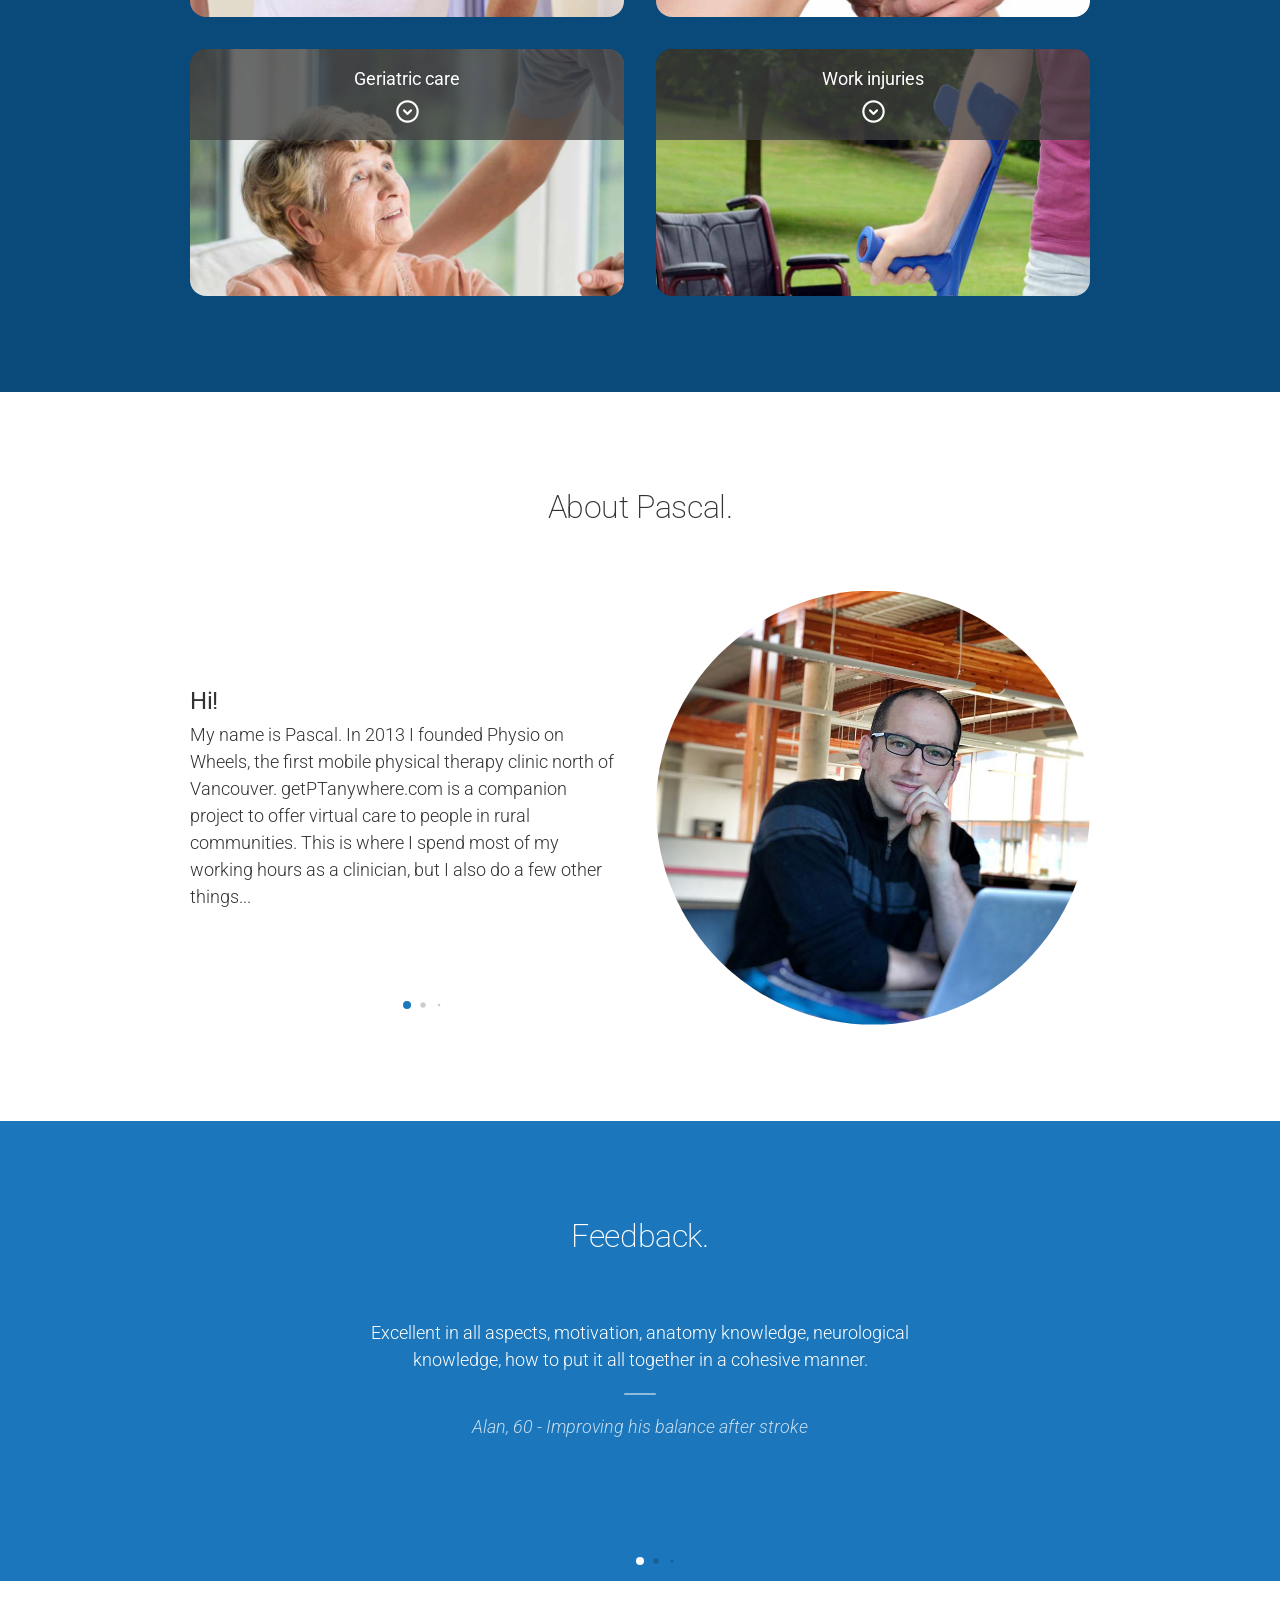
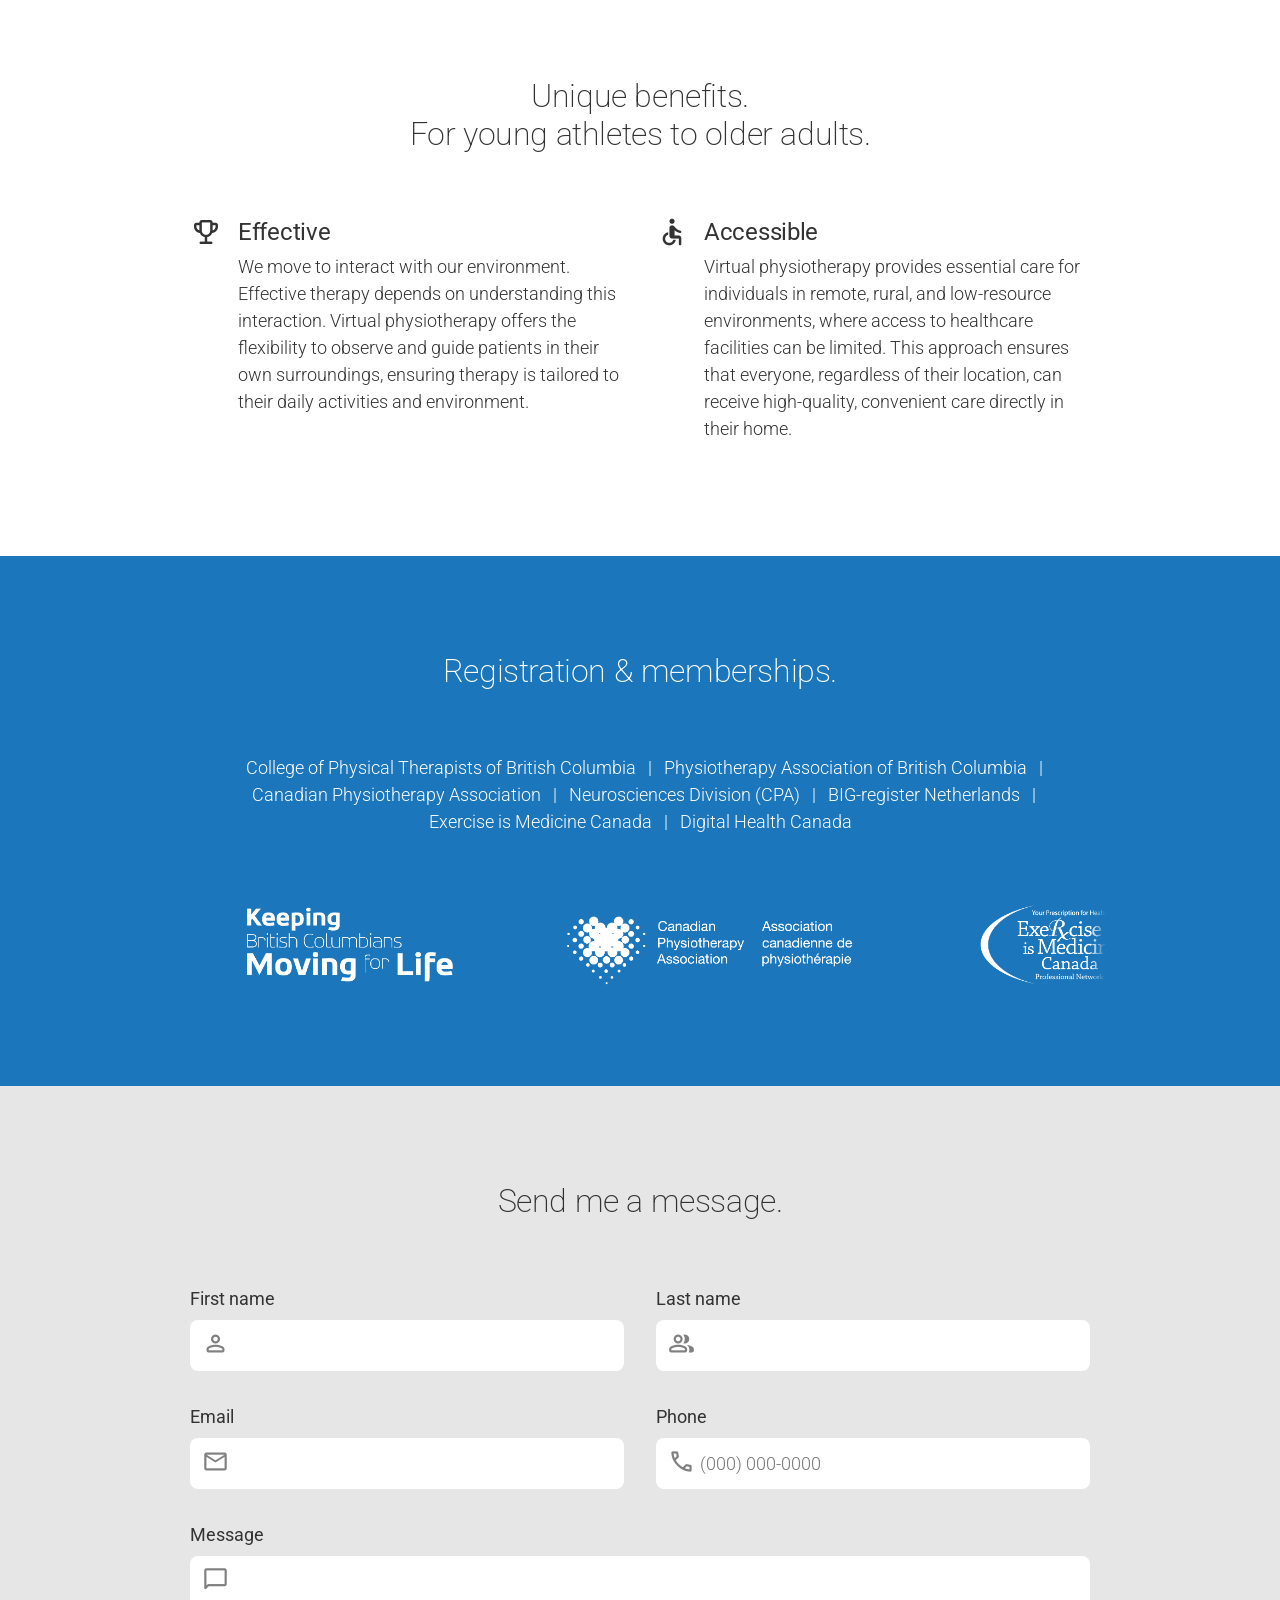
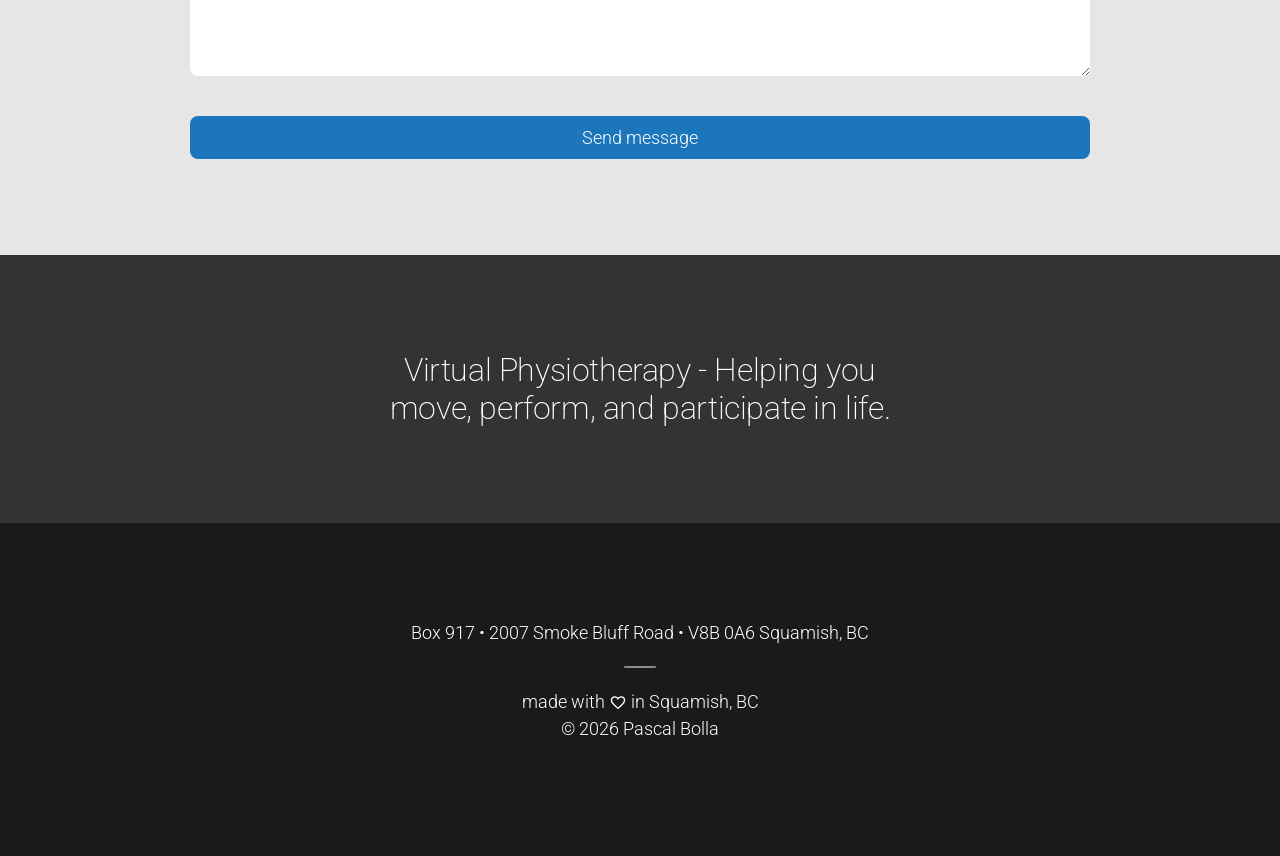
==== commit 4d8d517c: "Added Google Tag Manager" ====
--- a/index.html
+++ b/index.html
@@ -1,6 +1,23 @@
 <!DOCTYPE html>
 <html lang="en">
     <head>
+        <!-- Google Tag Manager -->
+        <script>
+            ;(function (w, d, s, l, i) {
+                w[l] = w[l] || []
+                w[l].push({
+                    'gtm.start': new Date().getTime(),
+                    event: 'gtm.js',
+                })
+                var f = d.getElementsByTagName(s)[0],
+                    j = d.createElement(s),
+                    dl = l != 'dataLayer' ? '&l=' + l : ''
+                j.async = true
+                j.src = 'https://www.googletagmanager.com/gtm.js?id=' + i + dl
+                f.parentNode.insertBefore(j, f)
+            })(window, document, 'script', 'dataLayer', 'GTM-N9G4GQFQ')
+        </script>
+        <!-- End Google Tag Manager -->
         <meta charset="UTF-8" />
         <meta
             name="viewport"
@@ -57,20 +74,17 @@
             rel="manifest"
             href="manifest.json" />
     </head>
-    <!-- Google tag (gtag.js) -->
-    <script
-        async
-        src="https://www.googletagmanager.com/gtag/js?id=G-CQX1EQCJ16"></script>
-    <script>
-        window.dataLayer = window.dataLayer || []
-        function gtag() {
-            dataLayer.push(arguments)
-        }
-        gtag('js', new Date())
-
-        gtag('config', 'G-CQX1EQCJ16')
-    </script>
+
     <body>
+        <!-- Google Tag Manager (noscript) -->
+        <noscript
+            ><iframe
+                src="https://www.googletagmanager.com/ns.html?id=GTM-N9G4GQFQ"
+                height="0"
+                width="0"
+                style="display: none; visibility: hidden"></iframe
+        ></noscript>
+        <!-- End Google Tag Manager (noscript) -->
         <!-- Nav -->
         <nav class="content-grid content-grid--nav">
             <section class="full-width nav">
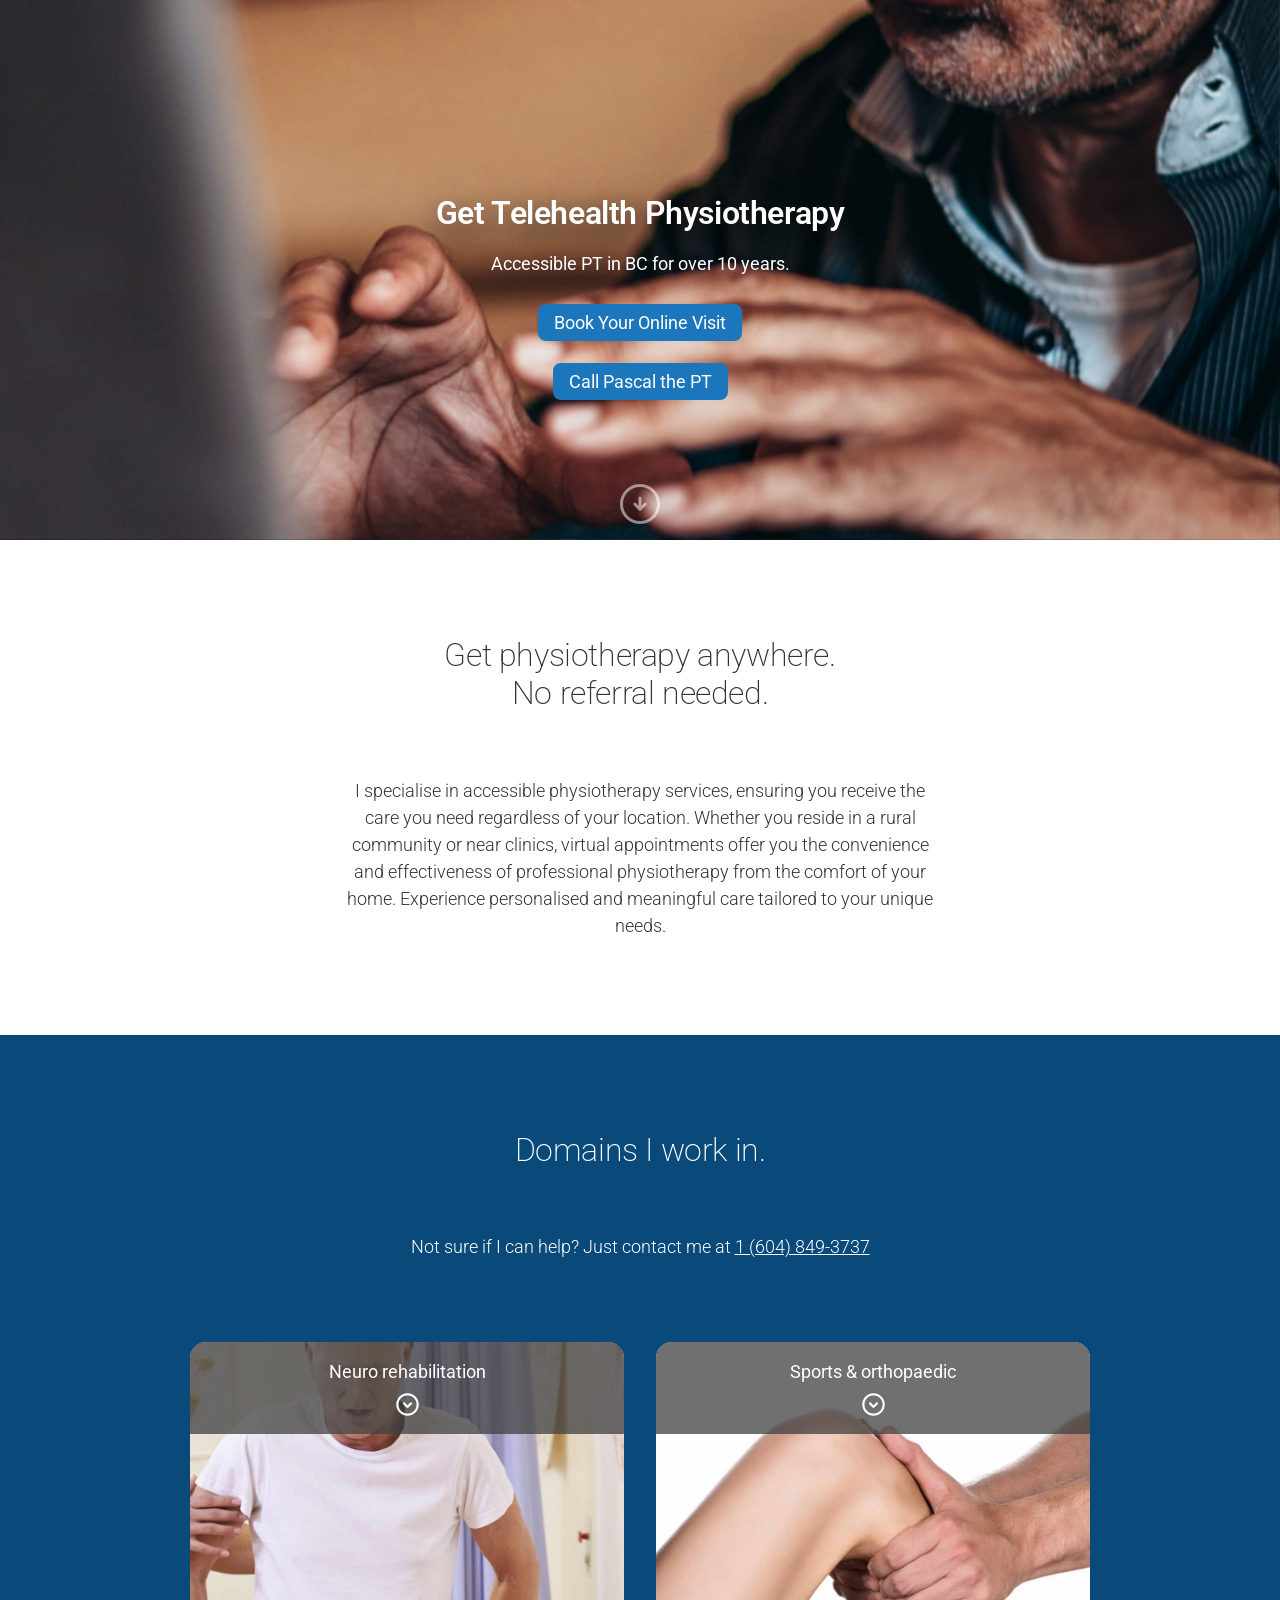
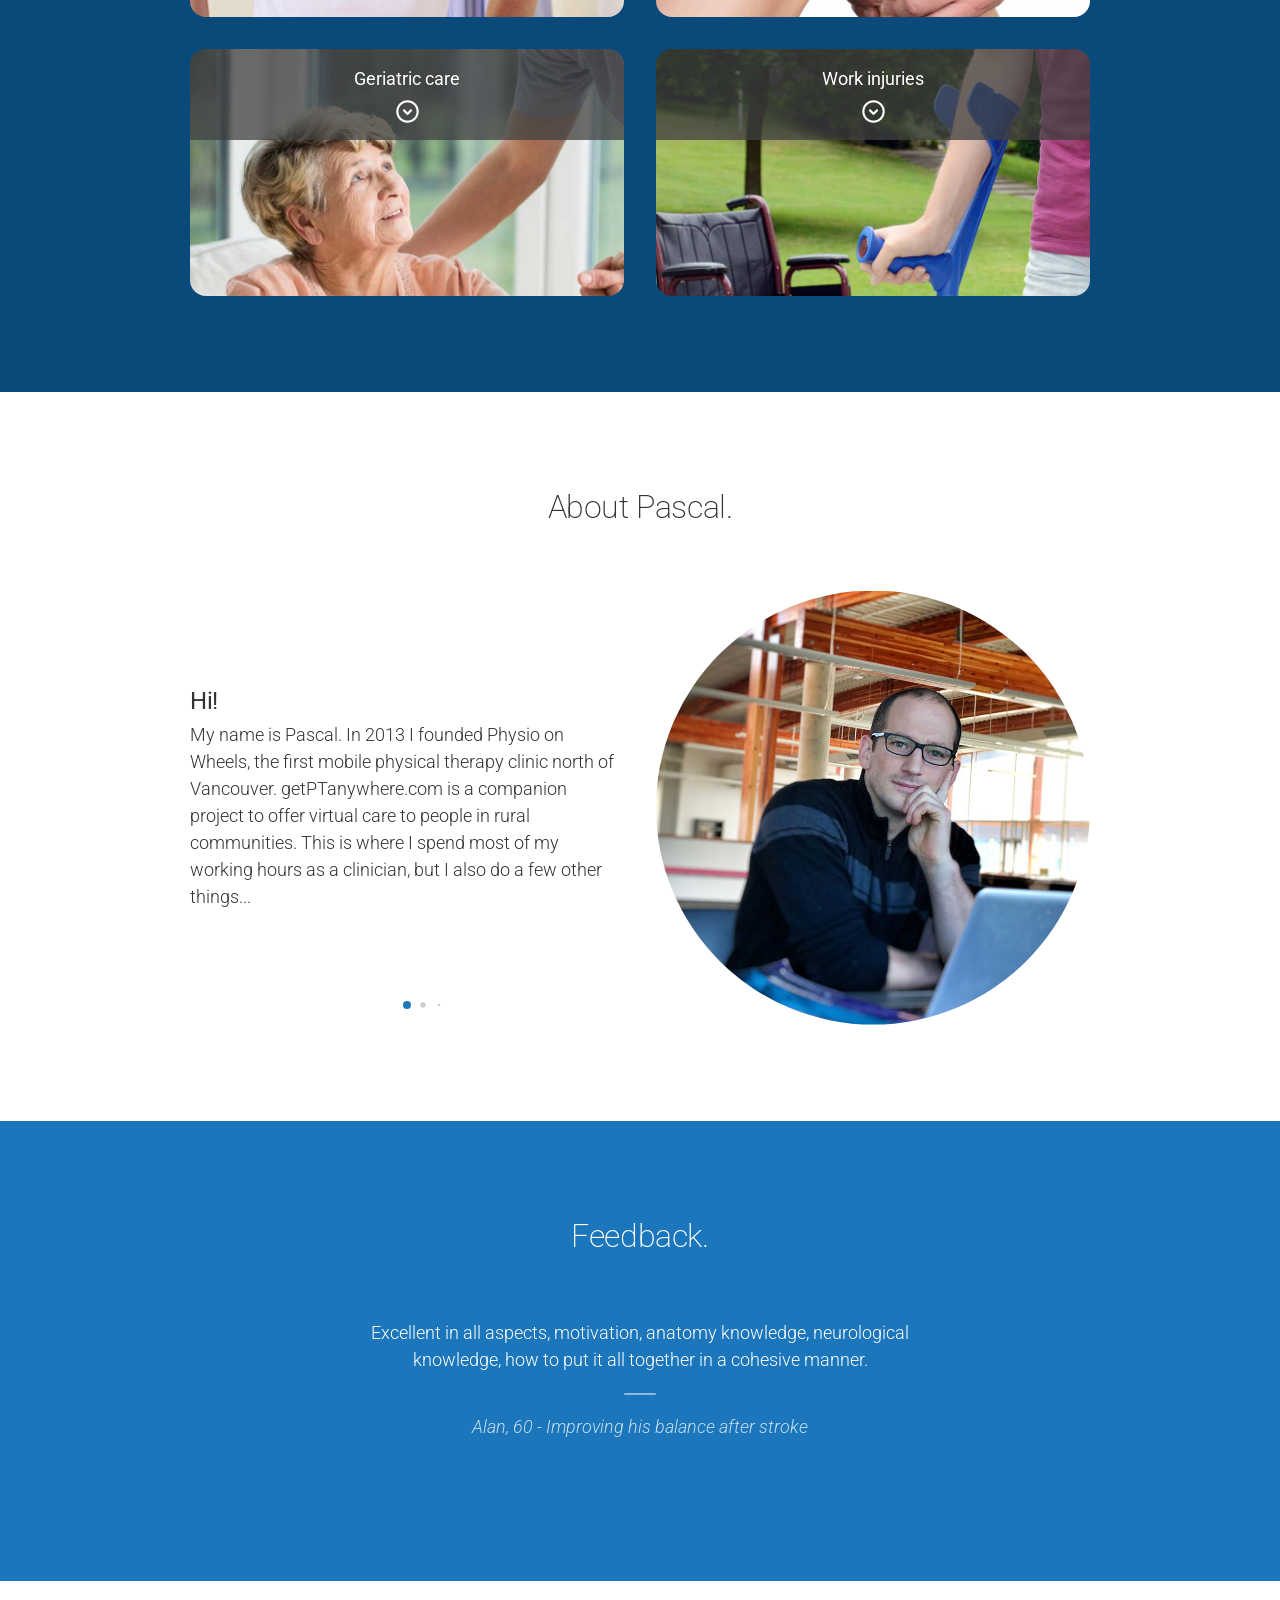
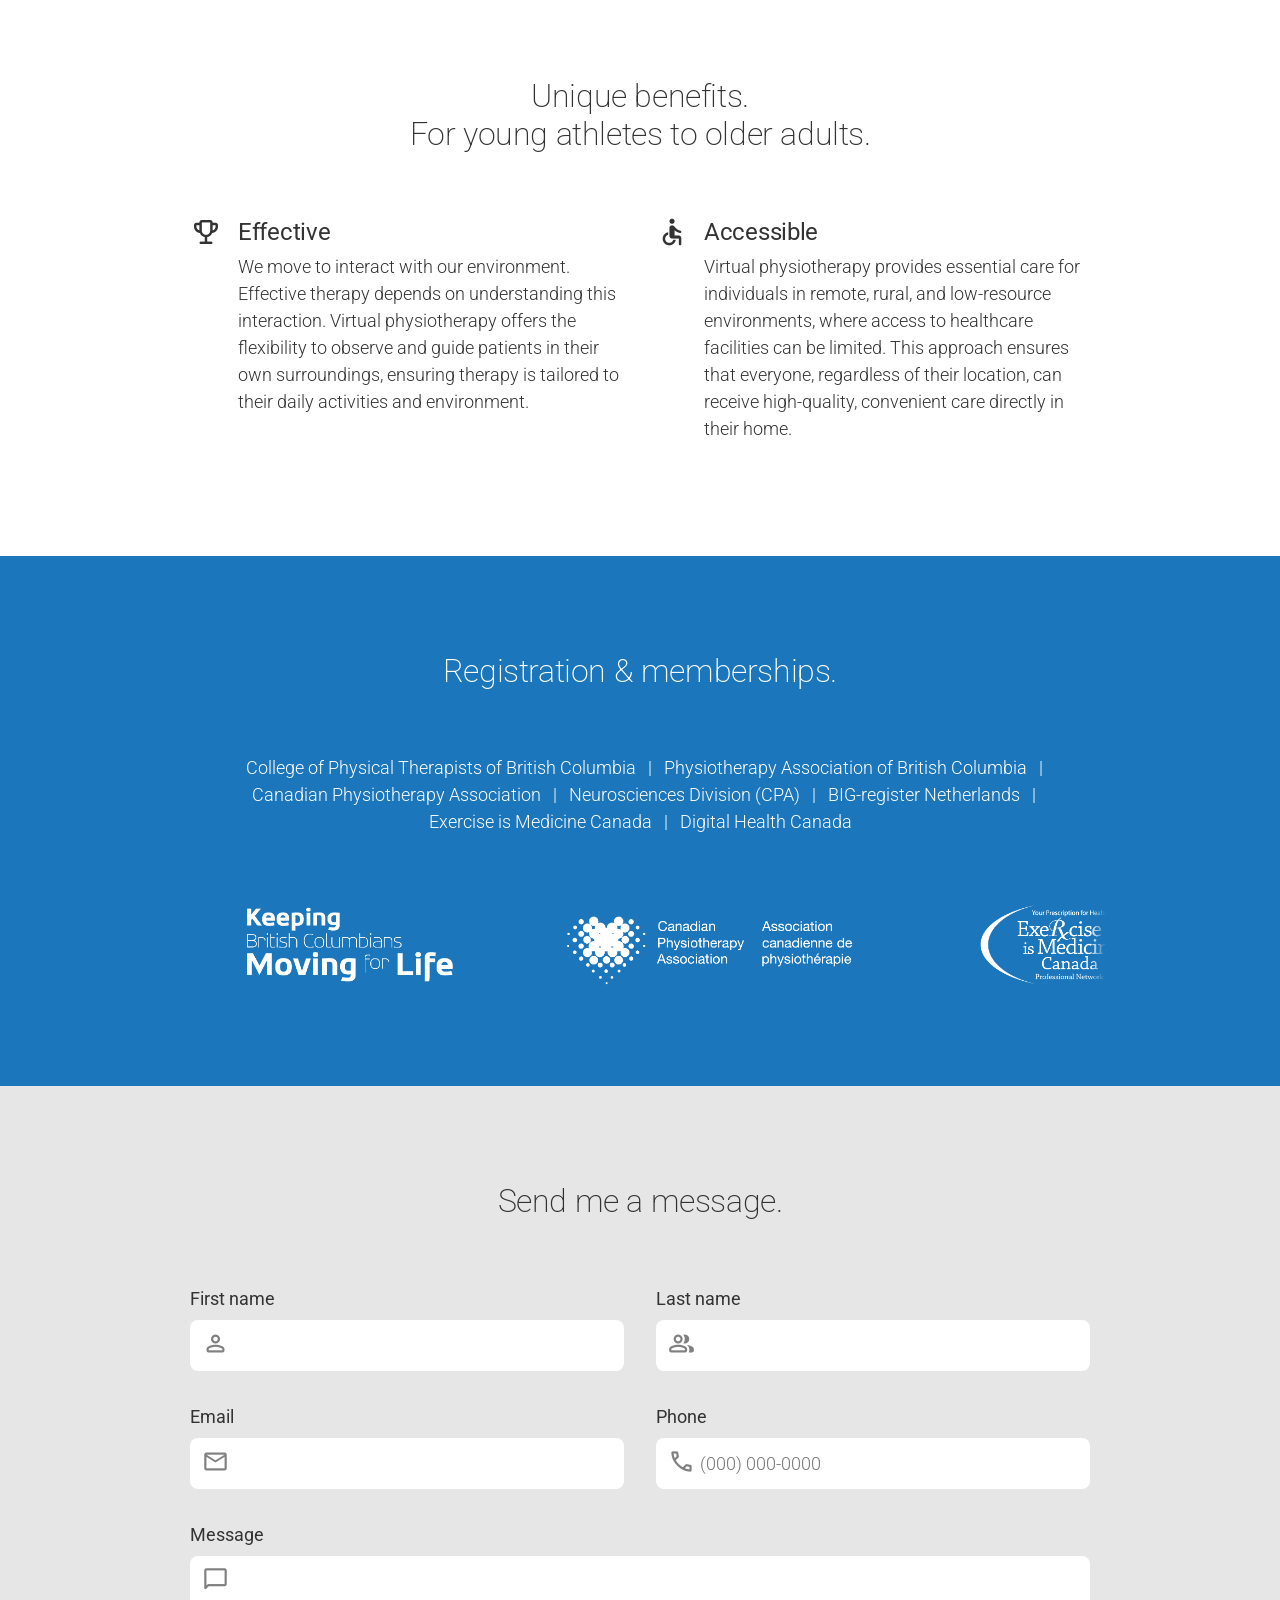
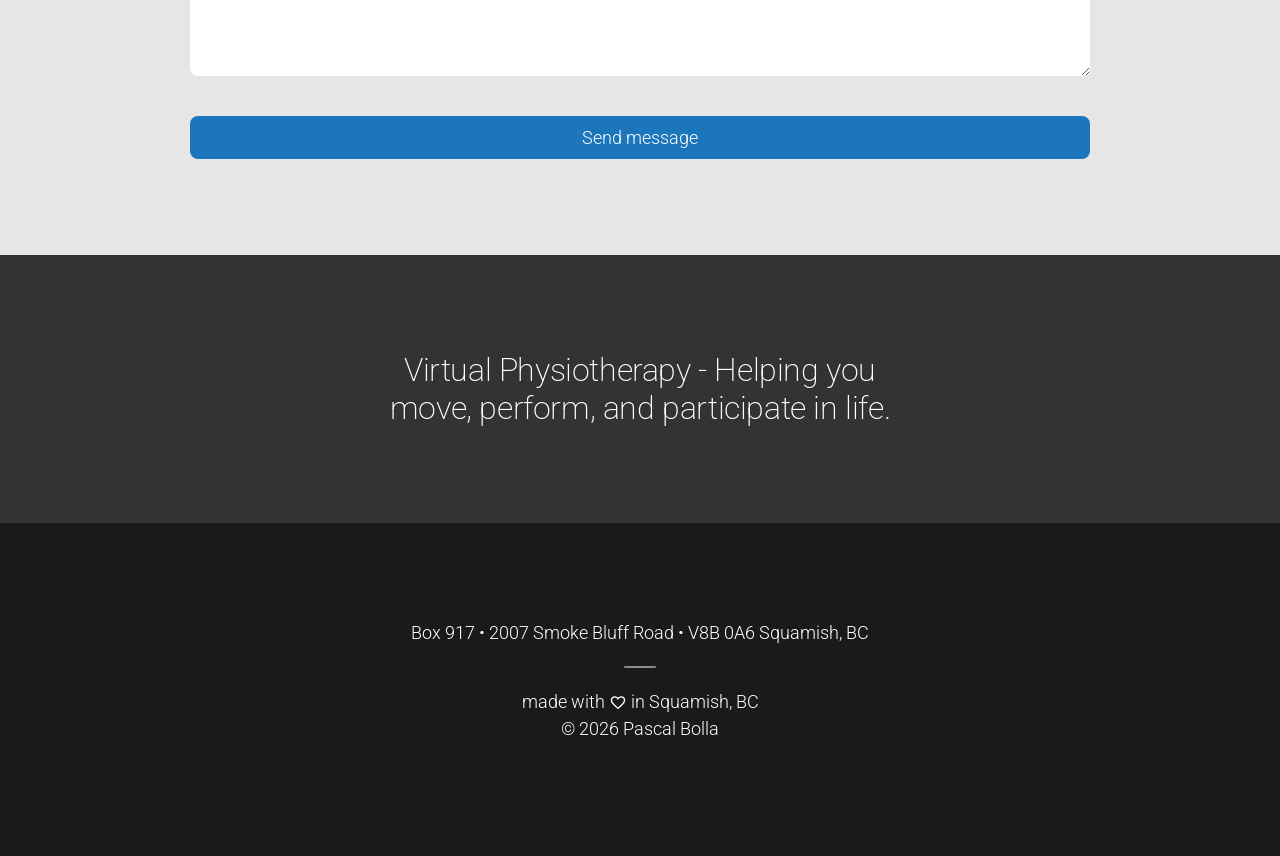
==== commit 1da9653e: "updated header copy" ====
--- a/index.html
+++ b/index.html
@@ -122,7 +122,7 @@
                 <div class="section__grid section__grid--hero center-inline">
                     <div class="heading">
                         <h1 class="strong text-shadow">
-                            Get Virtual Physiotherapy
+                            Get Telehealth Physiotherapy
                         </h1>
                     </div>
                     <!-- <div class="rotating-text">
@@ -148,13 +148,20 @@
                                 data-cal-link="pascalbolla"
                                 data-cal-namespace=""
                                 data-cal-config='{"layout":"month_view"}'
-                                >Book with Pascal</a
+                                >Book Your Online Visit</a
                             >
                             <a
                                 href="https://cal.com/pascalbolla"
                                 target="_blank"
                                 class="button mobile"
-                                >Book with Pascal</a
+                                >Book Your Online Visit</a
+                            >
+                        </div>
+                        <div class="margin-segment-start-medium medium">
+                            <a
+                                href="tel:16048493737"
+                                class="button"
+                                >Call Pascal the PT</a
                             >
                         </div>
                     </div>
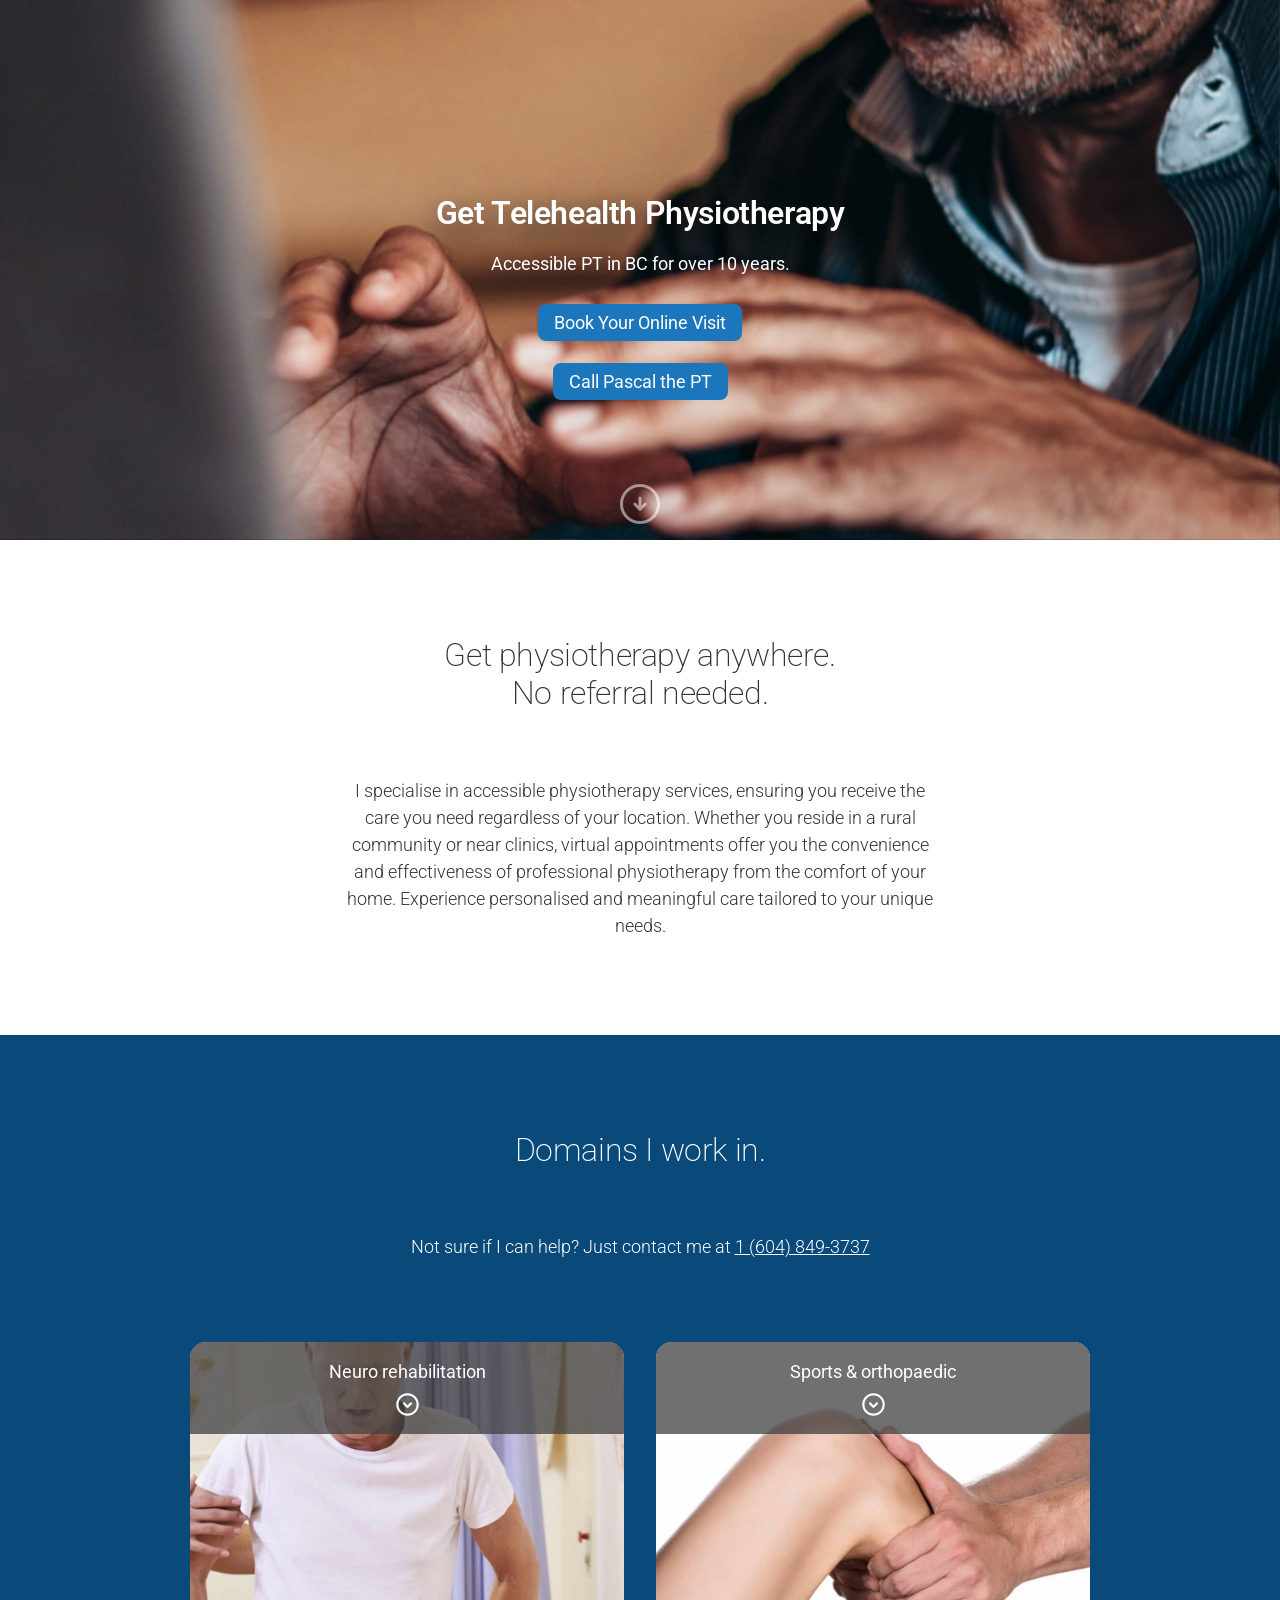
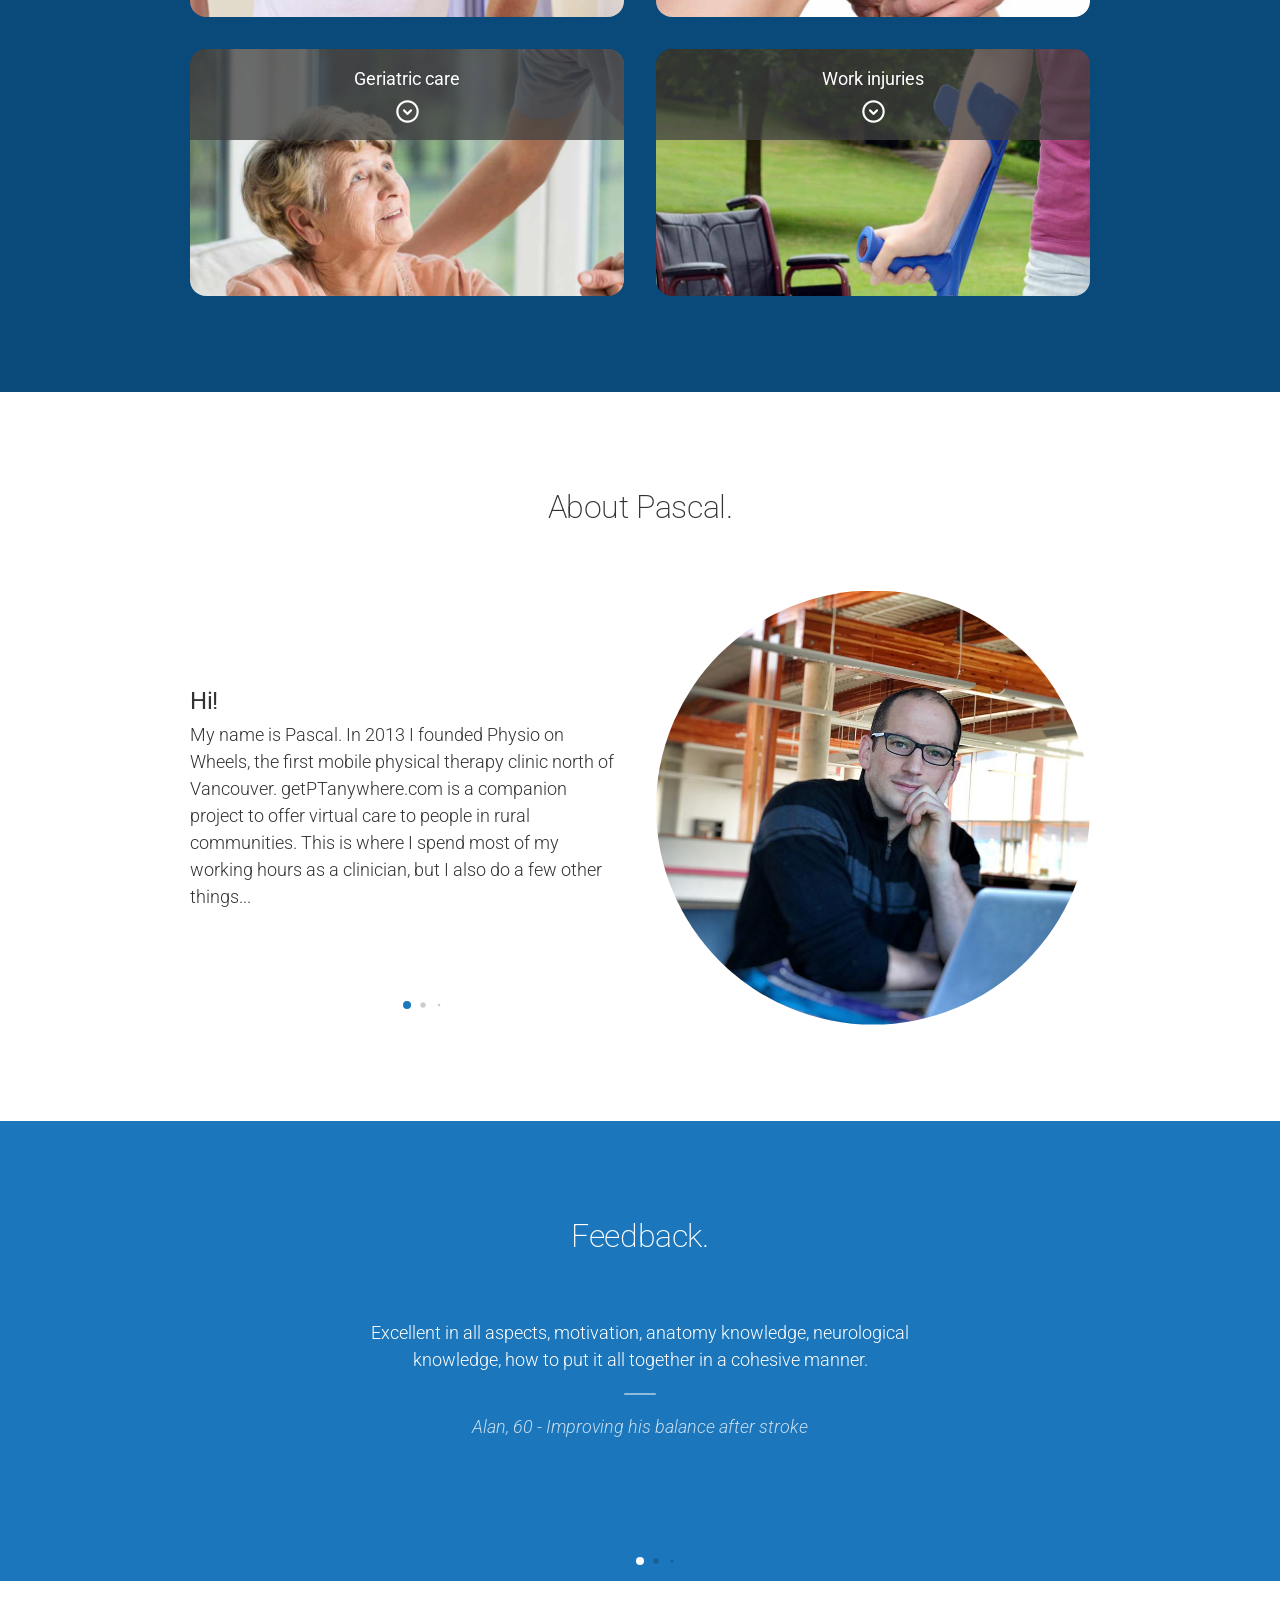
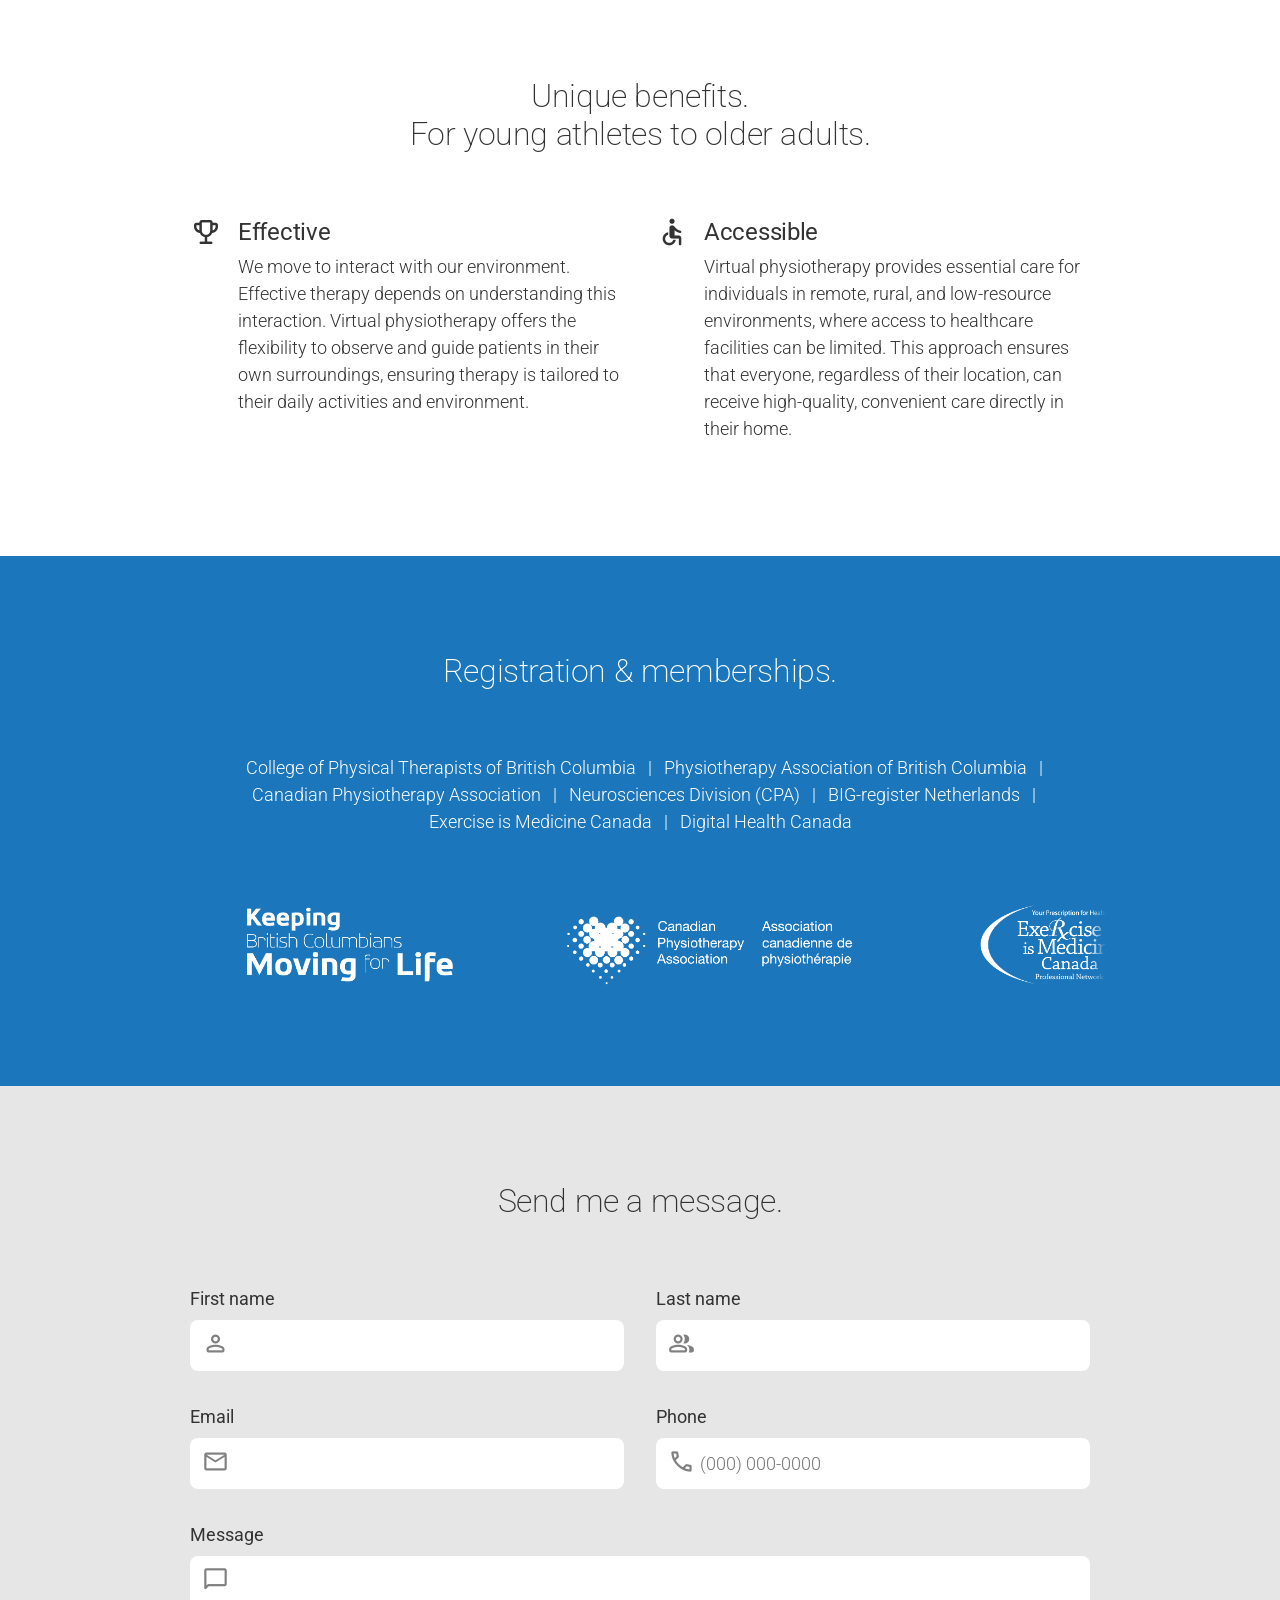
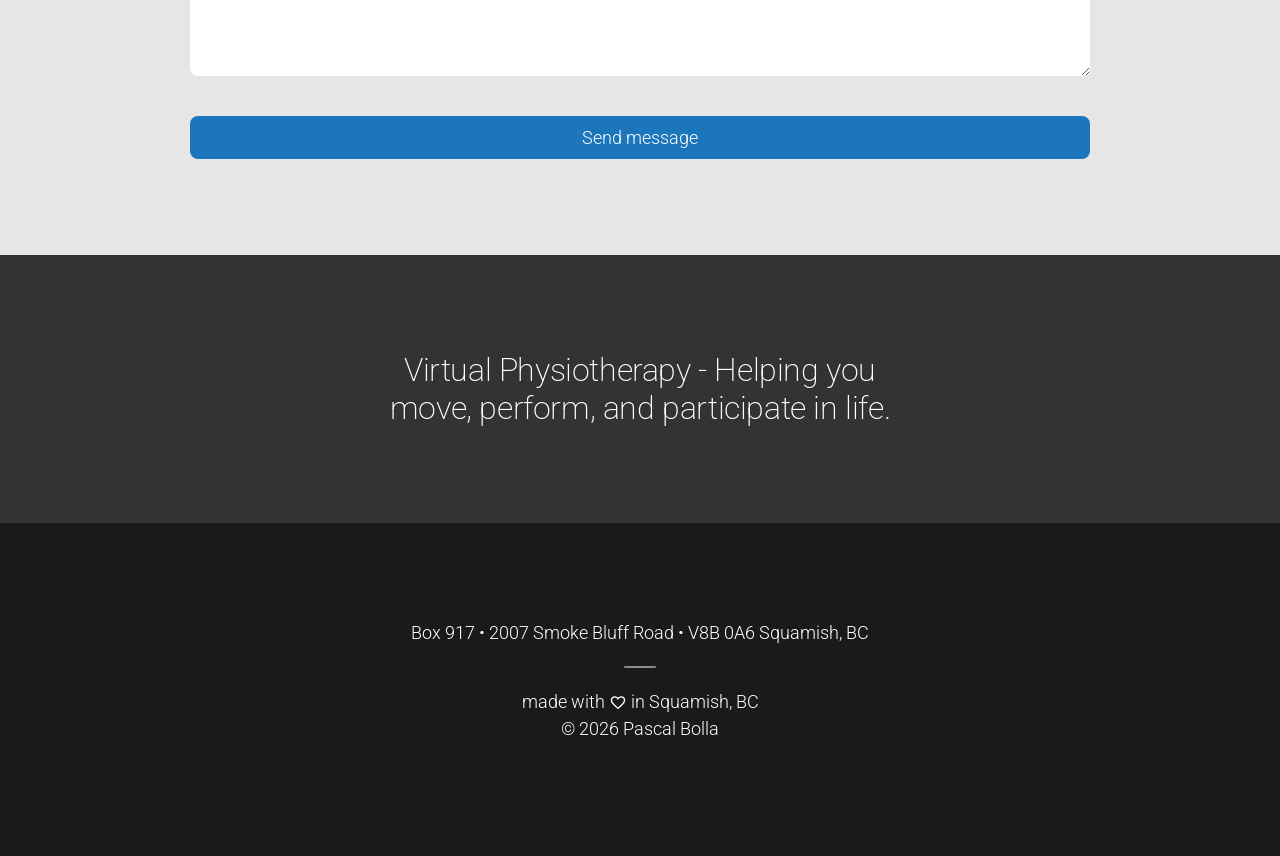
==== commit 9006a94b: "updated meta data" ====
--- a/index.html
+++ b/index.html
@@ -39,13 +39,13 @@
             type="text/css"
             href="styles/main.css" />
         <!-- Title, description, and keywords -->
-        <title>Get PT Anywhere - Virtual Physical Therapy</title>
+        <title>Get PT Anywhere - Telehealth / Online Physical Therapy</title>
         <meta
             name="description"
             content="Get expert physiotherapy anywhere." />
         <meta
             name="keywords"
-            content="physiotherapy, virtual physiotherapy, telehealth physiotherapy, remote physiotherapy, rural physiotherapy, rehabilitation services, physiotherapist, physical therapy" />
+            content="physiotherapy, virtual physiotherapy, telehealth physiotherapy, remote physiotherapy, rural physiotherapy, rehabilitation services, registered physiotherapist, physical therapy" />
         <meta
             name="author"
             content="Pascal Bolla" />
